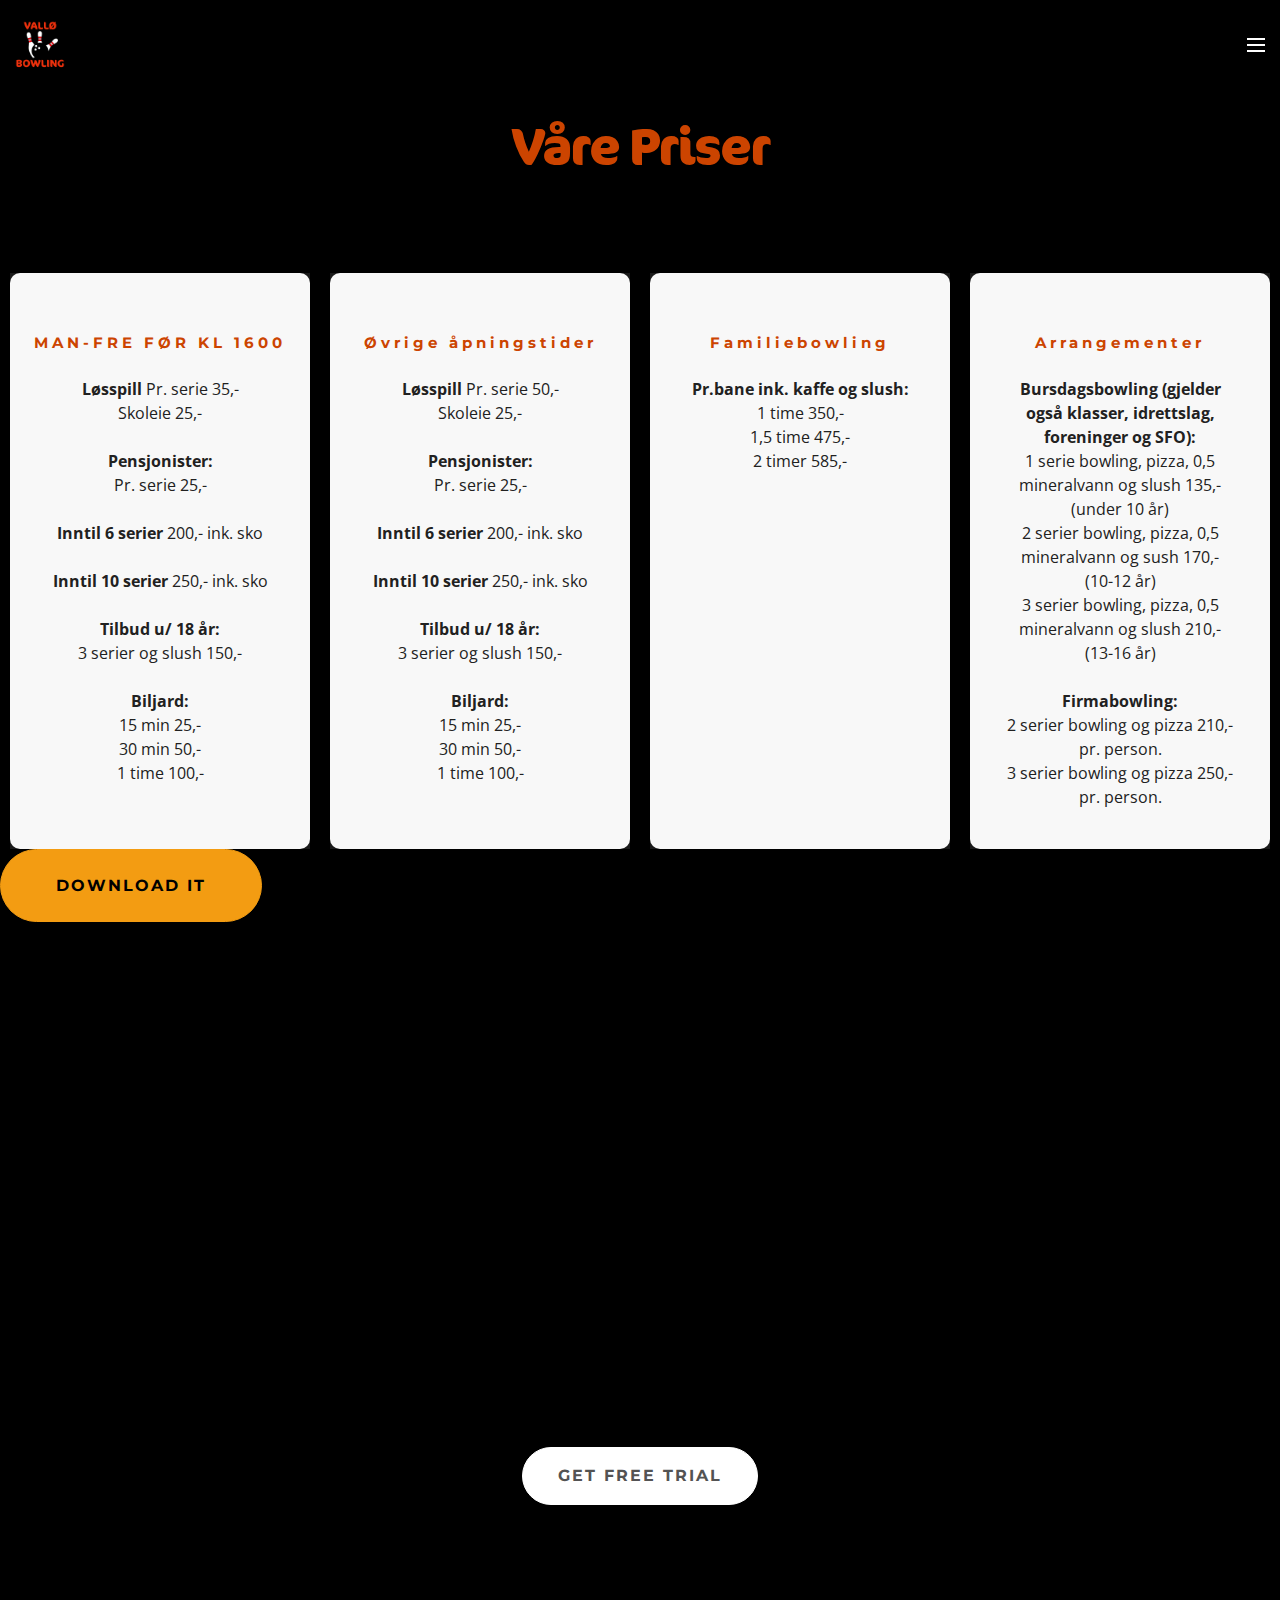
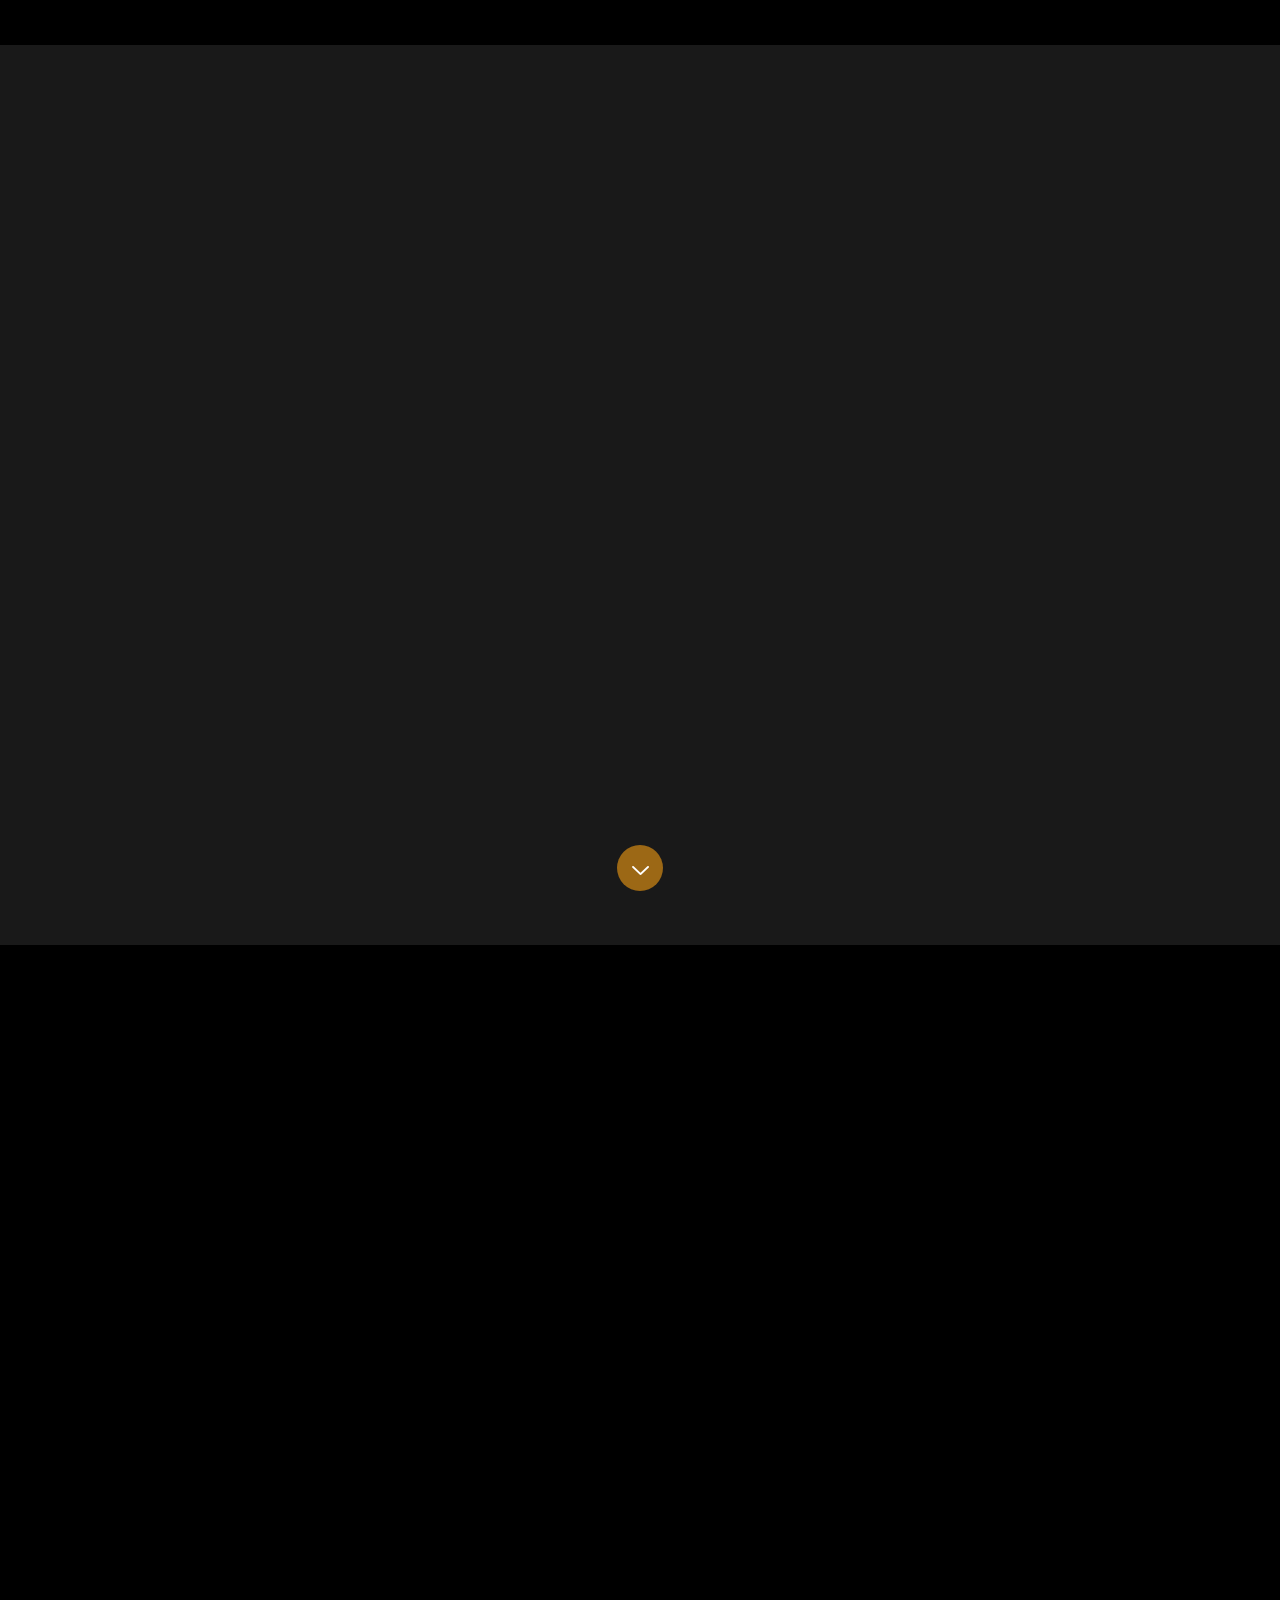
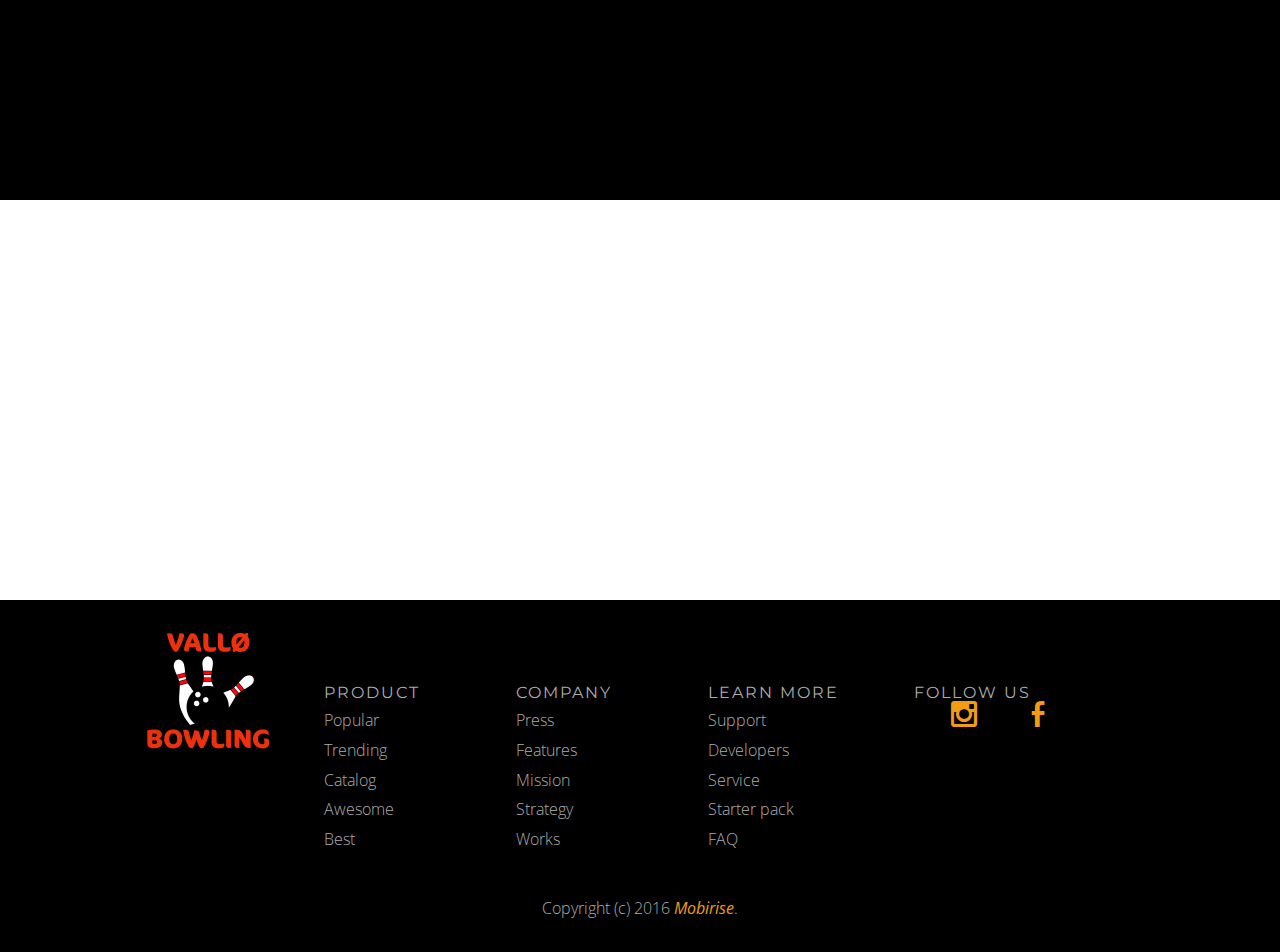
==== page1.html @ acf9dcbf "create github pages" ====
<!DOCTYPE html>
<html >
<head>
  <!-- Site made with Mobirise Website Builder v4.8.6, https://mobirise.com -->
  <meta charset="UTF-8">
  <meta http-equiv="X-UA-Compatible" content="IE=edge">
  <meta name="generator" content="Mobirise v4.8.6, mobirise.com">
  <meta name="viewport" content="width=device-width, initial-scale=1, minimum-scale=1">
  <link rel="shortcut icon" href="assets/images/favicon-128x114.png" type="image/x-icon">
  <meta name="description" content="">
  <title>Page 1</title>
  <link rel="stylesheet" href="assets/web/assets/mobirise-icons/mobirise-icons.css">
  <link rel="stylesheet" href="https://fonts.googleapis.com/css?family=Montserrat:400,700">
  <link rel="stylesheet" href="https://fonts.googleapis.com/css?family=Open+Sans:400,400i,700,700i">
  <link rel="stylesheet" href="assets/bootstrap-material-design-font/css/material.css">
  <link rel="stylesheet" href="https://fonts.googleapis.com/css?family=Arvo:400,400i,700,700i">
  <link rel="stylesheet" href="assets/et-line-font-plugin/style.css">
  <link rel="stylesheet" href="assets/tether/tether.min.css">
  <link rel="stylesheet" href="assets/bootstrap/css/bootstrap.min.css">
  <link rel="stylesheet" href="assets/soundcloud-plugin/style.css">
  <link rel="stylesheet" href="assets/colorm-icons/style.css">
  <link rel="stylesheet" href="assets/animate.css/animate.min.css">
  <link rel="stylesheet" href="assets/dropdown/css/style.css">
  <link rel="stylesheet" href="assets/socicon/css/socicon.min.css">
  <link rel="stylesheet" href="assets/theme/css/style.css">
  <link href="assets/fonts/style.css" rel="stylesheet">
  <link rel="stylesheet" href="assets/mobirise/css/mbr-additional.css" type="text/css">
  
  
  
</head>
<body>
  <section class="menu1" id="menu-0" data-rv-view="24">

    <nav class="navbar navbar-dropdown transparent navbar-fixed-top bg-color">
        <div class="container-fluid">

            <div class="mbr-table">
                <div class="mbr-table-cell">

                    <div class="navbar-brand">
                        <a href="index.html" class="navbar-logo"><img src="assets/images/vallo-logo3-square-128x128.png" alt="Mobirise"></a>
                        
                    </div>

                </div>
                <div class="mbr-table-cell">

                    <button class="navbar-toggler pull-xs-right" type="button" data-toggle="collapse" data-target="#exCollapsingNavbar">
                        <span class="hamburger-icon"></span>
                    </button>

                    <ul class="nav-dropdown collapse pull-xs-right nav navbar-nav navbar-toggleable-xl" id="exCollapsingNavbar"><li class="nav-item"><a class="nav-link link" href="index.html">FORSIDE</a></li><li class="nav-item"><a class="nav-link link" href="https://mobirise.com/">OM OSS</a></li><li class="nav-item dropdown open"><a class="nav-link link dropdown-toggle" data-toggle="dropdown-submenu" href="https://mobirise.com/" aria-expanded="true">PRISER/TILBUD</a><div class="dropdown-menu"><a class="dropdown-item" href="page1.html">Alle Priser</a><a class="dropdown-item" href="https://mobirise.com/">Burdagsbowling</a><a class="dropdown-item" href="https://mobirise.com/">Familieboling</a><a class="dropdown-item" href="https://mobirise.com/">Firmabowling</a><a class="dropdown-item" href="https://mobirise.com/">Pensjonistbowling</a><a class="dropdown-item" href="https://mobirise.com/">Biljard</a></div></li><li class="nav-item"><a class="nav-link link" href="https://mobirise.com/">JARLSBERG BOWLINGKLUBB</a></li><li class="nav-item"><a class="nav-link link" href="https://mobirise.com/"><span class="socicon socicon-instagram mbr-iconfont mbr-iconfont-btn"></span>INSTAGRAM</a></li><li class="nav-item"><a class="nav-link link" href="https://mobirise.com/"><span class="socicon socicon-facebook mbr-iconfont mbr-iconfont-btn"></span>FACEBOOK</a></li><li class="nav-item nav-btn"><a class="nav-link btn btn-white btn-white-outline" href="tel:91346911"><span class="mbri-mobile mbr-iconfont mbr-iconfont-btn"></span>913 46 911</a></li></ul>
                    <button hidden="" class="navbar-toggler navbar-close" type="button" data-toggle="collapse" data-target="#exCollapsingNavbar">
                        <span class="close-icon"></span>
                    </button>

                </div>
            </div>

        </div>
    </nav>

</section>

<div id="pricing-table1-b" custom-code="true" data-rv-view="26" class="mbr-after-navbar"><section class="mbr-section mbr-price-table" data-rv-view="56" style="background-color: rgb(0, 0, 0); padding-top: 120px; padding-bottom: 120px;">

    

      <div class="container">
          <div class="row">
              <div class="col-xs-12 text-xs-center">
                  <h1 class="mbr-section-title main-title mbr-editable-content" style="color: rgb(204, 68, 0); font-family: cocon-bold-webfont;">Våre Priser</h1>
                  <h5 class="mbr-section-subtitle mbr-editable-content"> &nbsp;</h5>
              </div>
          </div>
      </div>

    <div class="mbr-section mbr-section-nopadding">
      <div class="row">
            <div class="col-xs-12  col-md-6 col-xl-3">
                <div class="mbr-plan card text-xs-center">
                    <div class="mbr-plan-header card-block">
                      
                      <div class="card-title">
                        <h3 class="mbr-plan-title mbr-editable-content" style="color: rgb(204, 68, 0);">MAN-FRE FØR KL 1600</h3>
                      </div>
                      <div class="card-text">
                          
                      </div>
                    </div>
                    <div class="mbr-plan-body card-block">
                      <strong>Løsspill</strong> Pr. serie 35,-
<br>Skoleie 25,-
<br>
<br><strong>Pensjonister:</strong>
<br>Pr. serie 25,-
<br>
<br><strong>Inntil 6 serier</strong> 200,- ink. sko
<br>
<br><strong>Inntil 10 serier </strong>250,- ink. sko
<br>
<br><strong>Tilbud u/ 18 år:</strong>
<br>3 serier og slush 150,-
<br>
<br><strong>Biljard:</strong>
<br>15 min 25,-
<br>30 min 50,-
<br>1 time 100,-<br>&nbsp;
                      
                    </div>
                </div>
            </div>
            <div class="col-xs-12  col-md-6 col-xl-3">
                <div class="mbr-plan card text-xs-center">
                    <div class="mbr-plan-header card-block">
                      
                      <div class="card-title">
                        <h3 class="mbr-plan-title mbr-editable-content" style="color: rgb(204, 68, 0);">Øvrige åpningstider</h3>
                      </div>
                      <div class="card-text">
                          
                      </div>
                    </div>
                    <div class="mbr-plan-body card-block">
                      <strong>Løsspill</strong> Pr. serie 50,- 
<br>Skoleie 25,- 
<br>
<br><strong>Pensjonister:</strong> 
<br>Pr. serie 25,- 
<br>
<br><strong>Inntil 6 serier</strong> 200,- ink. sko 
<br>
<br><strong>Inntil 10 serier</strong> 250,- ink. sko 
<br>
<br><strong>Tilbud u/ 18 år: 
</strong><br>3 serier og slush 150,- 
<br>
<br><strong>Biljard:</strong> 
<br>15 min 25,- 
<br>30 min 50,- 
<br>1 time 100,-<br>&nbsp;
                      
                    </div>
                </div>
            </div>
            <div class="col-xs-12  col-md-6 col-xl-3">
                <div class="mbr-plan card text-xs-center">
                    <div class="mbr-plan-header card-block">
                      
                      <div class="card-title">
                        <h3 class="mbr-plan-title mbr-editable-content" style="color: rgb(204, 68, 0);">Familiebowling</h3>
                      </div>
                      <div class="card-text">
                          
                      </div>
                    </div>
                    <div class="mbr-plan-body card-block">
                      <strong>Pr.bane ink. kaffe og slush:</strong> 
<br>1 time 350,- 
<br>1,5 time 475,- 
<br>2 timer 585,-<br>&nbsp;<br>&nbsp;<br>&nbsp;<br>&nbsp;<br>&nbsp;<br>&nbsp;<br>&nbsp;<br>&nbsp;<br>&nbsp;<br>&nbsp;<br>&nbsp;<br>&nbsp;<br>&nbsp;<br>&nbsp;
                      
                    </div>
                </div>
            </div>
            <div class="col-xs-12  col-md-6 col-xl-3">
                <div class="mbr-plan card text-xs-center">
                    <div class="mbr-plan-header card-block">
                      
                      <div class="card-title">
                        <h3 class="mbr-plan-title mbr-editable-content" style="color: rgb(204, 68, 0);">Arrangementer</h3>
                      </div>
                      <div class="card-text">
                          
                      </div>
                    </div>
                    <div class="mbr-plan-body card-block">
                      <strong>Bursdagsbowling (gjelder også klasser, idrettslag, foreninger og SFO):</strong> 
<br>1 serie bowling, pizza, 0,5 mineralvann og slush 135,- 
<br>(under 10 år) 
<br>2 serier bowling, pizza, 0,5 mineralvann og sush 170,- 
<br>(10-12 år) 
<br>3 serier bowling, pizza, 0,5 mineralvann og slush 210,- 
<br>(13-16 år)
<br>
<br><strong>Firmabowling:</strong> 
<br>2 serier bowling og pizza 210,- pr. person. 
<br>3 serier bowling og pizza 250,- pr. person.
                      
                    </div>
                </div>
            </div>
                    </div>
                </div>
           <div class="mbr-section-btn" style="text-align: left;"><a class="btn btn-primary btn-lg mbr-editable-button" href="https://mobirise.com">download it</a></div>

</section></div>

<section class="mbr-section mbr-section-hero features4" id="features4-f" data-rv-view="27" style="background-color: rgb(0, 0, 0); padding-top: 0px; padding-bottom: 0px;">

    

    <div class="mbr-table-cell">

        <div class="container-fluid">
            <div class="row">
                <div class="col-xs-12 col-lg-8 col-lg-offset-2 text-xs-center">

                    

                </div>
            </div>

            <div class="mbr-cards-row row">
                <div class="mbr-cards-col col-xs-12 col-lg-4">
                    <div class="container">
                        <div class="card cart-block">
                            
                            
                            <div class="card-block text-xs-center">
                                
                                
                            </div>
                        </div>
                    </div>
                </div>
                <div class="mbr-cards-col col-xs-12 col-lg-4">
                    <div class="container">
                        <div class="card cart-block">
                            
                            
                            <div class="card-block text-xs-center">
                                
                                
                            </div>
                        </div>
                  </div>
                </div>
                <div class="mbr-cards-col col-xs-12 col-lg-4">
                    <div class="container">
                        <div class="card cart-block">
                            
                            
                            <div class="card-block text-xs-center">
                                
                                
                            </div>
                        </div>
                    </div>
                </div>
                
                
                
            </div>

            <div class="mbr-section-btn text-xs-center"><a href="https://mobirise.com" class="btn btn-lg btn-primary">learn more</a></div>

        </div>
    </div>

</section>

<section class="mbr-section animated-bg1 tab-content" id="animated-bg1-g" data-rv-view="30" style="background-color: rgb(0, 0, 0); padding-top: 150px; padding-bottom: 100px;">

    
    <div class="bgText">
        <div class="wrapper-absolute">
            <p class="bgTextP" style="color: rgb(185, 142, 177); font-size: 50px; font-family: Montserrat;"></p>   
        </div>     
    </div>
            <div class="container-fluid">
                <div class="row">
                    <div id="title">
                        <div class="span-title">
                            
                            
                        </div>
                        <div class="mbr-section-text lead text-center">
                            
                         </div>

                        <div class="mbr-section-btn text-center"><a class="btn btn-white" href="https://mobirise.com">GET FREE TRIAL</a></div>

                    </div>
                </div> 
            </div> 
</section>

<div id="header3-e" custom-code="true" data-rv-view="33"><section class="mbr-section mbr-section-hero mbr-section-full header3 mbr-section-with-arrow" data-bg-video="https://www.youtube.com/watch?v=HnPYeBJ9JCc" data-rv-view="91">

    <div class="mbr-overlay" style="opacity: 0.9; background-color: rgb(0, 0, 0);"></div>

    <div class="mbr-table-cell">

        <div class="container-fluid">
            <div class="row">
                <div class="col-xs-12 col-lg-10 col-lg-offset-1 text-xs-left">


                    

                    

                    <div class="mbr-section-btn" style="text-align: left;"><a class="btn btn-primary btn-lg mbr-editable-button" href="https://mobirise.com">download it</a></div>
                </div>
            </div>
        </div>
    </div>

    <div class="mbr-arrow mbr-arrow-floating" aria-hidden="true">
        <a href="#form1-c">
            <img alt="" src="assets/images/arrowdown.png">
        </a>
    </div>

</section></div>

<div id="form1-c" custom-code="true" data-rv-view="34"><section class="mbr-section form1" data-rv-view="79" style="background-color: rgb(0, 0, 0); padding-top: 120px; padding-bottom: 120px;">
    

    <div class="container-fluid">
        <div class="row">
            <div class="col-xs-12 col-lg-8 col-lg-offset-2 text-xs-center">

                <p class="mbr-section-subtitle lead mbr-editable-content">Shape your future web project with sharp design and refine coded functions.</p>

                <h1 class="mbr-section-title display-4 mbr-editable-content">CONTACT FORM</h1>
                <p class="mbr-section-text lead mbr-editable-content">Lorem ipsum dolor sit amet, consectetur adipisicing elit. Voluptatem nobis, ea amet non commodi voluptate. Aspernatur libero cumque in unde et culpa corrupti asperiores praesentium voluptatum iure dolores illo nihil saepe distinctio eaque explicabo quis ipsam sed consectetur, accusantium ex qui. Voluptas nam consectetur, dolorem sed quo qui iusto dolor!</p>
                
                <div class="col-xs-12" data-form-type="formoid">


                    <div data-form-alert="true">
                        <div hidden="" data-form-alert-success="true" class="alert alert-form alert-success text-xs-center">Thanks for filling out form!</div>
                    </div>


                    <form action="https://mobirise.com/" method="post" data-form-title="CONTACT FORM">

                        <input type="hidden" value="s3e5yiPhlfP13TBQokkuQunkJi/Xte/4a7IiPP7d/GKw6zhwLnA5kr6oLiymLfr9/+t8wmsUSaA9Fyy/uElrG8KMFhnrY68ZhsXccrd9JHAhE/IXONobGKBtw41kUytD" data-form-email="true">

                        <div class="row row-sm-offset">

                            <div class="col-xs-12 col-md-4">
                                <div class="form-group">
                                    <label class="form-control-label" for="form1-c-name">Name<span class="form-asterisk">*</span></label>
                                    <div class="form-icon"><img src="assets/images/icon-name.png"></div>
                                    <input type="text" class="form-control" name="name" required="" data-form-field="Name" placeholder="Name*" id="form1-c-name">
                                </div>
                            </div>

                            <div class="col-xs-12 col-md-4">
                                <div class="form-group">
                                    <label class="form-control-label" for="form1-c-email">Email<span class="form-asterisk">*</span></label>
                                    <div class="form-icon"><img src="assets/images/icon-email.png"></div>
                                    <input type="email" class="form-control" name="email" required="" data-form-field="Email" placeholder="Email*" id="form1-c-email">
                                </div>
                            </div>

                            <div class="col-xs-12 col-md-4">
                                <div class="form-group">
                                    <label class="form-control-label" for="form1-c-phone">Phone<span class="form-asterisk">*</span></label>
                                    <div class="form-icon"><img src="assets/images/icon-phone.png"></div>
                                    <input type="tel" class="form-control" name="phone" required="" data-form-field="Phone" placeholder="Phone" id="form1-c-phone">
                                </div>
                            </div>

                        </div>

                        <div class="form-group">
                            <label class="form-control-label" for="form1-c-message">Message</label>
                            <textarea class="form-control" name="message" rows="7" data-form-field="Message" placeholder="Message" id="form1-c-message"></textarea>
                        </div>

                        <div><button type="submit" class="btn btn-primary mbr-editable-button">CONTACT US</button></div>

                    </form>
                </div>

            </div>
        </div>
    </div>

</section></div>

<section class="mbr-section mbr-section-nopadding" id="map1-d" data-rv-view="35">
    <div class="mbr-map"><iframe frameborder="0" style="border:0" src="https://www.google.com/maps/embed/v1/place?key=AIzaSyA0Dx_boXQiwvdz8sJHoYeZNVTdoWONYkU&amp;q=place_id:ChIJyQbCKhS0RkYR_mjMyUk2--4" allowfullscreen=""></iframe></div>
</section>

<footer class="mbr-small-footer mbr-section mbr-section-nopadding footer1" id="footer1-a" data-rv-view="37" style="background-color: rgb(0, 0, 0); padding-top: 1.75rem; padding-bottom: 1.75rem;">
    
    <div class="container-fluid">
    	<div class="row">
    		<div class="col-xs-12 col-lg-10 col-lg-offset-1">
    			<div class="col-xs-12 col-lg-2 text-xs-center">
    				<div><a href="https://mobirise.com"><img src="assets/images/vallo-logo3-square-128x128.png" alt="Mobirise"></a></div>
    			</div>
    			<div class="footer-list col-xs-12 col-lg-7">
    				<div class="col-xs-12 col-md-4 text-xs-center text-md-left">
                        <p class="mbr-section-subtitle display-3">product</p>
                        <p class="mbr-section-text lead">Popular</p>
                        <p class="mbr-section-text lead">Trending</p>
                        <p class="mbr-section-text lead">Catalog</p>
                        <p class="mbr-section-text lead">Awesome</p>
                        <p class="mbr-section-text lead">Best</p>
                    </div>
                    <div class="col-xs-12 col-md-4 text-xs-center text-md-left">
                        <p class="mbr-section-subtitle display-3">company</p>
                        <p class="mbr-section-text lead">Press</p>
                        <p class="mbr-section-text lead">Features</p>
                        <p class="mbr-section-text lead">Mission</p>
                        <p class="mbr-section-text lead">Strategy</p>
                        <p class="mbr-section-text lead">Works</p>
                    </div>
                    <div class="col-xs-12 col-md-4 text-xs-center text-md-left">
                        <p class="mbr-section-subtitle display-3">Learn more</p>
                        <p class="mbr-section-text lead">Support</p>
                        <p class="mbr-section-text lead">Developers</p>
                        <p class="mbr-section-text lead">Service</p>
                        <p class="mbr-section-text lead">Starter pack</p>
                        <p class="mbr-section-text lead">FAQ</p>
                    </div>
    			</div>
    			<div class="col-xs-12 col-lg-3 text-xs-center text-lg-left">
    				<p class="mbr-section-subtitle display-3">follow us</p>
    				<div class="mbr-section-btn"><a class="btn btn-icon" href="https://mobirise.com"></a><a class="btn btn-icon" href="https://mobirise.com"></a><a class="btn btn-icon" href="https://mobirise.com"><span class="socicon socicon-instagram mbr-iconfont mbr-iconfont-btn"></span></a><a class="btn btn-icon" href="https://mobirise.com"></a><a class="btn btn-icon" href="https://mobirise.com"><span class="socicon socicon-facebook mbr-iconfont mbr-iconfont-btn"></span></a></div>
    			</div>
    		</div>
    	</div>
    </div>
    <div class="container margin-top-40">
        <p class="text-xs-center mbr-section-text lead">Copyright (c) 2016 <a href="https://mobirise.com">Mobirise</a>.</p>
    </div>
</footer>


  <script src="assets/web/assets/jquery/jquery.min.js"></script>
  <script src="assets/tether/tether.min.js"></script>
  <script src="assets/bootstrap/js/bootstrap.min.js"></script>
  <script src="assets/viewport-checker/jquery.viewportchecker.js"></script>
  <script src="assets/jquery-mb-ytplayer/jquery.mb.ytplayer.min.js"></script>
  <script src="assets/smooth-scroll/smooth-scroll.js"></script>
  <script src="assets/dropdown/js/script.min.js"></script>
  <script src="assets/touch-swipe/jquery.touch-swipe.min.js"></script>
  <script src="assets/theme/js/script.js"></script>
  
  
  <input name="animation" type="hidden">
  </body>
</html>
---- assets/web/assets/mobirise-icons/mobirise-icons.css ----
@font-face {
  font-family: 'MobiriseIcons';
  src:  url('mobirise-icons.eot?spat4u');
  src:  url('mobirise-icons.eot?spat4u#iefix') format('embedded-opentype'),
    url('mobirise-icons.ttf?spat4u') format('truetype'),
    url('mobirise-icons.woff?spat4u') format('woff'),
    url('mobirise-icons.svg?spat4u#MobiriseIcons') format('svg');
  font-weight: normal;
  font-style: normal;
}

[class^="mbri-"], [class*=" mbri-"] {
  /* use !important to prevent issues with browser extensions that change fonts */
  font-family: MobiriseIcons !important;
  speak: none;
  font-style: normal;
  font-weight: normal;
  font-variant: normal;
  text-transform: none;
  line-height: 1;

  /* Better Font Rendering =========== */
  -webkit-font-smoothing: antialiased;
  -moz-osx-font-smoothing: grayscale;
}

.mbri-add-submenu:before {
  content: "\e900";
}
.mbri-alert:before {
  content: "\e901";
}
.mbri-align-center:before {
  content: "\e902";
}
.mbri-align-justify:before {
  content: "\e903";
}
.mbri-align-left:before {
  content: "\e904";
}
.mbri-align-right:before {
  content: "\e905";
}
.mbri-android:before {
  content: "\e906";
}
.mbri-apple:before {
  content: "\e907";
}
.mbri-arrow-down:before {
  content: "\e908";
}
.mbri-arrow-next:before {
  content: "\e909";
}
.mbri-arrow-prev:before {
  content: "\e90a";
}
.mbri-arrow-up:before {
  content: "\e90b";
}
.mbri-bold:before {
  content: "\e90c";
}
.mbri-bookmark:before {
  content: "\e90d";
}
.mbri-bootstrap:before {
  content: "\e90e";
}
.mbri-briefcase:before {
  content: "\e90f";
}
.mbri-browse:before {
  content: "\e910";
}
.mbri-bulleted-list:before {
  content: "\e911";
}
.mbri-calendar:before {
  content: "\e912";
}
.mbri-camera:before {
  content: "\e913";
}
.mbri-cart-add:before {
  content: "\e914";
}
.mbri-cart-full:before {
  content: "\e915";
}
.mbri-cash:before {
  content: "\e916";
}
.mbri-change-style:before {
  content: "\e917";
}
.mbri-chat:before {
  content: "\e918";
}
.mbri-clock:before {
  content: "\e919";
}
.mbri-close:before {
  content: "\e91a";
}
.mbri-cloud:before {
  content: "\e91b";
}
.mbri-code:before {
  content: "\e91c";
}
.mbri-contact-form:before {
  content: "\e91d";
}
.mbri-credit-card:before {
  content: "\e91e";
}
.mbri-cursor-click:before {
  content: "\e91f";
}
.mbri-cust-feedback:before {
  content: "\e920";
}
.mbri-database:before {
  content: "\e921";
}
.mbri-delivery:before {
  content: "\e922";
}
.mbri-desktop:before {
  content: "\e923";
}
.mbri-devices:before {
  content: "\e924";
}
.mbri-down:before {
  content: "\e925";
}
.mbri-download:before {
  content: "\e989";
}
.mbri-drag-n-drop:before {
  content: "\e927";
}
.mbri-drag-n-drop2:before {
  content: "\e928";
}
.mbri-edit:before {
  content: "\e929";
}
.mbri-edit2:before {
  content: "\e92a";
}
.mbri-error:before {
  content: "\e92b";
}
.mbri-extension:before {
  content: "\e92c";
}
.mbri-features:before {
  content: "\e92d";
}
.mbri-file:before {
  content: "\e92e";
}
.mbri-flag:before {
  content: "\e92f";
}
.mbri-folder:before {
  content: "\e930";
}
.mbri-gift:before {
  content: "\e931";
}
.mbri-github:before {
  content: "\e932";
}
.mbri-globe:before {
  content: "\e933";
}
.mbri-globe-2:before {
  content: "\e934";
}
.mbri-growing-chart:before {
  content: "\e935";
}
.mbri-hearth:before {
  content: "\e936";
}
.mbri-help:before {
  content: "\e937";
}
.mbri-home:before {
  content: "\e938";
}
.mbri-hot-cup:before {
  content: "\e939";
}
.mbri-idea:before {
  content: "\e93a";
}
.mbri-image-gallery:before {
  content: "\e93b";
}
.mbri-image-slider:before {
  content: "\e93c";
}
.mbri-info:before {
  content: "\e93d";
}
.mbri-italic:before {
  content: "\e93e";
}
.mbri-key:before {
  content: "\e93f";
}
.mbri-laptop:before {
  content: "\e940";
}
.mbri-layers:before {
  content: "\e941";
}
.mbri-left-right:before {
  content: "\e942";
}
.mbri-left:before {
  content: "\e943";
}
.mbri-letter:before {
  content: "\e944";
}
.mbri-like:before {
  content: "\e945";
}
.mbri-link:before {
  content: "\e946";
}
.mbri-lock:before {
  content: "\e947";
}
.mbri-login:before {
  content: "\e948";
}
.mbri-logout:before {
  content: "\e949";
}
.mbri-magic-stick:before {
  content: "\e94a";
}
.mbri-map-pin:before {
  content: "\e94b";
}
.mbri-menu:before {
  content: "\e94c";
}
.mbri-mobile:before {
  content: "\e94d";
}
.mbri-mobile2:before {
  content: "\e94e";
}
.mbri-mobirise:before {
  content: "\e94f";
}
.mbri-more-horizontal:before {
  content: "\e950";
}
.mbri-more-vertical:before {
  content: "\e951";
}
.mbri-music:before {
  content: "\e952";
}
.mbri-new-file:before {
  content: "\e953";
}
.mbri-numbered-list:before {
  content: "\e954";
}
.mbri-opened-folder:before {
  content: "\e955";
}
.mbri-pages:before {
  content: "\e956";
}
.mbri-paper-plane:before {
  content: "\e957";
}
.mbri-paperclip:before {
  content: "\e958";
}
.mbri-photo:before {
  content: "\e959";
}
.mbri-photos:before {
  content: "\e95a";
}
.mbri-pin:before {
  content: "\e95b";
}
.mbri-play:before {
  content: "\e95c";
}
.mbri-plus:before {
  content: "\e95d";
}
.mbri-preview:before {
  content: "\e95e";
}
.mbri-print:before {
  content: "\e95f";
}
.mbri-protect:before {
  content: "\e960";
}
.mbri-question:before {
  content: "\e961";
}
.mbri-quote-left:before {
  content: "\e962";
}
.mbri-quote-right:before {
  content: "\e963";
}
.mbri-refresh:before {
  content: "\e964";
}
.mbri-responsive:before {
  content: "\e965";
}
.mbri-right:before {
  content: "\e966";
}
.mbri-rocket:before {
  content: "\e967";
}
.mbri-sad-face:before {
  content: "\e968";
}
.mbri-sale:before {
  content: "\e969";
}
.mbri-save:before {
  content: "\e96a";
}
.mbri-search:before {
  content: "\e96b";
}
.mbri-setting:before {
  content: "\e96c";
}
.mbri-setting2:before {
  content: "\e96d";
}
.mbri-setting3:before {
  content: "\e96e";
}
.mbri-share:before {
  content: "\e96f";
}
.mbri-shopping-bag:before {
  content: "\e970";
}
.mbri-shopping-basket:before {
  content: "\e971";
}
.mbri-shopping-cart:before {
  content: "\e972";
}
.mbri-sites:before {
  content: "\e973";
}
.mbri-smile-face:before {
  content: "\e974";
}
.mbri-speed:before {
  content: "\e975";
}
.mbri-star:before {
  content: "\e976";
}
.mbri-success:before {
  content: "\e977";
}
.mbri-sun:before {
  content: "\e978";
}
.mbri-sun2:before {
  content: "\e979";
}
.mbri-tablet:before {
  content: "\e97a";
}
.mbri-tablet-vertical:before {
  content: "\e97b";
}
.mbri-target:before {
  content: "\e97c";
}
.mbri-timer:before {
  content: "\e97d";
}
.mbri-to-ftp:before {
  content: "\e97e";
}
.mbri-to-local-drive:before {
  content: "\e97f";
}
.mbri-touch-swipe:before {
  content: "\e980";
}
.mbri-touch:before {
  content: "\e981";
}
.mbri-trash:before {
  content: "\e982";
}
.mbri-underline:before {
  content: "\e983";
}
.mbri-unlink:before {
  content: "\e984";
}
.mbri-unlock:before {
  content: "\e985";
}
.mbri-up-down:before {
  content: "\e986";
}
.mbri-up:before {
  content: "\e987";
}
.mbri-update:before {
  content: "\e988";
}
.mbri-upload:before {
 content: "\e926"; 
}
.mbri-user:before {
  content: "\e98a";
}
.mbri-user2:before {
  content: "\e98b";
}
.mbri-users:before {
  content: "\e98c";
}
.mbri-video:before {
  content: "\e98d";
}
.mbri-video-play:before {
  content: "\e98e";
}
.mbri-watch:before {
  content: "\e98f";
}
.mbri-website-theme:before {
  content: "\e990";
}
.mbri-wifi:before {
  content: "\e991";
}
.mbri-windows:before {
  content: "\e992";
}
.mbri-zoom-out:before {
  content: "\e993";
}
.mbri-redo:before {
  content: "\e994";
}
.mbri-undo:before {
  content: "\e995";
}
---- assets/bootstrap-material-design-font/css/material.css ----
@font-face {
  font-family: 'Material-Design-Icons';
  src: url('../fonts/Material-Design-Icons.eot?3ocs8m');
  src: url('../fonts/Material-Design-Icons.eot?#iefix3ocs8m') format('embedded-opentype'), url('../fonts/Material-Design-Icons.woff?3ocs8m') format('woff'), url('../fonts/Material-Design-Icons.ttf?3ocs8m') format('truetype'), url('../fonts/Material-Design-Icons.svg?3ocs8m#Material-Design-Icons') format('svg');
  font-weight: normal;
  font-style: normal;
}
[class^="mdi-"],
[class*="mdi-"] {
  speak: none;
  display: inline-block;
  font-style: normal;
  font-variant:normal;
  font-weight:normal;
  /*font-size:24px;*/
  line-height:1;
  font-family:'Material-Design-Icons' !important;
  text-rendering: auto;
  
  -webkit-font-smoothing: antialiased;
  -moz-osx-font-smoothing: grayscale;
  -webkit-transform: translate(0, 0);
      -ms-transform: translate(0, 0);
          transform: translate(0, 0);
}
[class^="mdi-"]:before,
[class*="mdi-"]:before {
  display: inline-block;
  speak: none;
  text-decoration: inherit;
}
[class^="mdi-"].pull-left,
[class*="mdi-"].pull-left {
  margin-right: .3em;
}
[class^="mdi-"].pull-right,
[class*="mdi-"].pull-right {
  margin-left: .3em;
}
[class^="mdi-"].mdi-lg:before,
[class*="mdi-"].mdi-lg:before,
[class^="mdi-"].mdi-lg:after,
[class*="mdi-"].mdi-lg:after {
  font-size: 1.33333333em;
  line-height: 0.75em;
  vertical-align: -15%;
}
[class^="mdi-"].mdi-2x:before,
[class*="mdi-"].mdi-2x:before,
[class^="mdi-"].mdi-2x:after,
[class*="mdi-"].mdi-2x:after {
  font-size: 2em;
}
[class^="mdi-"].mdi-3x:before,
[class*="mdi-"].mdi-3x:before,
[class^="mdi-"].mdi-3x:after,
[class*="mdi-"].mdi-3x:after {
  font-size: 3em;
}
[class^="mdi-"].mdi-4x:before,
[class*="mdi-"].mdi-4x:before,
[class^="mdi-"].mdi-4x:after,
[class*="mdi-"].mdi-4x:after {
  font-size: 4em;
}
[class^="mdi-"].mdi-5x:before,
[class*="mdi-"].mdi-5x:before,
[class^="mdi-"].mdi-5x:after,
[class*="mdi-"].mdi-5x:after {
  font-size: 5em;
}
[class^="mdi-device-signal-cellular-"]:after,
[class^="mdi-device-battery-"]:after,
[class^="mdi-device-battery-charging-"]:after,
[class^="mdi-device-signal-cellular-connected-no-internet-"]:after,
[class^="mdi-device-signal-wifi-"]:after,
[class^="mdi-device-signal-wifi-statusbar-not-connected"]:after,
.mdi-device-network-wifi:after {
  opacity: .3;
  position: absolute;
  left: 0;
  top: 0;
  z-index: 1;
  display: inline-block;
  speak: none;
  text-decoration: inherit;
}
[class^="mdi-device-signal-cellular-"]:after {
  content: "\e758";
}
[class^="mdi-device-battery-"]:after {
  content: "\e735";
}
[class^="mdi-device-battery-charging-"]:after {
  content: "\e733";
}
[class^="mdi-device-signal-cellular-connected-no-internet-"]:after {
  content: "\e75d";
}
[class^="mdi-device-signal-wifi-"]:after,
.mdi-device-network-wifi:after {
  content: "\e765";
}
[class^="mdi-device-signal-wifi-statusbasr-not-connected"]:after {
  content: "\e8f7";
}
.mdi-device-signal-cellular-off:after,
.mdi-device-signal-cellular-null:after,
.mdi-device-signal-cellular-no-sim:after,
.mdi-device-signal-wifi-off:after,
.mdi-device-signal-wifi-4-bar:after,
.mdi-device-signal-cellular-4-bar:after,
.mdi-device-battery-alert:after,
.mdi-device-signal-cellular-connected-no-internet-4-bar:after,
.mdi-device-battery-std:after,
.mdi-device-battery-full .mdi-device-battery-unknown:after {
  content: "";
}
.mdi-fw {
  width: 1.28571429em;
  text-align: center;
}
.mdi-ul {
  padding-left: 0;
  margin-left: 2.14285714em;
  list-style-type: none;
}
.mdi-ul > li {
  position: relative;
}
.mdi-li {
  position: absolute;
  left: -2.14285714em;
  width: 2.14285714em;
  top: 0.14285714em;
  text-align: center;
}
.mdi-li.mdi-lg {
  left: -1.85714286em;
}
.mdi-border {
  padding: .2em .25em .15em;
  border: solid 0.08em #eeeeee;
  border-radius: .1em;
}
.mdi-spin {
  -webkit-animation: mdi-spin 2s infinite linear;
  animation: mdi-spin 2s infinite linear;
  -webkit-transform-origin: 50% 50%;
  -ms-transform-origin: 50% 50%;
      transform-origin: 50% 50%;
}
.mdi-pulse {
  -webkit-animation: mdi-spin 1s steps(8) infinite;
  animation: mdi-spin 1s steps(8) infinite;
  -webkit-transform-origin: 50% 50%;
  -ms-transform-origin: 50% 50%;
      transform-origin: 50% 50%;
}
@-webkit-keyframes mdi-spin {
  0% {
    -webkit-transform: rotate(0deg);
    transform: rotate(0deg);
  }
  100% {
    -webkit-transform: rotate(359deg);
    transform: rotate(359deg);
  }
}
@keyframes mdi-spin {
  0% {
    -webkit-transform: rotate(0deg);
    transform: rotate(0deg);
  }
  100% {
    -webkit-transform: rotate(359deg);
    transform: rotate(359deg);
  }
}
.mdi-rotate-90 {
  filter: progid:DXImageTransform.Microsoft.BasicImage(rotation=1);
  -webkit-transform: rotate(90deg);
  -ms-transform: rotate(90deg);
  transform: rotate(90deg);
}
.mdi-rotate-180 {
  filter: progid:DXImageTransform.Microsoft.BasicImage(rotation=2);
  -webkit-transform: rotate(180deg);
  -ms-transform: rotate(180deg);
  transform: rotate(180deg);
}
.mdi-rotate-270 {
  filter: progid:DXImageTransform.Microsoft.BasicImage(rotation=3);
  -webkit-transform: rotate(270deg);
  -ms-transform: rotate(270deg);
  transform: rotate(270deg);
}
.mdi-flip-horizontal {
  filter: progid:DXImageTransform.Microsoft.BasicImage(rotation=0, mirror=1);
  -webkit-transform: scale(-1, 1);
  -ms-transform: scale(-1, 1);
  transform: scale(-1, 1);
}
.mdi-flip-vertical {
  filter: progid:DXImageTransform.Microsoft.BasicImage(rotation=2, mirror=1);
  -webkit-transform: scale(1, -1);
  -ms-transform: scale(1, -1);
  transform: scale(1, -1);
}
:root .mdi-rotate-90,
:root .mdi-rotate-180,
:root .mdi-rotate-270,
:root .mdi-flip-horizontal,
:root .mdi-flip-vertical {
  -webkit-filter: none;
          filter: none;
}
.mdi-stack {
  position: relative;
  display: inline-block;
  width: 2em;
  height: 2em;
  line-height: 2em;
  vertical-align: middle;
}
.mdi-stack-1x,
.mdi-stack-2x {
  position: absolute;
  left: 0;
  width: 100%;
  text-align: center;
}
.mdi-stack-1x {
  line-height: inherit;
}
.mdi-stack-2x {
  font-size: 2em;
}
.mdi-inverse {
  color: #ffffff;
}
/* Start Icons */
.mdi-action-3d-rotation:before {
  content: "\e600";
}
.mdi-action-accessibility:before {
  content: "\e601";
}
.mdi-action-account-balance-wallet:before {
  content: "\e602";
}
.mdi-action-account-balance:before {
  content: "\e603";
}
.mdi-action-account-box:before {
  content: "\e604";
}
.mdi-action-account-child:before {
  content: "\e605";
}
.mdi-action-account-circle:before {
  content: "\e606";
}
.mdi-action-add-shopping-cart:before {
  content: "\e607";
}
.mdi-action-alarm-add:before {
  content: "\e608";
}
.mdi-action-alarm-off:before {
  content: "\e609";
}
.mdi-action-alarm-on:before {
  content: "\e60a";
}
.mdi-action-alarm:before {
  content: "\e60b";
}
.mdi-action-android:before {
  content: "\e60c";
}
.mdi-action-announcement:before {
  content: "\e60d";
}
.mdi-action-aspect-ratio:before {
  content: "\e60e";
}
.mdi-action-assessment:before {
  content: "\e60f";
}
.mdi-action-assignment-ind:before {
  content: "\e610";
}
.mdi-action-assignment-late:before {
  content: "\e611";
}
.mdi-action-assignment-return:before {
  content: "\e612";
}
.mdi-action-assignment-returned:before {
  content: "\e613";
}
.mdi-action-assignment-turned-in:before {
  content: "\e614";
}
.mdi-action-assignment:before {
  content: "\e615";
}
.mdi-action-autorenew:before {
  content: "\e616";
}
.mdi-action-backup:before {
  content: "\e617";
}
.mdi-action-book:before {
  content: "\e618";
}
.mdi-action-bookmark-outline:before {
  content: "\e619";
}
.mdi-action-bookmark:before {
  content: "\e61a";
}
.mdi-action-bug-report:before {
  content: "\e61b";
}
.mdi-action-cached:before {
  content: "\e61c";
}
.mdi-action-check-circle:before {
  content: "\e61d";
}
.mdi-action-class:before {
  content: "\e61e";
}
.mdi-action-credit-card:before {
  content: "\e61f";
}
.mdi-action-dashboard:before {
  content: "\e620";
}
.mdi-action-delete:before {
  content: "\e621";
}
.mdi-action-description:before {
  content: "\e622";
}
.mdi-action-dns:before {
  content: "\e623";
}
.mdi-action-done-all:before {
  content: "\e624";
}
.mdi-action-done:before {
  content: "\e625";
}
.mdi-action-event:before {
  content: "\e626";
}
.mdi-action-exit-to-app:before {
  content: "\e627";
}
.mdi-action-explore:before {
  content: "\e628";
}
.mdi-action-extension:before {
  content: "\e629";
}
.mdi-action-face-unlock:before {
  content: "\e62a";
}
.mdi-action-favorite-outline:before {
  content: "\e62b";
}
.mdi-action-favorite:before {
  content: "\e62c";
}
.mdi-action-find-in-page:before {
  content: "\e62d";
}
.mdi-action-find-replace:before {
  content: "\e62e";
}
.mdi-action-flip-to-back:before {
  content: "\e62f";
}
.mdi-action-flip-to-front:before {
  content: "\e630";
}
.mdi-action-get-app:before {
  content: "\e631";
}
.mdi-action-grade:before {
  content: "\e632";
}
.mdi-action-group-work:before {
  content: "\e633";
}
.mdi-action-help:before {
  content: "\e634";
}
.mdi-action-highlight-remove:before {
  content: "\e635";
}
.mdi-action-history:before {
  content: "\e636";
}
.mdi-action-home:before {
  content: "\e637";
}
.mdi-action-https:before {
  content: "\e638";
}
.mdi-action-info-outline:before {
  content: "\e639";
}
.mdi-action-info:before {
  content: "\e63a";
}
.mdi-action-input:before {
  content: "\e63b";
}
.mdi-action-invert-colors:before {
  content: "\e63c";
}
.mdi-action-label-outline:before {
  content: "\e63d";
}
.mdi-action-label:before {
  content: "\e63e";
}
.mdi-action-language:before {
  content: "\e63f";
}
.mdi-action-launch:before {
  content: "\e640";
}
.mdi-action-list:before {
  content: "\e641";
}
.mdi-action-lock-open:before {
  content: "\e642";
}
.mdi-action-lock-outline:before {
  content: "\e643";
}
.mdi-action-lock:before {
  content: "\e644";
}
.mdi-action-loyalty:before {
  content: "\e645";
}
.mdi-action-markunread-mailbox:before {
  content: "\e646";
}
.mdi-action-note-add:before {
  content: "\e647";
}
.mdi-action-open-in-browser:before {
  content: "\e648";
}
.mdi-action-open-in-new:before {
  content: "\e649";
}
.mdi-action-open-with:before {
  content: "\e64a";
}
.mdi-action-pageview:before {
  content: "\e64b";
}
.mdi-action-payment:before {
  content: "\e64c";
}
.mdi-action-perm-camera-mic:before {
  content: "\e64d";
}
.mdi-action-perm-contact-cal:before {
  content: "\e64e";
}
.mdi-action-perm-data-setting:before {
  content: "\e64f";
}
.mdi-action-perm-device-info:before {
  content: "\e650";
}
.mdi-action-perm-identity:before {
  content: "\e651";
}
.mdi-action-perm-media:before {
  content: "\e652";
}
.mdi-action-perm-phone-msg:before {
  content: "\e653";
}
.mdi-action-perm-scan-wifi:before {
  content: "\e654";
}
.mdi-action-picture-in-picture:before {
  content: "\e655";
}
.mdi-action-polymer:before {
  content: "\e656";
}
.mdi-action-print:before {
  content: "\e657";
}
.mdi-action-query-builder:before {
  content: "\e658";
}
.mdi-action-question-answer:before {
  content: "\e659";
}
.mdi-action-receipt:before {
  content: "\e65a";
}
.mdi-action-redeem:before {
  content: "\e65b";
}
.mdi-action-reorder:before {
  content: "\e65c";
}
.mdi-action-report-problem:before {
  content: "\e65d";
}
.mdi-action-restore:before {
  content: "\e65e";
}
.mdi-action-room:before {
  content: "\e65f";
}
.mdi-action-schedule:before {
  content: "\e660";
}
.mdi-action-search:before {
  content: "\e661";
}
.mdi-action-settings-applications:before {
  content: "\e662";
}
.mdi-action-settings-backup-restore:before {
  content: "\e663";
}
.mdi-action-settings-bluetooth:before {
  content: "\e664";
}
.mdi-action-settings-cell:before {
  content: "\e665";
}
.mdi-action-settings-display:before {
  content: "\e666";
}
.mdi-action-settings-ethernet:before {
  content: "\e667";
}
.mdi-action-settings-input-antenna:before {
  content: "\e668";
}
.mdi-action-settings-input-component:before {
  content: "\e669";
}
.mdi-action-settings-input-composite:before {
  content: "\e66a";
}
.mdi-action-settings-input-hdmi:before {
  content: "\e66b";
}
.mdi-action-settings-input-svideo:before {
  content: "\e66c";
}
.mdi-action-settings-overscan:before {
  content: "\e66d";
}
.mdi-action-settings-phone:before {
  content: "\e66e";
}
.mdi-action-settings-power:before {
  content: "\e66f";
}
.mdi-action-settings-remote:before {
  content: "\e670";
}
.mdi-action-settings-voice:before {
  content: "\e671";
}
.mdi-action-settings:before {
  content: "\e672";
}
.mdi-action-shop-two:before {
  content: "\e673";
}
.mdi-action-shop:before {
  content: "\e674";
}
.mdi-action-shopping-basket:before {
  content: "\e675";
}
.mdi-action-shopping-cart:before {
  content: "\e676";
}
.mdi-action-speaker-notes:before {
  content: "\e677";
}
.mdi-action-spellcheck:before {
  content: "\e678";
}
.mdi-action-star-rate:before {
  content: "\e679";
}
.mdi-action-stars:before {
  content: "\e67a";
}
.mdi-action-store:before {
  content: "\e67b";
}
.mdi-action-subject:before {
  content: "\e67c";
}
.mdi-action-supervisor-account:before {
  content: "\e67d";
}
.mdi-action-swap-horiz:before {
  content: "\e67e";
}
.mdi-action-swap-vert-circle:before {
  content: "\e67f";
}
.mdi-action-swap-vert:before {
  content: "\e680";
}
.mdi-action-system-update-tv:before {
  content: "\e681";
}
.mdi-action-tab-unselected:before {
  content: "\e682";
}
.mdi-action-tab:before {
  content: "\e683";
}
.mdi-action-theaters:before {
  content: "\e684";
}
.mdi-action-thumb-down:before {
  content: "\e685";
}
.mdi-action-thumb-up:before {
  content: "\e686";
}
.mdi-action-thumbs-up-down:before {
  content: "\e687";
}
.mdi-action-toc:before {
  content: "\e688";
}
.mdi-action-today:before {
  content: "\e689";
}
.mdi-action-track-changes:before {
  content: "\e68a";
}
.mdi-action-translate:before {
  content: "\e68b";
}
.mdi-action-trending-down:before {
  content: "\e68c";
}
.mdi-action-trending-neutral:before {
  content: "\e68d";
}
.mdi-action-trending-up:before {
  content: "\e68e";
}
.mdi-action-turned-in-not:before {
  content: "\e68f";
}
.mdi-action-turned-in:before {
  content: "\e690";
}
.mdi-action-verified-user:before {
  content: "\e691";
}
.mdi-action-view-agenda:before {
  content: "\e692";
}
.mdi-action-view-array:before {
  content: "\e693";
}
.mdi-action-view-carousel:before {
  content: "\e694";
}
.mdi-action-view-column:before {
  content: "\e695";
}
.mdi-action-view-day:before {
  content: "\e696";
}
.mdi-action-view-headline:before {
  content: "\e697";
}
.mdi-action-view-list:before {
  content: "\e698";
}
.mdi-action-view-module:before {
  content: "\e699";
}
.mdi-action-view-quilt:before {
  content: "\e69a";
}
.mdi-action-view-stream:before {
  content: "\e69b";
}
.mdi-action-view-week:before {
  content: "\e69c";
}
.mdi-action-visibility-off:before {
  content: "\e69d";
}
.mdi-action-visibility:before {
  content: "\e69e";
}
.mdi-action-wallet-giftcard:before {
  content: "\e69f";
}
.mdi-action-wallet-membership:before {
  content: "\e6a0";
}
.mdi-action-wallet-travel:before {
  content: "\e6a1";
}
.mdi-action-work:before {
  content: "\e6a2";
}
.mdi-alert-error:before {
  content: "\e6a3";
}
.mdi-alert-warning:before {
  content: "\e6a4";
}
.mdi-av-album:before {
  content: "\e6a5";
}
.mdi-av-closed-caption:before {
  content: "\e6a6";
}
.mdi-av-equalizer:before {
  content: "\e6a7";
}
.mdi-av-explicit:before {
  content: "\e6a8";
}
.mdi-av-fast-forward:before {
  content: "\e6a9";
}
.mdi-av-fast-rewind:before {
  content: "\e6aa";
}
.mdi-av-games:before {
  content: "\e6ab";
}
.mdi-av-hearing:before {
  content: "\e6ac";
}
.mdi-av-high-quality:before {
  content: "\e6ad";
}
.mdi-av-loop:before {
  content: "\e6ae";
}
.mdi-av-mic-none:before {
  content: "\e6af";
}
.mdi-av-mic-off:before {
  content: "\e6b0";
}
.mdi-av-mic:before {
  content: "\e6b1";
}
.mdi-av-movie:before {
  content: "\e6b2";
}
.mdi-av-my-library-add:before {
  content: "\e6b3";
}
.mdi-av-my-library-books:before {
  content: "\e6b4";
}
.mdi-av-my-library-music:before {
  content: "\e6b5";
}
.mdi-av-new-releases:before {
  content: "\e6b6";
}
.mdi-av-not-interested:before {
  content: "\e6b7";
}
.mdi-av-pause-circle-fill:before {
  content: "\e6b8";
}
.mdi-av-pause-circle-outline:before {
  content: "\e6b9";
}
.mdi-av-pause:before {
  content: "\e6ba";
}
.mdi-av-play-arrow:before {
  content: "\e6bb";
}
.mdi-av-play-circle-fill:before {
  content: "\e6bc";
}
.mdi-av-play-circle-outline:before {
  content: "\e6bd";
}
.mdi-av-play-shopping-bag:before {
  content: "\e6be";
}
.mdi-av-playlist-add:before {
  content: "\e6bf";
}
.mdi-av-queue-music:before {
  content: "\e6c0";
}
.mdi-av-queue:before {
  content: "\e6c1";
}
.mdi-av-radio:before {
  content: "\e6c2";
}
.mdi-av-recent-actors:before {
  content: "\e6c3";
}
.mdi-av-repeat-one:before {
  content: "\e6c4";
}
.mdi-av-repeat:before {
  content: "\e6c5";
}
.mdi-av-replay:before {
  content: "\e6c6";
}
.mdi-av-shuffle:before {
  content: "\e6c7";
}
.mdi-av-skip-next:before {
  content: "\e6c8";
}
.mdi-av-skip-previous:before {
  content: "\e6c9";
}
.mdi-av-snooze:before {
  content: "\e6ca";
}
.mdi-av-stop:before {
  content: "\e6cb";
}
.mdi-av-subtitles:before {
  content: "\e6cc";
}
.mdi-av-surround-sound:before {
  content: "\e6cd";
}
.mdi-av-timer:before {
  content: "\e6ce";
}
.mdi-av-video-collection:before {
  content: "\e6cf";
}
.mdi-av-videocam-off:before {
  content: "\e6d0";
}
.mdi-av-videocam:before {
  content: "\e6d1";
}
.mdi-av-volume-down:before {
  content: "\e6d2";
}
.mdi-av-volume-mute:before {
  content: "\e6d3";
}
.mdi-av-volume-off:before {
  content: "\e6d4";
}
.mdi-av-volume-up:before {
  content: "\e6d5";
}
.mdi-av-web:before {
  content: "\e6d6";
}
.mdi-communication-business:before {
  content: "\e6d7";
}
.mdi-communication-call-end:before {
  content: "\e6d8";
}
.mdi-communication-call-made:before {
  content: "\e6d9";
}
.mdi-communication-call-merge:before {
  content: "\e6da";
}
.mdi-communication-call-missed:before {
  content: "\e6db";
}
.mdi-communication-call-received:before {
  content: "\e6dc";
}
.mdi-communication-call-split:before {
  content: "\e6dd";
}
.mdi-communication-call:before {
  content: "\e6de";
}
.mdi-communication-chat:before {
  content: "\e6df";
}
.mdi-communication-clear-all:before {
  content: "\e6e0";
}
.mdi-communication-comment:before {
  content: "\e6e1";
}
.mdi-communication-contacts:before {
  content: "\e6e2";
}
.mdi-communication-dialer-sip:before {
  content: "\e6e3";
}
.mdi-communication-dialpad:before {
  content: "\e6e4";
}
.mdi-communication-dnd-on:before {
  content: "\e6e5";
}
.mdi-communication-email:before {
  content: "\e6e6";
}
.mdi-communication-forum:before {
  content: "\e6e7";
}
.mdi-communication-import-export:before {
  content: "\e6e8";
}
.mdi-communication-invert-colors-off:before {
  content: "\e6e9";
}
.mdi-communication-invert-colors-on:before {
  content: "\e6ea";
}
.mdi-communication-live-help:before {
  content: "\e6eb";
}
.mdi-communication-location-off:before {
  content: "\e6ec";
}
.mdi-communication-location-on:before {
  content: "\e6ed";
}
.mdi-communication-message:before {
  content: "\e6ee";
}
.mdi-communication-messenger:before {
  content: "\e6ef";
}
.mdi-communication-no-sim:before {
  content: "\e6f0";
}
.mdi-communication-phone:before {
  content: "\e6f1";
}
.mdi-communication-portable-wifi-off:before {
  content: "\e6f2";
}
.mdi-communication-quick-contacts-dialer:before {
  content: "\e6f3";
}
.mdi-communication-quick-contacts-mail:before {
  content: "\e6f4";
}
.mdi-communication-ring-volume:before {
  content: "\e6f5";
}
.mdi-communication-stay-current-landscape:before {
  content: "\e6f6";
}
.mdi-communication-stay-current-portrait:before {
  content: "\e6f7";
}
.mdi-communication-stay-primary-landscape:before {
  content: "\e6f8";
}
.mdi-communication-stay-primary-portrait:before {
  content: "\e6f9";
}
.mdi-communication-swap-calls:before {
  content: "\e6fa";
}
.mdi-communication-textsms:before {
  content: "\e6fb";
}
.mdi-communication-voicemail:before {
  content: "\e6fc";
}
.mdi-communication-vpn-key:before {
  content: "\e6fd";
}
.mdi-content-add-box:before {
  content: "\e6fe";
}
.mdi-content-add-circle-outline:before {
  content: "\e6ff";
}
.mdi-content-add-circle:before {
  content: "\e700";
}
.mdi-content-add:before {
  content: "\e701";
}
.mdi-content-archive:before {
  content: "\e702";
}
.mdi-content-backspace:before {
  content: "\e703";
}
.mdi-content-block:before {
  content: "\e704";
}
.mdi-content-clear:before {
  content: "\e705";
}
.mdi-content-content-copy:before {
  content: "\e706";
}
.mdi-content-content-cut:before {
  content: "\e707";
}
.mdi-content-content-paste:before {
  content: "\e708";
}
.mdi-content-create:before {
  content: "\e709";
}
.mdi-content-drafts:before {
  content: "\e70a";
}
.mdi-content-filter-list:before {
  content: "\e70b";
}
.mdi-content-flag:before {
  content: "\e70c";
}
.mdi-content-forward:before {
  content: "\e70d";
}
.mdi-content-gesture:before {
  content: "\e70e";
}
.mdi-content-inbox:before {
  content: "\e70f";
}
.mdi-content-link:before {
  content: "\e710";
}
.mdi-content-mail:before {
  content: "\e711";
}
.mdi-content-markunread:before {
  content: "\e712";
}
.mdi-content-redo:before {
  content: "\e713";
}
.mdi-content-remove-circle-outline:before {
  content: "\e714";
}
.mdi-content-remove-circle:before {
  content: "\e715";
}
.mdi-content-remove:before {
  content: "\e716";
}
.mdi-content-reply-all:before {
  content: "\e717";
}
.mdi-content-reply:before {
  content: "\e718";
}
.mdi-content-report:before {
  content: "\e719";
}
.mdi-content-save:before {
  content: "\e71a";
}
.mdi-content-select-all:before {
  content: "\e71b";
}
.mdi-content-send:before {
  content: "\e71c";
}
.mdi-content-sort:before {
  content: "\e71d";
}
.mdi-content-text-format:before {
  content: "\e71e";
}
.mdi-content-undo:before {
  content: "\e71f";
}
.mdi-editor-attach-file:before {
  content: "\e776";
}
.mdi-editor-attach-money:before {
  content: "\e777";
}
.mdi-editor-border-all:before {
  content: "\e778";
}
.mdi-editor-border-bottom:before {
  content: "\e779";
}
.mdi-editor-border-clear:before {
  content: "\e77a";
}
.mdi-editor-border-color:before {
  content: "\e77b";
}
.mdi-editor-border-horizontal:before {
  content: "\e77c";
}
.mdi-editor-border-inner:before {
  content: "\e77d";
}
.mdi-editor-border-left:before {
  content: "\e77e";
}
.mdi-editor-border-outer:before {
  content: "\e77f";
}
.mdi-editor-border-right:before {
  content: "\e780";
}
.mdi-editor-border-style:before {
  content: "\e781";
}
.mdi-editor-border-top:before {
  content: "\e782";
}
.mdi-editor-border-vertical:before {
  content: "\e783";
}
.mdi-editor-format-align-center:before {
  content: "\e784";
}
.mdi-editor-format-align-justify:before {
  content: "\e785";
}
.mdi-editor-format-align-left:before {
  content: "\e786";
}
.mdi-editor-format-align-right:before {
  content: "\e787";
}
.mdi-editor-format-bold:before {
  content: "\e788";
}
.mdi-editor-format-clear:before {
  content: "\e789";
}
.mdi-editor-format-color-fill:before {
  content: "\e78a";
}
.mdi-editor-format-color-reset:before {
  content: "\e78b";
}
.mdi-editor-format-color-text:before {
  content: "\e78c";
}
.mdi-editor-format-indent-decrease:before {
  content: "\e78d";
}
.mdi-editor-format-indent-increase:before {
  content: "\e78e";
}
.mdi-editor-format-italic:before {
  content: "\e78f";
}
.mdi-editor-format-line-spacing:before {
  content: "\e790";
}
.mdi-editor-format-list-bulleted:before {
  content: "\e791";
}
.mdi-editor-format-list-numbered:before {
  content: "\e792";
}
.mdi-editor-format-paint:before {
  content: "\e793";
}
.mdi-editor-format-quote:before {
  content: "\e794";
}
.mdi-editor-format-size:before {
  content: "\e795";
}
.mdi-editor-format-strikethrough:before {
  content: "\e796";
}
.mdi-editor-format-textdirection-l-to-r:before {
  content: "\e797";
}
.mdi-editor-format-textdirection-r-to-l:before {
  content: "\e798";
}
.mdi-editor-format-underline:before {
  content: "\e799";
}
.mdi-editor-functions:before {
  content: "\e79a";
}
.mdi-editor-insert-chart:before {
  content: "\e79b";
}
.mdi-editor-insert-comment:before {
  content: "\e79c";
}
.mdi-editor-insert-drive-file:before {
  content: "\e79d";
}
.mdi-editor-insert-emoticon:before {
  content: "\e79e";
}
.mdi-editor-insert-invitation:before {
  content: "\e79f";
}
.mdi-editor-insert-link:before {
  content: "\e7a0";
}
.mdi-editor-insert-photo:before {
  content: "\e7a1";
}
.mdi-editor-merge-type:before {
  content: "\e7a2";
}
.mdi-editor-mode-comment:before {
  content: "\e7a3";
}
.mdi-editor-mode-edit:before {
  content: "\e7a4";
}
.mdi-editor-publish:before {
  content: "\e7a5";
}
.mdi-editor-vertical-align-bottom:before {
  content: "\e7a6";
}
.mdi-editor-vertical-align-center:before {
  content: "\e7a7";
}
.mdi-editor-vertical-align-top:before {
  content: "\e7a8";
}
.mdi-editor-wrap-text:before {
  content: "\e7a9";
}
.mdi-file-attachment:before {
  content: "\e7aa";
}
.mdi-file-cloud-circle:before {
  content: "\e7ab";
}
.mdi-file-cloud-done:before {
  content: "\e7ac";
}
.mdi-file-cloud-download:before {
  content: "\e7ad";
}
.mdi-file-cloud-off:before {
  content: "\e7ae";
}
.mdi-file-cloud-queue:before {
  content: "\e7af";
}
.mdi-file-cloud-upload:before {
  content: "\e7b0";
}
.mdi-file-cloud:before {
  content: "\e7b1";
}
.mdi-file-file-download:before {
  content: "\e7b2";
}
.mdi-file-file-upload:before {
  content: "\e7b3";
}
.mdi-file-folder-open:before {
  content: "\e7b4";
}
.mdi-file-folder-shared:before {
  content: "\e7b5";
}
.mdi-file-folder:before {
  content: "\e7b6";
}
.mdi-device-access-alarm:before {
  content: "\e720";
}
.mdi-device-access-alarms:before {
  content: "\e721";
}
.mdi-device-access-time:before {
  content: "\e722";
}
.mdi-device-add-alarm:before {
  content: "\e723";
}
.mdi-device-airplanemode-off:before {
  content: "\e724";
}
.mdi-device-airplanemode-on:before {
  content: "\e725";
}
.mdi-device-battery-20:before {
  content: "\e726";
}
.mdi-device-battery-30:before {
  content: "\e727";
}
.mdi-device-battery-50:before {
  content: "\e728";
}
.mdi-device-battery-60:before {
  content: "\e729";
}
.mdi-device-battery-80:before {
  content: "\e72a";
}
.mdi-device-battery-90:before {
  content: "\e72b";
}
.mdi-device-battery-alert:before {
  content: "\e72c";
}
.mdi-device-battery-charging-20:before {
  content: "\e72d";
}
.mdi-device-battery-charging-30:before {
  content: "\e72e";
}
.mdi-device-battery-charging-50:before {
  content: "\e72f";
}
.mdi-device-battery-charging-60:before {
  content: "\e730";
}
.mdi-device-battery-charging-80:before {
  content: "\e731";
}
.mdi-device-battery-charging-90:before {
  content: "\e732";
}
.mdi-device-battery-charging-full:before {
  content: "\e733";
}
.mdi-device-battery-full:before {
  content: "\e734";
}
.mdi-device-battery-std:before {
  content: "\e735";
}
.mdi-device-battery-unknown:before {
  content: "\e736";
}
.mdi-device-bluetooth-connected:before {
  content: "\e737";
}
.mdi-device-bluetooth-disabled:before {
  content: "\e738";
}
.mdi-device-bluetooth-searching:before {
  content: "\e739";
}
.mdi-device-bluetooth:before {
  content: "\e73a";
}
.mdi-device-brightness-auto:before {
  content: "\e73b";
}
.mdi-device-brightness-high:before {
  content: "\e73c";
}
.mdi-device-brightness-low:before {
  content: "\e73d";
}
.mdi-device-brightness-medium:before {
  content: "\e73e";
}
.mdi-device-data-usage:before {
  content: "\e73f";
}
.mdi-device-developer-mode:before {
  content: "\e740";
}
.mdi-device-devices:before {
  content: "\e741";
}
.mdi-device-dvr:before {
  content: "\e742";
}
.mdi-device-gps-fixed:before {
  content: "\e743";
}
.mdi-device-gps-not-fixed:before {
  content: "\e744";
}
.mdi-device-gps-off:before {
  content: "\e745";
}
.mdi-device-location-disabled:before {
  content: "\e746";
}
.mdi-device-location-searching:before {
  content: "\e747";
}
.mdi-device-multitrack-audio:before {
  content: "\e748";
}
.mdi-device-network-cell:before {
  content: "\e749";
}
.mdi-device-network-wifi:before {
  content: "\e74a";
}
.mdi-device-nfc:before {
  content: "\e74b";
}
.mdi-device-now-wallpaper:before {
  content: "\e74c";
}
.mdi-device-now-widgets:before {
  content: "\e74d";
}
.mdi-device-screen-lock-landscape:before {
  content: "\e74e";
}
.mdi-device-screen-lock-portrait:before {
  content: "\e74f";
}
.mdi-device-screen-lock-rotation:before {
  content: "\e750";
}
.mdi-device-screen-rotation:before {
  content: "\e751";
}
.mdi-device-sd-storage:before {
  content: "\e752";
}
.mdi-device-settings-system-daydream:before {
  content: "\e753";
}
.mdi-device-signal-cellular-0-bar:before {
  content: "\e754";
}
.mdi-device-signal-cellular-1-bar:before {
  content: "\e755";
}
.mdi-device-signal-cellular-2-bar:before {
  content: "\e756";
}
.mdi-device-signal-cellular-3-bar:before {
  content: "\e757";
}
.mdi-device-signal-cellular-4-bar:before {
  content: "\e758";
}
.mdi-signal-wifi-statusbar-connected-no-internet-after:before {
  content: "\e8f6";
}
.mdi-device-signal-cellular-connected-no-internet-0-bar:before {
  content: "\e759";
}
.mdi-device-signal-cellular-connected-no-internet-1-bar:before {
  content: "\e75a";
}
.mdi-device-signal-cellular-connected-no-internet-2-bar:before {
  content: "\e75b";
}
.mdi-device-signal-cellular-connected-no-internet-3-bar:before {
  content: "\e75c";
}
.mdi-device-signal-cellular-connected-no-internet-4-bar:before {
  content: "\e75d";
}
.mdi-device-signal-cellular-no-sim:before {
  content: "\e75e";
}
.mdi-device-signal-cellular-null:before {
  content: "\e75f";
}
.mdi-device-signal-cellular-off:before {
  content: "\e760";
}
.mdi-device-signal-wifi-0-bar:before {
  content: "\e761";
}
.mdi-device-signal-wifi-1-bar:before {
  content: "\e762";
}
.mdi-device-signal-wifi-2-bar:before {
  content: "\e763";
}
.mdi-device-signal-wifi-3-bar:before {
  content: "\e764";
}
.mdi-device-signal-wifi-4-bar:before {
  content: "\e765";
}
.mdi-device-signal-wifi-off:before {
  content: "\e766";
}
.mdi-device-signal-wifi-statusbar-1-bar:before {
  content: "\e767";
}
.mdi-device-signal-wifi-statusbar-2-bar:before {
  content: "\e768";
}
.mdi-device-signal-wifi-statusbar-3-bar:before {
  content: "\e769";
}
.mdi-device-signal-wifi-statusbar-4-bar:before {
  content: "\e76a";
}
.mdi-device-signal-wifi-statusbar-connected-no-internet-:before {
  content: "\e76b";
}
.mdi-device-signal-wifi-statusbar-connected-no-internet:before {
  content: "\e76f";
}
.mdi-device-signal-wifi-statusbar-connected-no-internet-2:before {
  content: "\e76c";
}
.mdi-device-signal-wifi-statusbar-connected-no-internet-3:before {
  content: "\e76d";
}
.mdi-device-signal-wifi-statusbar-connected-no-internet-4:before {
  content: "\e76e";
}
.mdi-signal-wifi-statusbar-not-connected-after:before {
  content: "\e8f7";
}
.mdi-device-signal-wifi-statusbar-not-connected:before {
  content: "\e770";
}
.mdi-device-signal-wifi-statusbar-null:before {
  content: "\e771";
}
.mdi-device-storage:before {
  content: "\e772";
}
.mdi-device-usb:before {
  content: "\e773";
}
.mdi-device-wifi-lock:before {
  content: "\e774";
}
.mdi-device-wifi-tethering:before {
  content: "\e775";
}
.mdi-hardware-cast-connected:before {
  content: "\e7b7";
}
.mdi-hardware-cast:before {
  content: "\e7b8";
}
.mdi-hardware-computer:before {
  content: "\e7b9";
}
.mdi-hardware-desktop-mac:before {
  content: "\e7ba";
}
.mdi-hardware-desktop-windows:before {
  content: "\e7bb";
}
.mdi-hardware-dock:before {
  content: "\e7bc";
}
.mdi-hardware-gamepad:before {
  content: "\e7bd";
}
.mdi-hardware-headset-mic:before {
  content: "\e7be";
}
.mdi-hardware-headset:before {
  content: "\e7bf";
}
.mdi-hardware-keyboard-alt:before {
  content: "\e7c0";
}
.mdi-hardware-keyboard-arrow-down:before {
  content: "\e7c1";
}
.mdi-hardware-keyboard-arrow-left:before {
  content: "\e7c2";
}
.mdi-hardware-keyboard-arrow-right:before {
  content: "\e7c3";
}
.mdi-hardware-keyboard-arrow-up:before {
  content: "\e7c4";
}
.mdi-hardware-keyboard-backspace:before {
  content: "\e7c5";
}
.mdi-hardware-keyboard-capslock:before {
  content: "\e7c6";
}
.mdi-hardware-keyboard-control:before {
  content: "\e7c7";
}
.mdi-hardware-keyboard-hide:before {
  content: "\e7c8";
}
.mdi-hardware-keyboard-return:before {
  content: "\e7c9";
}
.mdi-hardware-keyboard-tab:before {
  content: "\e7ca";
}
.mdi-hardware-keyboard-voice:before {
  content: "\e7cb";
}
.mdi-hardware-keyboard:before {
  content: "\e7cc";
}
.mdi-hardware-laptop-chromebook:before {
  content: "\e7cd";
}
.mdi-hardware-laptop-mac:before {
  content: "\e7ce";
}
.mdi-hardware-laptop-windows:before {
  content: "\e7cf";
}
.mdi-hardware-laptop:before {
  content: "\e7d0";
}
.mdi-hardware-memory:before {
  content: "\e7d1";
}
.mdi-hardware-mouse:before {
  content: "\e7d2";
}
.mdi-hardware-phone-android:before {
  content: "\e7d3";
}
.mdi-hardware-phone-iphone:before {
  content: "\e7d4";
}
.mdi-hardware-phonelink-off:before {
  content: "\e7d5";
}
.mdi-hardware-phonelink:before {
  content: "\e7d6";
}
.mdi-hardware-security:before {
  content: "\e7d7";
}
.mdi-hardware-sim-card:before {
  content: "\e7d8";
}
.mdi-hardware-smartphone:before {
  content: "\e7d9";
}
.mdi-hardware-speaker:before {
  content: "\e7da";
}
.mdi-hardware-tablet-android:before {
  content: "\e7db";
}
.mdi-hardware-tablet-mac:before {
  content: "\e7dc";
}
.mdi-hardware-tablet:before {
  content: "\e7dd";
}
.mdi-hardware-tv:before {
  content: "\e7de";
}
.mdi-hardware-watch:before {
  content: "\e7df";
}
.mdi-image-add-to-photos:before {
  content: "\e7e0";
}
.mdi-image-adjust:before {
  content: "\e7e1";
}
.mdi-image-assistant-photo:before {
  content: "\e7e2";
}
.mdi-image-audiotrack:before {
  content: "\e7e3";
}
.mdi-image-blur-circular:before {
  content: "\e7e4";
}
.mdi-image-blur-linear:before {
  content: "\e7e5";
}
.mdi-image-blur-off:before {
  content: "\e7e6";
}
.mdi-image-blur-on:before {
  content: "\e7e7";
}
.mdi-image-brightness-1:before {
  content: "\e7e8";
}
.mdi-image-brightness-2:before {
  content: "\e7e9";
}
.mdi-image-brightness-3:before {
  content: "\e7ea";
}
.mdi-image-brightness-4:before {
  content: "\e7eb";
}
.mdi-image-brightness-5:before {
  content: "\e7ec";
}
.mdi-image-brightness-6:before {
  content: "\e7ed";
}
.mdi-image-brightness-7:before {
  content: "\e7ee";
}
.mdi-image-brush:before {
  content: "\e7ef";
}
.mdi-image-camera-alt:before {
  content: "\e7f0";
}
.mdi-image-camera-front:before {
  content: "\e7f1";
}
.mdi-image-camera-rear:before {
  content: "\e7f2";
}
.mdi-image-camera-roll:before {
  content: "\e7f3";
}
.mdi-image-camera:before {
  content: "\e7f4";
}
.mdi-image-center-focus-strong:before {
  content: "\e7f5";
}
.mdi-image-center-focus-weak:before {
  content: "\e7f6";
}
.mdi-image-collections:before {
  content: "\e7f7";
}
.mdi-image-color-lens:before {
  content: "\e7f8";
}
.mdi-image-colorize:before {
  content: "\e7f9";
}
.mdi-image-compare:before {
  content: "\e7fa";
}
.mdi-image-control-point-duplicate:before {
  content: "\e7fb";
}
.mdi-image-control-point:before {
  content: "\e7fc";
}
.mdi-image-crop-3-2:before {
  content: "\e7fd";
}
.mdi-image-crop-5-4:before {
  content: "\e7fe";
}
.mdi-image-crop-7-5:before {
  content: "\e7ff";
}
.mdi-image-crop-16-9:before {
  content: "\e800";
}
.mdi-image-crop-din:before {
  content: "\e801";
}
.mdi-image-crop-free:before {
  content: "\e802";
}
.mdi-image-crop-landscape:before {
  content: "\e803";
}
.mdi-image-crop-original:before {
  content: "\e804";
}
.mdi-image-crop-portrait:before {
  content: "\e805";
}
.mdi-image-crop-square:before {
  content: "\e806";
}
.mdi-image-crop:before {
  content: "\e807";
}
.mdi-image-dehaze:before {
  content: "\e808";
}
.mdi-image-details:before {
  content: "\e809";
}
.mdi-image-edit:before {
  content: "\e80a";
}
.mdi-image-exposure-minus-1:before {
  content: "\e80b";
}
.mdi-image-exposure-minus-2:before {
  content: "\e80c";
}
.mdi-image-exposure-plus-1:before {
  content: "\e80d";
}
.mdi-image-exposure-plus-2:before {
  content: "\e80e";
}
.mdi-image-exposure-zero:before {
  content: "\e80f";
}
.mdi-image-exposure:before {
  content: "\e810";
}
.mdi-image-filter-1:before {
  content: "\e811";
}
.mdi-image-filter-2:before {
  content: "\e812";
}
.mdi-image-filter-3:before {
  content: "\e813";
}
.mdi-image-filter-4:before {
  content: "\e814";
}
.mdi-image-filter-5:before {
  content: "\e815";
}
.mdi-image-filter-6:before {
  content: "\e816";
}
.mdi-image-filter-7:before {
  content: "\e817";
}
.mdi-image-filter-8:before {
  content: "\e818";
}
.mdi-image-filter-9-plus:before {
  content: "\e819";
}
.mdi-image-filter-9:before {
  content: "\e81a";
}
.mdi-image-filter-b-and-w:before {
  content: "\e81b";
}
.mdi-image-filter-center-focus:before {
  content: "\e81c";
}
.mdi-image-filter-drama:before {
  content: "\e81d";
}
.mdi-image-filter-frames:before {
  content: "\e81e";
}
.mdi-image-filter-hdr:before {
  content: "\e81f";
}
.mdi-image-filter-none:before {
  content: "\e820";
}
.mdi-image-filter-tilt-shift:before {
  content: "\e821";
}
.mdi-image-filter-vintage:before {
  content: "\e822";
}
.mdi-image-filter:before {
  content: "\e823";
}
.mdi-image-flare:before {
  content: "\e824";
}
.mdi-image-flash-auto:before {
  content: "\e825";
}
.mdi-image-flash-off:before {
  content: "\e826";
}
.mdi-image-flash-on:before {
  content: "\e827";
}
.mdi-image-flip:before {
  content: "\e828";
}
.mdi-image-gradient:before {
  content: "\e829";
}
.mdi-image-grain:before {
  content: "\e82a";
}
.mdi-image-grid-off:before {
  content: "\e82b";
}
.mdi-image-grid-on:before {
  content: "\e82c";
}
.mdi-image-hdr-off:before {
  content: "\e82d";
}
.mdi-image-hdr-on:before {
  content: "\e82e";
}
.mdi-image-hdr-strong:before {
  content: "\e82f";
}
.mdi-image-hdr-weak:before {
  content: "\e830";
}
.mdi-image-healing:before {
  content: "\e831";
}
.mdi-image-image-aspect-ratio:before {
  content: "\e832";
}
.mdi-image-image:before {
  content: "\e833";
}
.mdi-image-iso:before {
  content: "\e834";
}
.mdi-image-landscape:before {
  content: "\e835";
}
.mdi-image-leak-add:before {
  content: "\e836";
}
.mdi-image-leak-remove:before {
  content: "\e837";
}
.mdi-image-lens:before {
  content: "\e838";
}
.mdi-image-looks-3:before {
  content: "\e839";
}
.mdi-image-looks-4:before {
  content: "\e83a";
}
.mdi-image-looks-5:before {
  content: "\e83b";
}
.mdi-image-looks-6:before {
  content: "\e83c";
}
.mdi-image-looks-one:before {
  content: "\e83d";
}
.mdi-image-looks-two:before {
  content: "\e83e";
}
.mdi-image-looks:before {
  content: "\e83f";
}
.mdi-image-loupe:before {
  content: "\e840";
}
.mdi-image-movie-creation:before {
  content: "\e841";
}
.mdi-image-nature-people:before {
  content: "\e842";
}
.mdi-image-nature:before {
  content: "\e843";
}
.mdi-image-navigate-before:before {
  content: "\e844";
}
.mdi-image-navigate-next:before {
  content: "\e845";
}
.mdi-image-palette:before {
  content: "\e846";
}
.mdi-image-panorama-fisheye:before {
  content: "\e847";
}
.mdi-image-panorama-horizontal:before {
  content: "\e848";
}
.mdi-image-panorama-vertical:before {
  content: "\e849";
}
.mdi-image-panorama-wide-angle:before {
  content: "\e84a";
}
.mdi-image-panorama:before {
  content: "\e84b";
}
.mdi-image-photo-album:before {
  content: "\e84c";
}
.mdi-image-photo-camera:before {
  content: "\e84d";
}
.mdi-image-photo-library:before {
  content: "\e84e";
}
.mdi-image-photo:before {
  content: "\e84f";
}
.mdi-image-portrait:before {
  content: "\e850";
}
.mdi-image-remove-red-eye:before {
  content: "\e851";
}
.mdi-image-rotate-left:before {
  content: "\e852";
}
.mdi-image-rotate-right:before {
  content: "\e853";
}
.mdi-image-slideshow:before {
  content: "\e854";
}
.mdi-image-straighten:before {
  content: "\e855";
}
.mdi-image-style:before {
  content: "\e856";
}
.mdi-image-switch-camera:before {
  content: "\e857";
}
.mdi-image-switch-video:before {
  content: "\e858";
}
.mdi-image-tag-faces:before {
  content: "\e859";
}
.mdi-image-texture:before {
  content: "\e85a";
}
.mdi-image-timelapse:before {
  content: "\e85b";
}
.mdi-image-timer-3:before {
  content: "\e85c";
}
.mdi-image-timer-10:before {
  content: "\e85d";
}
.mdi-image-timer-auto:before {
  content: "\e85e";
}
.mdi-image-timer-off:before {
  content: "\e85f";
}
.mdi-image-timer:before {
  content: "\e860";
}
.mdi-image-tonality:before {
  content: "\e861";
}
.mdi-image-transform:before {
  content: "\e862";
}
.mdi-image-tune:before {
  content: "\e863";
}
.mdi-image-wb-auto:before {
  content: "\e864";
}
.mdi-image-wb-cloudy:before {
  content: "\e865";
}
.mdi-image-wb-incandescent:before {
  content: "\e866";
}
.mdi-image-wb-irradescent:before {
  content: "\e867";
}
.mdi-image-wb-sunny:before {
  content: "\e868";
}
.mdi-maps-beenhere:before {
  content: "\e869";
}
.mdi-maps-directions-bike:before {
  content: "\e86a";
}
.mdi-maps-directions-bus:before {
  content: "\e86b";
}
.mdi-maps-directions-car:before {
  content: "\e86c";
}
.mdi-maps-directions-ferry:before {
  content: "\e86d";
}
.mdi-maps-directions-subway:before {
  content: "\e86e";
}
.mdi-maps-directions-train:before {
  content: "\e86f";
}
.mdi-maps-directions-transit:before {
  content: "\e870";
}
.mdi-maps-directions-walk:before {
  content: "\e871";
}
.mdi-maps-directions:before {
  content: "\e872";
}
.mdi-maps-flight:before {
  content: "\e873";
}
.mdi-maps-hotel:before {
  content: "\e874";
}
.mdi-maps-layers-clear:before {
  content: "\e875";
}
.mdi-maps-layers:before {
  content: "\e876";
}
.mdi-maps-local-airport:before {
  content: "\e877";
}
.mdi-maps-local-atm:before {
  content: "\e878";
}
.mdi-maps-local-attraction:before {
  content: "\e879";
}
.mdi-maps-local-bar:before {
  content: "\e87a";
}
.mdi-maps-local-cafe:before {
  content: "\e87b";
}
.mdi-maps-local-car-wash:before {
  content: "\e87c";
}
.mdi-maps-local-convenience-store:before {
  content: "\e87d";
}
.mdi-maps-local-drink:before {
  content: "\e87e";
}
.mdi-maps-local-florist:before {
  content: "\e87f";
}
.mdi-maps-local-gas-station:before {
  content: "\e880";
}
.mdi-maps-local-grocery-store:before {
  content: "\e881";
}
.mdi-maps-local-hospital:before {
  content: "\e882";
}
.mdi-maps-local-hotel:before {
  content: "\e883";
}
.mdi-maps-local-laundry-service:before {
  content: "\e884";
}
.mdi-maps-local-library:before {
  content: "\e885";
}
.mdi-maps-local-mall:before {
  content: "\e886";
}
.mdi-maps-local-movies:before {
  content: "\e887";
}
.mdi-maps-local-offer:before {
  content: "\e888";
}
.mdi-maps-local-parking:before {
  content: "\e889";
}
.mdi-maps-local-pharmacy:before {
  content: "\e88a";
}
.mdi-maps-local-phone:before {
  content: "\e88b";
}
.mdi-maps-local-pizza:before {
  content: "\e88c";
}
.mdi-maps-local-play:before {
  content: "\e88d";
}
.mdi-maps-local-post-office:before {
  content: "\e88e";
}
.mdi-maps-local-print-shop:before {
  content: "\e88f";
}
.mdi-maps-local-restaurant:before {
  content: "\e890";
}
.mdi-maps-local-see:before {
  content: "\e891";
}
.mdi-maps-local-shipping:before {
  content: "\e892";
}
.mdi-maps-local-taxi:before {
  content: "\e893";
}
.mdi-maps-location-history:before {
  content: "\e894";
}
.mdi-maps-map:before {
  content: "\e895";
}
.mdi-maps-my-location:before {
  content: "\e896";
}
.mdi-maps-navigation:before {
  content: "\e897";
}
.mdi-maps-pin-drop:before {
  content: "\e898";
}
.mdi-maps-place:before {
  content: "\e899";
}
.mdi-maps-rate-review:before {
  content: "\e89a";
}
.mdi-maps-restaurant-menu:before {
  content: "\e89b";
}
.mdi-maps-satellite:before {
  content: "\e89c";
}
.mdi-maps-store-mall-directory:before {
  content: "\e89d";
}
.mdi-maps-terrain:before {
  content: "\e89e";
}
.mdi-maps-traffic:before {
  content: "\e89f";
}
.mdi-navigation-apps:before {
  content: "\e8a0";
}
.mdi-navigation-arrow-back:before {
  content: "\e8a1";
}
.mdi-navigation-arrow-drop-down-circle:before {
  content: "\e8a2";
}
.mdi-navigation-arrow-drop-down:before {
  content: "\e8a3";
}
.mdi-navigation-arrow-drop-up:before {
  content: "\e8a4";
}
.mdi-navigation-arrow-forward:before {
  content: "\e8a5";
}
.mdi-navigation-cancel:before {
  content: "\e8a6";
}
.mdi-navigation-check:before {
  content: "\e8a7";
}
.mdi-navigation-chevron-left:before {
  content: "\e8a8";
}
.mdi-navigation-chevron-right:before {
  content: "\e8a9";
}
.mdi-navigation-close:before {
  content: "\e8aa";
}
.mdi-navigation-expand-less:before {
  content: "\e8ab";
}
.mdi-navigation-expand-more:before {
  content: "\e8ac";
}
.mdi-navigation-fullscreen-exit:before {
  content: "\e8ad";
}
.mdi-navigation-fullscreen:before {
  content: "\e8ae";
}
.mdi-navigation-menu:before {
  content: "\e8af";
}
.mdi-navigation-more-horiz:before {
  content: "\e8b0";
}
.mdi-navigation-more-vert:before {
  content: "\e8b1";
}
.mdi-navigation-refresh:before {
  content: "\e8b2";
}
.mdi-navigation-unfold-less:before {
  content: "\e8b3";
}
.mdi-navigation-unfold-more:before {
  content: "\e8b4";
}
.mdi-notification-adb:before {
  content: "\e8b5";
}
.mdi-notification-bluetooth-audio:before {
  content: "\e8b6";
}
.mdi-notification-disc-full:before {
  content: "\e8b7";
}
.mdi-notification-dnd-forwardslash:before {
  content: "\e8b8";
}
.mdi-notification-do-not-disturb:before {
  content: "\e8b9";
}
.mdi-notification-drive-eta:before {
  content: "\e8ba";
}
.mdi-notification-event-available:before {
  content: "\e8bb";
}
.mdi-notification-event-busy:before {
  content: "\e8bc";
}
.mdi-notification-event-note:before {
  content: "\e8bd";
}
.mdi-notification-folder-special:before {
  content: "\e8be";
}
.mdi-notification-mms:before {
  content: "\e8bf";
}
.mdi-notification-more:before {
  content: "\e8c0";
}
.mdi-notification-network-locked:before {
  content: "\e8c1";
}
.mdi-notification-phone-bluetooth-speaker:before {
  content: "\e8c2";
}
.mdi-notification-phone-forwarded:before {
  content: "\e8c3";
}
.mdi-notification-phone-in-talk:before {
  content: "\e8c4";
}
.mdi-notification-phone-locked:before {
  content: "\e8c5";
}
.mdi-notification-phone-missed:before {
  content: "\e8c6";
}
.mdi-notification-phone-paused:before {
  content: "\e8c7";
}
.mdi-notification-play-download:before {
  content: "\e8c8";
}
.mdi-notification-play-install:before {
  content: "\e8c9";
}
.mdi-notification-sd-card:before {
  content: "\e8ca";
}
.mdi-notification-sim-card-alert:before {
  content: "\e8cb";
}
.mdi-notification-sms-failed:before {
  content: "\e8cc";
}
.mdi-notification-sms:before {
  content: "\e8cd";
}
.mdi-notification-sync-disabled:before {
  content: "\e8ce";
}
.mdi-notification-sync-problem:before {
  content: "\e8cf";
}
.mdi-notification-sync:before {
  content: "\e8d0";
}
.mdi-notification-system-update:before {
  content: "\e8d1";
}
.mdi-notification-tap-and-play:before {
  content: "\e8d2";
}
.mdi-notification-time-to-leave:before {
  content: "\e8d3";
}
.mdi-notification-vibration:before {
  content: "\e8d4";
}
.mdi-notification-voice-chat:before {
  content: "\e8d5";
}
.mdi-notification-vpn-lock:before {
  content: "\e8d6";
}
.mdi-social-cake:before {
  content: "\e8d7";
}
.mdi-social-domain:before {
  content: "\e8d8";
}
.mdi-social-group-add:before {
  content: "\e8d9";
}
.mdi-social-group:before {
  content: "\e8da";
}
.mdi-social-location-city:before {
  content: "\e8db";
}
.mdi-social-mood:before {
  content: "\e8dc";
}
.mdi-social-notifications-none:before {
  content: "\e8dd";
}
.mdi-social-notifications-off:before {
  content: "\e8de";
}
.mdi-social-notifications-on:before {
  content: "\e8df";
}
.mdi-social-notifications-paused:before {
  content: "\e8e0";
}
.mdi-social-notifications:before {
  content: "\e8e1";
}
.mdi-social-pages:before {
  content: "\e8e2";
}
.mdi-social-party-mode:before {
  content: "\e8e3";
}
.mdi-social-people-outline:before {
  content: "\e8e4";
}
.mdi-social-people:before {
  content: "\e8e5";
}
.mdi-social-person-add:before {
  content: "\e8e6";
}
.mdi-social-person-outline:before {
  content: "\e8e7";
}
.mdi-social-person:before {
  content: "\e8e8";
}
.mdi-social-plus-one:before {
  content: "\e8e9";
}
.mdi-social-poll:before {
  content: "\e8ea";
}
.mdi-social-public:before {
  content: "\e8eb";
}
.mdi-social-school:before {
  content: "\e8ec";
}
.mdi-social-share:before {
  content: "\e8ed";
}
.mdi-social-whatshot:before {
  content: "\e8ee";
}
.mdi-toggle-check-box-outline-blank:before {
  content: "\e8ef";
}
.mdi-toggle-check-box:before {
  content: "\e8f0";
}
.mdi-toggle-radio-button-off:before {
  content: "\e8f1";
}
.mdi-toggle-radio-button-on:before {
  content: "\e8f2";
}
.mdi-toggle-star-half:before {
  content: "\e8f3";
}
.mdi-toggle-star-outline:before {
  content: "\e8f4";
}
.mdi-toggle-star:before {
  content: "\e8f5";
}
---- assets/et-line-font-plugin/style.css ----
@font-face {
	font-family: 'et-line';
	src:url('fonts/et-line.eot');
	src:url('fonts/et-line.eot?#iefix') format('embedded-opentype'),
		url('fonts/et-line.woff') format('woff'),
		url('fonts/et-line.ttf') format('truetype'),
		url('fonts/et-line.svg#et-line') format('svg');
	font-weight: normal;
	font-style: normal;
}

/* Use the following CSS code if you want to use data attributes for inserting your icons */
.etl-icon, [data-icon]:before {
	font-family: 'et-line';
	content: attr(data-icon);
	speak: none;
	font-weight: normal;
	font-variant: normal;
	text-transform: none;
	line-height: 1;
	-webkit-font-smoothing: antialiased;
	-moz-osx-font-smoothing: grayscale;
	display:inline-block;
}

/* Use the following CSS code if you want to have a class per icon */
/*
Instead of a list of all class selectors,
you can use the generic selector below, but it's slower:
[class*="icon-"] {
*/
.icon-mobile, .icon-laptop, .icon-desktop, .icon-tablet, .icon-phone, .icon-document, .icon-documents, .icon-search, .icon-clipboard, .icon-newspaper, .icon-notebook, .icon-book-open, .icon-browser, .icon-calendar, .icon-presentation, .icon-picture, .icon-pictures, .icon-video, .icon-camera, .icon-printer, .icon-toolbox, .icon-briefcase, .icon-wallet, .icon-gift, .icon-bargraph, .icon-grid, .icon-expand, .icon-focus, .icon-edit, .icon-adjustments, .icon-ribbon, .icon-hourglass, .icon-lock, .icon-megaphone, .icon-shield, .icon-trophy, .icon-flag, .icon-map, .icon-puzzle, .icon-basket, .icon-envelope, .icon-streetsign, .icon-telescope, .icon-gears, .icon-key, .icon-paperclip, .icon-attachment, .icon-pricetags, .icon-lightbulb, .icon-layers, .icon-pencil, .icon-tools, .icon-tools-2, .icon-scissors, .icon-paintbrush, .icon-magnifying-glass, .icon-circle-compass, .icon-linegraph, .icon-mic, .icon-strategy, .icon-beaker, .icon-caution, .icon-recycle, .icon-anchor, .icon-profile-male, .icon-profile-female, .icon-bike, .icon-wine, .icon-hotairballoon, .icon-globe, .icon-genius, .icon-map-pin, .icon-dial, .icon-chat, .icon-heart, .icon-cloud, .icon-upload, .icon-download, .icon-target, .icon-hazardous, .icon-piechart, .icon-speedometer, .icon-global, .icon-compass, .icon-lifesaver, .icon-clock, .icon-aperture, .icon-quote, .icon-scope, .icon-alarmclock, .icon-refresh, .icon-happy, .icon-sad, .icon-facebook, .icon-twitter, .icon-googleplus, .icon-rss, .icon-tumblr, .icon-linkedin, .icon-dribbble {
	font-family: 'et-line';
	speak: none;
	font-style: normal;
	font-weight: normal;
	font-variant: normal;
	text-transform: none;
	line-height: 1;
	-webkit-font-smoothing: antialiased;
	-moz-osx-font-smoothing: grayscale;
	display:inline-block;
}
.icon-mobile:before {
	content: "\e000";
}
.icon-laptop:before {
	content: "\e001";
}
.icon-desktop:before {
	content: "\e002";
}
.icon-tablet:before {
	content: "\e003";
}
.icon-phone:before {
	content: "\e004";
}
.icon-document:before {
	content: "\e005";
}
.icon-documents:before {
	content: "\e006";
}
.icon-search:before {
	content: "\e007";
}
.icon-clipboard:before {
	content: "\e008";
}
.icon-newspaper:before {
	content: "\e009";
}
.icon-notebook:before {
	content: "\e00a";
}
.icon-book-open:before {
	content: "\e00b";
}
.icon-browser:before {
	content: "\e00c";
}
.icon-calendar:before {
	content: "\e00d";
}
.icon-presentation:before {
	content: "\e00e";
}
.icon-picture:before {
	content: "\e00f";
}
.icon-pictures:before {
	content: "\e010";
}
.icon-video:before {
	content: "\e011";
}
.icon-camera:before {
	content: "\e012";
}
.icon-printer:before {
	content: "\e013";
}
.icon-toolbox:before {
	content: "\e014";
}
.icon-briefcase:before {
	content: "\e015";
}
.icon-wallet:before {
	content: "\e016";
}
.icon-gift:before {
	content: "\e017";
}
.icon-bargraph:before {
	content: "\e018";
}
.icon-grid:before {
	content: "\e019";
}
.icon-expand:before {
	content: "\e01a";
}
.icon-focus:before {
	content: "\e01b";
}
.icon-edit:before {
	content: "\e01c";
}
.icon-adjustments:before {
	content: "\e01d";
}
.icon-ribbon:before {
	content: "\e01e";
}
.icon-hourglass:before {
	content: "\e01f";
}
.icon-lock:before {
	content: "\e020";
}
.icon-megaphone:before {
	content: "\e021";
}
.icon-shield:before {
	content: "\e022";
}
.icon-trophy:before {
	content: "\e023";
}
.icon-flag:before {
	content: "\e024";
}
.icon-map:before {
	content: "\e025";
}
.icon-puzzle:before {
	content: "\e026";
}
.icon-basket:before {
	content: "\e027";
}
.icon-envelope:before {
	content: "\e028";
}
.icon-streetsign:before {
	content: "\e029";
}
.icon-telescope:before {
	content: "\e02a";
}
.icon-gears:before {
	content: "\e02b";
}
.icon-key:before {
	content: "\e02c";
}
.icon-paperclip:before {
	content: "\e02d";
}
.icon-attachment:before {
	content: "\e02e";
}
.icon-pricetags:before {
	content: "\e02f";
}
.icon-lightbulb:before {
	content: "\e030";
}
.icon-layers:before {
	content: "\e031";
}
.icon-pencil:before {
	content: "\e032";
}
.icon-tools:before {
	content: "\e033";
}
.icon-tools-2:before {
	content: "\e034";
}
.icon-scissors:before {
	content: "\e035";
}
.icon-paintbrush:before {
	content: "\e036";
}
.icon-magnifying-glass:before {
	content: "\e037";
}
.icon-circle-compass:before {
	content: "\e038";
}
.icon-linegraph:before {
	content: "\e039";
}
.icon-mic:before {
	content: "\e03a";
}
.icon-strategy:before {
	content: "\e03b";
}
.icon-beaker:before {
	content: "\e03c";
}
.icon-caution:before {
	content: "\e03d";
}
.icon-recycle:before {
	content: "\e03e";
}
.icon-anchor:before {
	content: "\e03f";
}
.icon-profile-male:before {
	content: "\e040";
}
.icon-profile-female:before {
	content: "\e041";
}
.icon-bike:before {
	content: "\e042";
}
.icon-wine:before {
	content: "\e043";
}
.icon-hotairballoon:before {
	content: "\e044";
}
.icon-globe:before {
	content: "\e045";
}
.icon-genius:before {
	content: "\e046";
}
.icon-map-pin:before {
	content: "\e047";
}
.icon-dial:before {
	content: "\e048";
}
.icon-chat:before {
	content: "\e049";
}
.icon-heart:before {
	content: "\e04a";
}
.icon-cloud:before {
	content: "\e04b";
}
.icon-upload:before {
	content: "\e04c";
}
.icon-download:before {
	content: "\e04d";
}
.icon-target:before {
	content: "\e04e";
}
.icon-hazardous:before {
	content: "\e04f";
}
.icon-piechart:before {
	content: "\e050";
}
.icon-speedometer:before {
	content: "\e051";
}
.icon-global:before {
	content: "\e052";
}
.icon-compass:before {
	content: "\e053";
}
.icon-lifesaver:before {
	content: "\e054";
}
.icon-clock:before {
	content: "\e055";
}
.icon-aperture:before {
	content: "\e056";
}
.icon-quote:before {
	content: "\e057";
}
.icon-scope:before {
	content: "\e058";
}
.icon-alarmclock:before {
	content: "\e059";
}
.icon-refresh:before {
	content: "\e05a";
}
.icon-happy:before {
	content: "\e05b";
}
.icon-sad:before {
	content: "\e05c";
}
.icon-facebook:before {
	content: "\e05d";
}
.icon-twitter:before {
	content: "\e05e";
}
.icon-googleplus:before {
	content: "\e05f";
}
.icon-rss:before {
	content: "\e060";
}
.icon-tumblr:before {
	content: "\e061";
}
.icon-linkedin:before {
	content: "\e062";
}
.icon-dribbble:before {
	content: "\e063";
}
---- assets/soundcloud-plugin/style.css ----
.addons-container {
  position: relative;
  margin-left: auto;
  margin-right: auto;
  padding-right: 15px;
  padding-left: 15px; }
  @media (min-width: 576px) {
    .addons-container {
      padding-right: 15px;
      padding-left: 15px; } }
  @media (min-width: 768px) {
    .addons-container {
      padding-right: 15px;
      padding-left: 15px; } }
  @media (min-width: 992px) {
    .addons-container {
      padding-right: 15px;
      padding-left: 15px; } }
  @media (min-width: 1200px) {
    .addons-container {
      padding-right: 15px;
      padding-left: 15px; } }
  @media (min-width: 576px) {
    .addons-container {
      width: 540px;
      max-width: 100%; } }
  @media (min-width: 768px) {
    .addons-container {
      width: 720px;
      max-width: 100%; } }
  @media (min-width: 992px) {
    .addons-container {
      width: 960px;
      max-width: 100%; } }
  @media (min-width: 1200px) {
    .addons-container {
      width: 1140px;
      max-width: 100%; } }

.addons-container-inner{
    position: relative;
    width: 100%;
    min-height: 1px;
    padding-right: 15px;
    padding-left: 15px;
}
@media (min-width: 567px) {
    .addons-container-inner{
        -ms-flex: 0 0 66.666667%;
        flex: 0 0 66.666667%;
        max-width: 66.666667%;
    }
}
.addons-row{
    display: flex;
    justify-content:center;
}
---- assets/colorm-icons/style.css ----
@font-face {
  font-family: 'cm-icon';
  src:  url('fonts/cm-icon.eot?kcv6p8');
  src:  url('fonts/cm-icon.eot?kcv6p8#iefix') format('embedded-opentype'),
    url('fonts/cm-icon.ttf?kcv6p8') format('truetype'),
    url('fonts/cm-icon.woff?kcv6p8') format('woff'),
    url('fonts/cm-icon.svg?kcv6p8#cm-icon') format('svg');
  font-weight: normal;
  font-style: normal;
}

[class^="cm-icon-"], [class*=" cm-icon-"] {
  /* use !important to prevent issues with browser extensions that change fonts */
  font-family: 'cm-icon' !important;
  speak: none;
  font-style: normal;
  font-weight: normal;
  font-variant: normal;
  text-transform: none;
  line-height: 1;

  /* Better Font Rendering =========== */
  -webkit-font-smoothing: antialiased;
  -moz-osx-font-smoothing: grayscale;
}

.cm-icon-smallarrow-up:before {
  content: "\e908";
}
.cm-icon-smallarrow-left:before {
  content: "\e909";
}
.cm-icon-smallarrow-right:before {
  content: "\e90a";
}
.cm-icon-smallarrow-down:before {
  content: "\e90b";
}
.cm-icon-clock:before {
  content: "\e90d";
}
.cm-icon-paperplane:before {
  content: "\e90c";
}
.cm-icon-axe:before {
  content: "\e904";
}
.cm-icon-cloud:before {
  content: "\e905";
}
.cm-icon-note:before {
  content: "\e906";
}
.cm-icon-rocket:before {
  content: "\e907";
}
.cm-icon-arrowdown:before {
  content: "\e900";
}
.cm-icon-arrowright:before {
  content: "\e901";
}
.cm-icon-arrowup:before {
  content: "\e902";
}
.cm-icon-arrowleft:before {
  content: "\e903";
}
---- assets/dropdown/css/style.css ----
.navbar-dropdown {
  left: 0;
  padding: 0;
  position: absolute;
  right: 0;
  top: 0;
  transition: all 0.45s ease;
  z-index: 1030; }
  .navbar-dropdown .navbar-brand {
    float: none;
    font-size: 0;
    padding: 1.25rem 0;
    position: relative;
    transition: padding 0.25s ease;
    white-space: nowrap; }
    .navbar-dropdown .navbar-brand::before {
      content: "";
      display: inline-block;
      height: 100%;
      vertical-align: middle; }
  .navbar-dropdown .navbar-logo,
  .navbar-dropdown .navbar-caption {
    display: inline-block;
    vertical-align: middle; }
  .navbar-dropdown .navbar-logo {
    margin-right: 0.8rem;
    transition: margin 0.3s ease-in-out; }
    .navbar-dropdown .navbar-logo img {
      height: 3.125rem;
      transition: all 0.3s ease-in-out; }
  .navbar-dropdown .mbr-table-cell {
    height: 5.625rem; }
  .navbar-dropdown .navbar-caption {
    font-family: "Montserrat";
    font-size: 1rem;
    font-weight: 700;
    white-space: normal; }
    .navbar-dropdown .navbar-caption, .navbar-dropdown .navbar-caption:hover {
      color: inherit;
      text-decoration: none; }
  .navbar-dropdown.navbar-fixed-top {
    position: fixed; }
  .navbar-dropdown.bg-color.transparent {
    background: none !important; }
  .navbar-dropdown.navbar-short .navbar-brand {
    padding: 0.625rem 0; }
  .navbar-dropdown.navbar-short .navbar-logo {
    margin-right: 0.5rem; }
    .navbar-dropdown.navbar-short .navbar-logo img {
      height: 2.375rem; }
  .navbar-dropdown.navbar-short .mbr-table-cell {
    height: 3.625rem; }
  .navbar-dropdown .navbar-close {
    right: 0.825rem;
    position: fixed;
    top: 1.55rem;
    z-index: 1000; }
  .navbar-dropdown.opened {
    background: none !important; }
    .navbar-dropdown.opened .navbar-brand,
    .navbar-dropdown.opened .navbar-toggler {
      display: none; }
  .navbar-dropdown .hamburger-icon {
    content: "";
    width: 16px;
    -webkit-box-shadow: 0 -6px 0 1px,0 0 0 1px,0 6px 0 1px;
    -moz-box-shadow: 0 -6px 0 1px,0 0 0 1px,0 6px 0 1px;
    box-shadow: 0 -6px 0 1px,0 0 0 1px,0 6px 0 1px; }
  .navbar-dropdown .close-icon {
    position: relative;
    width: 21px;
    height: 21px;
    overflow: hidden; }
    .navbar-dropdown .close-icon::before, .navbar-dropdown .close-icon::after {
      content: '';
      position: absolute;
      height: 2px;
      width: 100%;
      top: 50%;
      left: 0;
      margin-top: -1px; }
    .navbar-dropdown .close-icon::before {
      transform: rotate(45deg);
      -ms-transform: rotate(45deg);
      -webkit-transform: rotate(45deg); }
    .navbar-dropdown .close-icon::after {
      transform: rotate(-45deg);
      -ms-transform: rotate(-45deg);
      -webkit-transform: rotate(-45deg); }

.dropdown-menu .dropdown-toggle[data-toggle="dropdown-submenu"]::after {
  border-bottom: 0.35em solid transparent;
  border-left: 0;
  border-right: 0.35em solid;
  border-top: 0.35em solid transparent;
  margin-left: 0.3rem; }

.dropdown-menu .dropdown-item:focus {
  outline: 0; }

.nav-dropdown {
  display: table !important;
  font-family: "Montserrat";
  font-size: 0.75rem;
  font-weight: 400;
  letter-spacing: 2px;
  height: auto !important; }
  .nav-dropdown .nav-item {
    display: table-cell;
    float: none;
    vertical-align: middle;
    position: relative; }
  .nav-dropdown .nav-btn {
    padding-left: 1rem; }
  .nav-dropdown .link {
    margin: 1.667em 2em;
    padding: 0;
    transition: color .2s ease-in-out; }
    .nav-dropdown .link.dropdown-toggle {
      margin-right: 2.583em; }
      .nav-dropdown .link.dropdown-toggle::after {
        margin-left: .25rem;
        border-top: 0.35em solid;
        border-right: 0.35em solid transparent;
        border-left: 0.35em solid transparent;
        border-bottom: 0; }
      .nav-dropdown .link.dropdown-toggle::after {
        display: block;
        margin-top: -0.1667em;
        position: absolute;
        right: 1.3333em;
        top: 50%; }
      .nav-dropdown .link.dropdown-toggle[aria-expanded="true"] {
        margin: 0;
        padding: 1.667em 2.583em 1.667em 1.667em; }
  .nav-dropdown .link::after,
  .nav-dropdown .dropdown-item::after {
    color: inherit; }
  .nav-dropdown .btn {
    font-size: 0.85rem;
    font-weight: 700;
    letter-spacing: 2px;
    margin-bottom: 0;
    padding-left: 1.625rem;
    padding-right: 1.625rem; }
  .nav-dropdown .dropdown-menu {
    border-radius: 0;
    border: 0;
    right: 0;
    left: auto;
    margin: 0;
    padding-bottom: 1.25rem;
    padding-top: 1.25rem; }
  .nav-dropdown .dropdown-submenu {
    left: auto;
    right: 100%;
    margin-left: 0.125rem;
    margin-top: -1.25rem;
    top: 0; }
  .nav-dropdown .dropdown-item {
    font-size: 0.8125rem;
    font-weight: 500;
    line-height: 2;
    text-align: right;
    padding: 0.3846em 1.5385em 0.3846em 2.615em;
    position: relative;
    transition: color .2s ease-in-out, background-color .2s ease-in-out; }
    .nav-dropdown .dropdown-item::before {
      content: '';
      position: absolute;
      bottom: 4px;
      right: 20px;
      height: 2px;
      width: 0;
      transition: all .2s ease-in-out; }
    .nav-dropdown .dropdown-item::after {
      margin-top: -0.3077em;
      position: absolute;
      left: 1.1538em;
      top: 50%; }
    .nav-dropdown .dropdown-item:focus, .nav-dropdown .dropdown-item:hover {
      background: none; }
      .nav-dropdown .dropdown-item:focus::before, .nav-dropdown .dropdown-item:hover::before {
        width: calc(100% - 40px); }

@media (max-width: 767px) {
  .nav-dropdown.navbar-toggleable-sm {
    bottom: 0;
    display: none;
    right: 0;
    overflow-x: hidden;
    position: fixed;
    top: 0;
    transform: translateX(100%);
    -ms-transform: translateX(100%);
    -webkit-transform: translateX(100%);
    width: 18.75rem;
    z-index: 999; } }
.nav-dropdown.navbar-toggleable-xl {
  bottom: 0;
  display: none;
  right: 0;
  overflow-x: hidden;
  position: fixed;
  top: 0;
  transform: translateX(100%);
  -ms-transform: translateX(100%);
  -webkit-transform: translateX(100%);
  width: 18.75rem;
  z-index: 999; }

.nav-dropdown-sm {
  display: block !important;
  overflow-x: hidden;
  overflow: auto;
  padding-top: 3.875rem; }
  .nav-dropdown-sm::after {
    content: "";
    display: block;
    height: 3rem;
    width: 100%; }
  .nav-dropdown-sm.collapse.in ~ .navbar-close {
    display: block !important; }
  .nav-dropdown-sm.collapsing, .nav-dropdown-sm.collapse.in {
    transform: translateX(0);
    -ms-transform: translateX(0);
    -webkit-transform: translateX(0);
    transition: all 0.25s ease-out;
    -webkit-transition: all 0.25s ease-out; }
  .nav-dropdown-sm.collapsing[aria-expanded="false"] {
    transform: translateX(100%);
    -ms-transform: translateX(100%);
    -webkit-transform: translateX(100%); }
  .nav-dropdown-sm .nav-item {
    display: block;
    margin-left: 0 !important;
    padding-left: 0; }
  .nav-dropdown-sm .link,
  .nav-dropdown-sm .dropdown-item {
    border-top: 1px dotted rgba(255, 255, 255, 0.1);
    font-size: 0.8125rem;
    line-height: 1.6;
    text-align: left;
    margin: 0 !important;
    padding: 0.875rem 2.4rem 0.875rem 1.5625rem !important;
    position: relative;
    white-space: normal; }
    .nav-dropdown-sm .link::before,
    .nav-dropdown-sm .dropdown-item::before {
      right: auto;
      left: 0;
      bottom: 0; }
    .nav-dropdown-sm .link::after,
    .nav-dropdown-sm .dropdown-item::after {
      left: auto;
      right: 1.1538em; }
    .nav-dropdown-sm .link:focus, .nav-dropdown-sm .link:hover,
    .nav-dropdown-sm .dropdown-item:focus,
    .nav-dropdown-sm .dropdown-item:hover {
      background: rgba(0, 0, 0, 0.2) !important; }
      .nav-dropdown-sm .link:focus::before, .nav-dropdown-sm .link:hover::before,
      .nav-dropdown-sm .dropdown-item:focus::before,
      .nav-dropdown-sm .dropdown-item:hover::before {
        width: 100%; }
  .nav-dropdown-sm .nav-btn {
    position: relative;
    padding: 1.5625rem 1.5625rem 0 1.5625rem; }
    .nav-dropdown-sm .nav-btn::before {
      border-top: 1px dotted rgba(255, 255, 255, 0.1);
      content: "";
      left: 0;
      position: absolute;
      top: 0;
      width: 100%; }
    .nav-dropdown-sm .nav-btn + .nav-btn {
      padding-top: 0.625rem; }
      .nav-dropdown-sm .nav-btn + .nav-btn::before {
        display: none; }
  .nav-dropdown-sm .btn {
    padding: 0.625rem 0; }
  .nav-dropdown-sm .dropdown-toggle::after {
    position: absolute;
    right: 1.25rem;
    top: 50%;
    margin-top: -0.154em; }
  .nav-dropdown-sm .dropdown-toggle[data-toggle="dropdown-submenu"]::after {
    margin-left: .25rem;
    border-top: 0.35em solid;
    border-right: 0.35em solid transparent;
    border-left: 0.35em solid transparent;
    border-bottom: 0; }
  .nav-dropdown-sm .dropdown-toggle[data-toggle="dropdown-submenu"][aria-expanded="true"]::after {
    border-top: 0;
    border-right: 0.35em solid transparent;
    border-left: 0.35em solid transparent;
    border-bottom: 0.35em solid; }
  .nav-dropdown-sm .dropdown-menu {
    margin: 0;
    padding: 0;
    position: relative;
    top: 0;
    left: 0;
    width: 100%;
    border: 0;
    float: none;
    border-radius: 0;
    background: none; }

.is-builder .nav-dropdown.collapsing {
  transition: none !important; }

/*# sourceMappingURL=style.css.map */
---- assets/socicon/css/socicon.min.css ----
@font-face{font-family:'socicon';src:url('../fonts/socicon.eot');src:url('../fonts/socicon.eot?#iefix') format('embedded-opentype'),url('../fonts/socicon.woff') format('woff'),url('../fonts/socicon.woff2') format('woff2'),url('../fonts/socicon.ttf') format('truetype'),url('../fonts/socicon.svg#sociconregular') format('svg');font-weight:normal;font-style:normal}.socicon{position:relative;top:1px;display:inline-block;font-family:'socicon';font-style:normal;font-weight:normal;line-height:1;text-transform:none !important;-webkit-font-smoothing:antialiased;-moz-osx-font-smoothing:grayscale}.socicon-twitter:before{content:"a"}.socicon-facebook:before{content:"b"}.socicon-google:before{content:"c"}.socicon-pinterest:before{content:"d"}.socicon-foursquare:before{content:"e"}.socicon-yahoo:before{content:"f"}.socicon-skype:before{content:"g"}.socicon-yelp:before{content:"h"}.socicon-feedburner:before{content:"i"}.socicon-linkedin:before{content:"j"}.socicon-viadeo:before{content:"k"}.socicon-xing:before{content:"l"}.socicon-myspace:before{content:"m"}.socicon-soundcloud:before{content:"n"}.socicon-spotify:before{content:"o"}.socicon-grooveshark:before{content:"p"}.socicon-lastfm:before{content:"q"}.socicon-youtube:before{content:"r"}.socicon-vimeo:before{content:"s"}.socicon-dailymotion:before{content:"t"}.socicon-vine:before{content:"u"}.socicon-flickr:before{content:"v"}.socicon-500px:before{content:"w"}.socicon-instagram:before{content:"x"}.socicon-wordpress:before{content:"y"}.socicon-tumblr:before{content:"z"}.socicon-blogger:before{content:"A"}.socicon-technorati:before{content:"B"}.socicon-reddit:before{content:"C"}.socicon-dribbble:before{content:"D"}.socicon-stumbleupon:before{content:"E"}.socicon-digg:before{content:"F"}.socicon-envato:before{content:"G"}.socicon-behance:before{content:"H"}.socicon-delicious:before{content:"I"}.socicon-deviantart:before{content:"J"}.socicon-forrst:before{content:"K"}.socicon-play:before{content:"L"}.socicon-zerply:before{content:"M"}.socicon-wikipedia:before{content:"N"}.socicon-apple:before{content:"O"}.socicon-flattr:before{content:"P"}.socicon-github:before{content:"Q"}.socicon-chimein:before{content:"R"}.socicon-friendfeed:before{content:"S"}.socicon-newsvine:before{content:"T"}.socicon-identica:before{content:"U"}.socicon-bebo:before{content:"V"}.socicon-zynga:before{content:"W"}.socicon-steam:before{content:"X"}.socicon-xbox:before{content:"Y"}.socicon-windows:before{content:"Z"}.socicon-outlook:before{content:"1"}.socicon-coderwall:before{content:"2"}.socicon-tripadvisor:before{content:"3"}.socicon-appnet:before{content:"4"}.socicon-goodreads:before{content:"5"}.socicon-tripit:before{content:"6"}.socicon-lanyrd:before{content:"7"}.socicon-slideshare:before{content:"8"}.socicon-buffer:before{content:"9"}.socicon-rss:before{content:","}.socicon-vkontakte:before{content:";"}.socicon-disqus:before{content:":"}.socicon-houzz:before{content:"+"}.socicon-mail:before{content:"@"}.socicon-patreon:before{content:"="}.socicon-paypal:before{content:"-"}.socicon-playstation:before{content:"^"}.socicon-smugmug:before{content:"¨"}.socicon-swarm:before{content:"$"}.socicon-triplej:before{content:"*"}.socicon-yammer:before{content:"&"}.socicon-stackoverflow:before{content:"("}.socicon-drupal:before{content:"#"}.socicon-odnoklassniki:before{content:"."}.socicon-android:before{content:"_"}.socicon-meetup:before{content:"]"}.socicon-persona:before{content:")"}.socicon-amazon:before{content:"£"}.socicon-ello:before{content:"'"}.socicon-mixcloud:before{content:"\""}.socicon-8tracks:before{content:"}"}.socicon-twitch:before{content:"{"}.socicon-bg-twitter{background:#4da7de}.socicon-bg-twitter:hover{background:#4da7de !important}.socicon-bg-facebook{background:#3e5b98}.socicon-bg-facebook:hover{background:#3e5b98 !important}.socicon-bg-google{background:#d93e2d}.socicon-bg-google:hover{background:#d93e2d !important}.socicon-bg-pinterest{background:#c92619}.socicon-bg-pinterest:hover{background:#c92619 !important}.socicon-bg-foursquare{background:#f94877}.socicon-bg-foursquare:hover{background:#f94877 !important}.socicon-bg-yahoo{background:#6e2a85}.socicon-bg-yahoo:hover{background:#6e2a85 !important}.socicon-bg-skype{background:#28abe3}.socicon-bg-skype:hover{background:#28abe3 !important}.socicon-bg-yelp{background:#c83218}.socicon-bg-yelp:hover{background:#c83218 !important}.socicon-bg-feedburner{background:#fc0}.socicon-bg-feedburner:hover{background:#fc0 !important}.socicon-bg-linkedin{background:#3371b7}.socicon-bg-linkedin:hover{background:#3371b7 !important}.socicon-bg-viadeo{background:#e4a000}.socicon-bg-viadeo:hover{background:#e4a000 !important}.socicon-bg-xing{background:#005a60}.socicon-bg-xing:hover{background:#005a60 !important}.socicon-bg-myspace{background:#323232}.socicon-bg-myspace:hover{background:#323232 !important}.socicon-bg-soundcloud{background:#fe3801}.socicon-bg-soundcloud:hover{background:#fe3801 !important}.socicon-bg-spotify{background:#7bb342}.socicon-bg-spotify:hover{background:#7bb342 !important}.socicon-bg-grooveshark{background:#000}.socicon-bg-grooveshark:hover{background:#000 !important}.socicon-bg-lastfm{background:#d41316}.socicon-bg-lastfm:hover{background:#d41316 !important}.socicon-bg-youtube{background:#e02a20}.socicon-bg-youtube:hover{background:#e02a20 !important}.socicon-bg-vimeo{background:#51b5e7}.socicon-bg-vimeo:hover{background:#51b5e7 !important}.socicon-bg-dailymotion{background:#004e72}.socicon-bg-dailymotion:hover{background:#004e72 !important}.socicon-bg-vine{background:#00b389}.socicon-bg-vine:hover{background:#00b389 !important}.socicon-bg-flickr{background:#1e1e1b}.socicon-bg-flickr:hover{background:#1e1e1b !important}.socicon-bg-500px{background:#58a9de}.socicon-bg-500px:hover{background:#58a9de !important}.socicon-bg-instagram{background:#9c7c6e}.socicon-bg-instagram:hover{background:#9c7c6e !important}.socicon-bg-wordpress{background:#464646}.socicon-bg-wordpress:hover{background:#464646 !important}.socicon-bg-tumblr{background:#45556c}.socicon-bg-tumblr:hover{background:#45556c !important}.socicon-bg-blogger{background:#ec661c}.socicon-bg-blogger:hover{background:#ec661c !important}.socicon-bg-technorati{background:#5cb030}.socicon-bg-technorati:hover{background:#5cb030 !important}.socicon-bg-reddit{background:#e74a1e}.socicon-bg-reddit:hover{background:#e74a1e !important}.socicon-bg-dribbble{background:#e84d88}.socicon-bg-dribbble:hover{background:#e84d88 !important}.socicon-bg-stumbleupon{background:#e64011}.socicon-bg-stumbleupon:hover{background:#e64011 !important}.socicon-bg-digg{background:#1d1d1b}.socicon-bg-digg:hover{background:#1d1d1b !important}.socicon-bg-envato{background:#597c3a}.socicon-bg-envato:hover{background:#597c3a !important}.socicon-bg-behance{background:#000}.socicon-bg-behance:hover{background:#000 !important}.socicon-bg-delicious{background:#020202}.socicon-bg-delicious:hover{background:#020202 !important}.socicon-bg-deviantart{background:#c5d200}.socicon-bg-deviantart:hover{background:#c5d200 !important}.socicon-bg-forrst{background:#5b9a68}.socicon-bg-forrst:hover{background:#5b9a68 !important}.socicon-bg-play{background:#000}.socicon-bg-play:hover{background:#000 !important}.socicon-bg-zerply{background:#9dbc7a}.socicon-bg-zerply:hover{background:#9dbc7a !important}.socicon-bg-wikipedia{background:#000}.socicon-bg-wikipedia:hover{background:#000 !important}.socicon-bg-apple{background:#b9bfc1}.socicon-bg-apple:hover{background:#b9bfc1 !important}.socicon-bg-flattr{background:#f67c1a}.socicon-bg-flattr:hover{background:#f67c1a !important}.socicon-bg-github{background:#221e1b}.socicon-bg-github:hover{background:#221e1b !important}.socicon-bg-chimein{background:#888688}.socicon-bg-chimein:hover{background:#888688 !important}.socicon-bg-friendfeed{background:#2f72c4}.socicon-bg-friendfeed:hover{background:#2f72c4 !important}.socicon-bg-newsvine{background:#075b2f}.socicon-bg-newsvine:hover{background:#075b2f !important}.socicon-bg-identica{background:#000}.socicon-bg-identica:hover{background:#000 !important}.socicon-bg-bebo{background:#ef1011}.socicon-bg-bebo:hover{background:#ef1011 !important}.socicon-bg-zynga{background:#dc0606}.socicon-bg-zynga:hover{background:#dc0606 !important}.socicon-bg-steam{background:#8f8d8a}.socicon-bg-steam:hover{background:#8f8d8a !important}.socicon-bg-xbox{background:#92c83e}.socicon-bg-xbox:hover{background:#92c83e !important}.socicon-bg-windows{background:#00bdf6}.socicon-bg-windows:hover{background:#00bdf6 !important}.socicon-bg-outlook{background:#0072c6}.socicon-bg-outlook:hover{background:#0072c6 !important}.socicon-bg-coderwall{background:#3e8dcc}.socicon-bg-coderwall:hover{background:#3e8dcc !important}.socicon-bg-tripadvisor{background:#000}.socicon-bg-tripadvisor:hover{background:#000 !important}.socicon-bg-appnet{background:#494949}.socicon-bg-appnet:hover{background:#494949 !important}.socicon-bg-goodreads{background:#463020}.socicon-bg-goodreads:hover{background:#463020 !important}.socicon-bg-tripit{background:#1982c3}.socicon-bg-tripit:hover{background:#1982c3 !important}.socicon-bg-lanyrd{background:#3c80c9}.socicon-bg-lanyrd:hover{background:#3c80c9 !important}.socicon-bg-slideshare{background:#4ba3a6}.socicon-bg-slideshare:hover{background:#4ba3a6 !important}.socicon-bg-buffer{background:#000}.socicon-bg-buffer:hover{background:#000 !important}.socicon-bg-rss{background:#f26109}.socicon-bg-rss:hover{background:#f26109 !important}.socicon-bg-vkontakte{background:#5a7fa6}.socicon-bg-vkontakte:hover{background:#5a7fa6 !important}.socicon-bg-disqus{background:#2e9fff}.socicon-bg-disqus:hover{background:#2e9fff !important}.socicon-bg-houzz{background:#7cc04b}.socicon-bg-houzz:hover{background:#7cc04b !important}.socicon-bg-mail{background:#000}.socicon-bg-mail:hover{background:#000 !important}.socicon-bg-patreon{background:#e44727}.socicon-bg-patreon:hover{background:#e44727 !important}.socicon-bg-paypal{background:#009cde}.socicon-bg-paypal:hover{background:#009cde !important}.socicon-bg-playstation{background:#000}.socicon-bg-playstation:hover{background:#000 !important}.socicon-bg-smugmug{background:#acfd32}.socicon-bg-smugmug:hover{background:#acfd32 !important}.socicon-bg-swarm{background:#fc9d3c}.socicon-bg-swarm:hover{background:#fc9d3c !important}.socicon-bg-triplej{background:#e53531}.socicon-bg-triplej:hover{background:#e53531 !important}.socicon-bg-yammer{background:#1175c4}.socicon-bg-yammer:hover{background:#1175c4 !important}.socicon-bg-stackoverflow{background:#fd9827}.socicon-bg-stackoverflow:hover{background:#fd9827 !important}.socicon-bg-drupal{background:#00598e}.socicon-bg-drupal:hover{background:#00598e !important}.socicon-bg-odnoklassniki{background:#f48420}.socicon-bg-odnoklassniki:hover{background:#f48420 !important}.socicon-bg-android{background:#8ec047}.socicon-bg-android:hover{background:#8ec047 !important}.socicon-bg-meetup{background:#e2373c}.socicon-bg-meetup:hover{background:#e2373c !important}.socicon-bg-persona{background:#e6753d}.socicon-bg-persona:hover{background:#e6753d !important}.socicon-bg-amazon{background:#f90}.socicon-bg-amazon:hover{background:#f90 !important}.socicon-bg-ello{background:#000}.socicon-bg-ello:hover{background:#000 !important}.socicon-bg-mixcloud{background:#314359}.socicon-bg-mixcloud:hover{background:#314359 !important}.socicon-bg-8tracks{background:#122c4b}.socicon-bg-8tracks:hover{background:#122c4b !important}.socicon-bg-twitch{background:#6441a5}.socicon-bg-twitch:hover{background:#6441a5 !important}
---- assets/theme/css/style.css ----
.engine {
	position: absolute;
	text-indent: -2400px;
	text-align: center;
	padding: 0;
	top: 0;
	left: -2400px;
}/*!
 * ColorM theme (https://mobirise.com/)
 * Copyright 2016 Mobirise
 */
@import url(https://fonts.googleapis.com/css?family=Lato:400,700);
@import url(https://fonts.googleapis.com/css?family=Ubuntu:400,300,700);
@import url(https://fonts.googleapis.com/css?family=Oswald:400,700);
@import url(https://fonts.googleapis.com/css?family=Roboto+Condensed:400,300,700);
.container, .container-fluid {
  position: relative; }

.btn {
  margin-bottom: 0.5rem; }
  .btn + .btn {
    margin-left: 1rem; }
  @media (max-width: 767px) {
    .btn {
      white-space: normal; }
      .btn + .btn {
        margin-left: 0; } }

.bg-primary {
  background-color: #c0a375 !important; }

.bg-success {
  background-color: #90a878 !important; }

.bg-info {
  background-color: #7e9b9f !important; }

.bg-warning {
  background-color: #f3c649 !important; }

.bg-danger {
  background-color: #f28281 !important; }

.bg-none {
  background: none !important; }

.btn {
  font-family: 'Montserrat', sans-serif;
  text-transform: uppercase;
  font-weight: 700;
  letter-spacing: 2px;
  padding: 1rem 2.1875rem;
  font-size: 0.875rem;
  line-height: 1.5;
  border-radius: 3px;
  -webkit-transition: all .3s ease-in-out;
  -moz-transition: all .3s ease-in-out;
  transition: all .3s ease-in-out; }

.btn-sm {
  padding: 0.625rem 1.874rem;
  font-size: 0.99rem;
  line-height: 1.5;
  border-radius: 3px;
  font-family: "Lora";
  font-style: italic;
  font-weight: 400;
  letter-spacing: 0px; }

.btn-lg {
  padding: 1.56rem 3.44rem;
  font-size: 0.875rem;
  line-height: 1.33333;
  border-radius: 3px; }

.btn-xlg {
  padding: 1rem 2.1874rem;
  font-size: 1rem;
  line-height: 1.33333;
  border-radius: 3px; }

.btn-icon {
  padding: 0 0;
  font-size: 1rem;
  line-height: 1rem;
  border-radius: 0; }

.btn-primary {
  background-color: #c0a375;
  border-color: #c0a375;
  box-shadow: none;
  color: #fff; }
  .btn-primary:hover {
    color: #fff;
    background-color: #a07e49;
    border-color: #a07e49;
    box-shadow: none; }
  .btn-primary:focus, .btn-primary.focus {
    color: #fff;
    background-color: #a07e49;
    border-color: #a07e49; }
  .btn-primary:active, .btn-primary.active {
    color: #fff;
    background-color: #a07e49;
    border-color: #a07e49;
    background-image: none;
    box-shadow: none; }
  .btn-primary.disabled, .btn-primary:disabled {
    color: #fff !important;
    background-color: #a07e49 !important;
    border-color: #a07e49 !important;
    opacity: 0.85; }

.btn-secondary {
  background-color: #bfcecb;
  border-color: #bfcecb;
  box-shadow: none;
  color: #fff; }
  .btn-secondary:hover {
    color: #fff;
    background-color: #94ada8;
    border-color: #94ada8;
    box-shadow: none; }
  .btn-secondary:focus, .btn-secondary.focus {
    color: #fff;
    background-color: #94ada8;
    border-color: #94ada8; }
  .btn-secondary:active, .btn-secondary.active {
    color: #fff;
    background-color: #94ada8;
    border-color: #94ada8;
    background-image: none;
    box-shadow: none; }
  .btn-secondary.disabled, .btn-secondary:disabled {
    color: #fff !important;
    background-color: #94ada8 !important;
    border-color: #94ada8 !important;
    opacity: 0.85; }

.btn-info {
  background-color: #7e9b9f;
  border-color: #7e9b9f;
  box-shadow: none;
  color: #fff; }
  .btn-info:hover {
    color: #fff;
    background-color: #597478;
    border-color: #597478;
    box-shadow: none; }
  .btn-info:focus, .btn-info.focus {
    color: #fff;
    background-color: #597478;
    border-color: #597478; }
  .btn-info:active, .btn-info.active {
    color: #fff;
    background-color: #597478;
    border-color: #597478;
    background-image: none;
    box-shadow: none; }
  .btn-info.disabled, .btn-info:disabled {
    color: #fff !important;
    background-color: #597478 !important;
    border-color: #597478 !important;
    opacity: 0.85; }

.btn-success {
  background-color: #90a878;
  border-color: #90a878;
  box-shadow: none;
  color: #fff; }
  .btn-success:hover {
    color: #fff;
    background-color: #6a8153;
    border-color: #6a8153;
    box-shadow: none; }
  .btn-success:focus, .btn-success.focus {
    color: #fff;
    background-color: #6a8153;
    border-color: #6a8153; }
  .btn-success:active, .btn-success.active {
    color: #fff;
    background-color: #6a8153;
    border-color: #6a8153;
    background-image: none;
    box-shadow: none; }
  .btn-success.disabled, .btn-success:disabled {
    color: #fff !important;
    background-color: #6a8153 !important;
    border-color: #6a8153 !important;
    opacity: 0.85; }

.btn-warning {
  background-color: #f3c649;
  border-color: #f3c649;
  box-shadow: none;
  color: #fff; }
  .btn-warning:hover {
    color: #fff;
    background-color: #e1a90f;
    border-color: #e1a90f;
    box-shadow: none; }
  .btn-warning:focus, .btn-warning.focus {
    color: #fff;
    background-color: #e1a90f;
    border-color: #e1a90f; }
  .btn-warning:active, .btn-warning.active {
    color: #fff;
    background-color: #e1a90f;
    border-color: #e1a90f;
    background-image: none;
    box-shadow: none; }
  .btn-warning.disabled, .btn-warning:disabled {
    color: #fff !important;
    background-color: #e1a90f !important;
    border-color: #e1a90f !important;
    opacity: 0.85; }

.btn-danger {
  background-color: #f28281;
  border-color: #f28281;
  box-shadow: none;
  color: #fff; }
  .btn-danger:hover {
    color: #fff;
    background-color: #eb3d3c;
    border-color: #eb3d3c;
    box-shadow: none; }
  .btn-danger:focus, .btn-danger.focus {
    color: #fff;
    background-color: #eb3d3c;
    border-color: #eb3d3c; }
  .btn-danger:active, .btn-danger.active {
    color: #fff;
    background-color: #eb3d3c;
    border-color: #eb3d3c;
    background-image: none;
    box-shadow: none; }
  .btn-danger.disabled, .btn-danger:disabled {
    color: #fff !important;
    background-color: #eb3d3c !important;
    border-color: #eb3d3c !important;
    opacity: 0.85; }

.btn-white {
  background-color: #fff;
  border-color: #fff;
  box-shadow: none;
  color: #535353; }
  .btn-white:hover {
    color: #fff;
    background-color: #d4d4d4;
    border-color: #d4d4d4;
    box-shadow: none; }
  .btn-white:focus, .btn-white.focus {
    color: #fff;
    background-color: #d4d4d4;
    border-color: #d4d4d4; }
  .btn-white:active, .btn-white.active {
    color: #fff;
    background-color: #d4d4d4;
    border-color: #d4d4d4;
    background-image: none;
    box-shadow: none; }
  .btn-white.disabled, .btn-white:disabled {
    color: #fff !important;
    background-color: #d4d4d4 !important;
    border-color: #d4d4d4 !important;
    opacity: 0.85; }

.btn-black {
  background-color: #535353;
  border-color: #535353;
  box-shadow: none;
  color: #fff; }
  .btn-black:hover {
    color: #fff;
    background-color: #2d2d2d;
    border-color: #2d2d2d;
    box-shadow: none; }
  .btn-black:focus, .btn-black.focus {
    color: #fff;
    background-color: #2d2d2d;
    border-color: #2d2d2d; }
  .btn-black:active, .btn-black.active {
    color: #fff;
    background-color: #2d2d2d;
    border-color: #2d2d2d;
    background-image: none;
    box-shadow: none; }
  .btn-black.disabled, .btn-black:disabled {
    color: #fff !important;
    background-color: #2d2d2d !important;
    border-color: #2d2d2d !important;
    opacity: 0.85; }

.btn-primary-outline {
  background: none;
  border-width: 3px;
  border-color: #8e7041;
  color: #8e7041; }
  .btn-primary-outline:focus, .btn-primary-outline.focus, .btn-primary-outline:active, .btn-primary-outline.active {
    color: #fff;
    background-color: #c0a375;
    border-color: #c0a375; }
  .btn-primary-outline:hover {
    color: #fff;
    background-color: #c0a375;
    border-color: #c0a375; }
  .btn-primary-outline.disabled, .btn-primary-outline:disabled {
    color: #fff !important;
    background-color: #c0a375 !important;
    border-color: #c0a375 !important;
    opacity: 0.85; }

.btn-secondary-outline {
  background: none;
  border-width: 3px;
  border-color: #85a29c;
  color: #85a29c; }
  .btn-secondary-outline:focus, .btn-secondary-outline.focus, .btn-secondary-outline:active, .btn-secondary-outline.active {
    color: #fff;
    background-color: #bfcecb;
    border-color: #bfcecb; }
  .btn-secondary-outline:hover {
    color: #fff;
    background-color: #bfcecb;
    border-color: #bfcecb; }
  .btn-secondary-outline.disabled, .btn-secondary-outline:disabled {
    color: #fff !important;
    background-color: #bfcecb !important;
    border-color: #bfcecb !important;
    opacity: 0.85; }

.btn-info-outline {
  background: none;
  border-width: 3px;
  border-color: #4e6669;
  color: #4e6669; }
  .btn-info-outline:focus, .btn-info-outline.focus, .btn-info-outline:active, .btn-info-outline.active {
    color: #fff;
    background-color: #7e9b9f;
    border-color: #7e9b9f; }
  .btn-info-outline:hover {
    color: #fff;
    background-color: #7e9b9f;
    border-color: #7e9b9f; }
  .btn-info-outline.disabled, .btn-info-outline:disabled {
    color: #fff !important;
    background-color: #7e9b9f !important;
    border-color: #7e9b9f !important;
    opacity: 0.85; }

.btn-success-outline {
  background: none;
  border-width: 3px;
  border-color: #5d7149;
  color: #5d7149; }
  .btn-success-outline:focus, .btn-success-outline.focus, .btn-success-outline:active, .btn-success-outline.active {
    color: #fff;
    background-color: #90a878;
    border-color: #90a878; }
  .btn-success-outline:hover {
    color: #fff;
    background-color: #90a878;
    border-color: #90a878; }
  .btn-success-outline.disabled, .btn-success-outline:disabled {
    color: #fff !important;
    background-color: #90a878 !important;
    border-color: #90a878 !important;
    opacity: 0.85; }

.btn-warning-outline {
  background: none;
  border-width: 3px;
  border-color: #c9970d;
  color: #c9970d; }
  .btn-warning-outline:focus, .btn-warning-outline.focus, .btn-warning-outline:active, .btn-warning-outline.active {
    color: #fff;
    background-color: #f3c649;
    border-color: #f3c649; }
  .btn-warning-outline:hover {
    color: #fff;
    background-color: #f3c649;
    border-color: #f3c649; }
  .btn-warning-outline.disabled, .btn-warning-outline:disabled {
    color: #fff !important;
    background-color: #f3c649 !important;
    border-color: #f3c649 !important;
    opacity: 0.85; }

.btn-danger-outline {
  background: none;
  border-width: 3px;
  border-color: #e82625;
  color: #e82625; }
  .btn-danger-outline:focus, .btn-danger-outline.focus, .btn-danger-outline:active, .btn-danger-outline.active {
    color: #fff;
    background-color: #f28281;
    border-color: #f28281; }
  .btn-danger-outline:hover {
    color: #fff;
    background-color: #f28281;
    border-color: #f28281; }
  .btn-danger-outline.disabled, .btn-danger-outline:disabled {
    color: #fff !important;
    background-color: #f28281 !important;
    border-color: #f28281 !important;
    opacity: 0.85; }

.btn-white-outline {
  background: none;
  border-width: 3px;
  border-color: #fff;
  color: #fff; }
  .btn-white-outline:focus, .btn-white-outline.focus, .btn-white-outline:active, .btn-white-outline.active {
    color: #535353;
    background-color: #fff;
    border-color: #fff; }
  .btn-white-outline:hover {
    color: #535353;
    background-color: #fff;
    border-color: #fff; }
  .btn-white-outline.disabled, .btn-white-outline:disabled {
    color: #535353 !important;
    background-color: #fff !important;
    border-color: #fff !important;
    opacity: 0.85; }

.btn-black-outline {
  background: none;
  border-width: 3px;
  border-color: #202020;
  color: #202020; }
  .btn-black-outline:focus, .btn-black-outline.focus, .btn-black-outline:active, .btn-black-outline.active {
    color: #fff;
    background-color: #535353;
    border-color: #535353; }
  .btn-black-outline:hover {
    color: #fff;
    background-color: #535353;
    border-color: #535353; }
  .btn-black-outline.disabled, .btn-black-outline:disabled {
    color: #fff !important;
    background-color: #535353 !important;
    border-color: #535353 !important;
    opacity: 0.85; }

.btn-text {
  background: none;
  border: none;
  font-family: 'Montserrat', sans-serif;
  text-transform: uppercase;
  letter-spacing: 2px;
  padding: 0;
  color: #bd9e6e; }
  .btn-text:after {
    content: ' >';
    padding-left: 10px; }
  .btn-text:focus, .btn-text.focus, .btn-text:active, .btn-text.active {
    color: #c8af87;
    background-color: transparent;
    border-color: transparent; }
  .btn-text:hover {
    color: #c8af87;
    background-color: transparent;
    border-color: transparent; }
  .btn-text.disabled, .btn-text:disabled {
    color: #c8af87 !important;
    background-color: transparent !important;
    border-color: transparent !important;
    opacity: 0.85; }

.btn-transparent {
  background-color: rgba(0, 0, 0, 0.2);
  border-color: transparent;
  box-shadow: none;
  color: #fff; }
  .btn-transparent:hover {
    color: #fff;
    background-color: rgba(0, 0, 0, 0.2);
    border-color: rgba(0, 0, 0, 0.2);
    box-shadow: none; }
  .btn-transparent:focus, .btn-transparent.focus {
    color: #fff;
    background-color: rgba(0, 0, 0, 0.2);
    border-color: rgba(0, 0, 0, 0.2); }
  .btn-transparent:active, .btn-transparent.active {
    color: #fff;
    background-color: rgba(0, 0, 0, 0.2);
    border-color: rgba(0, 0, 0, 0.2);
    background-image: none;
    box-shadow: none; }
  .btn-transparent.disabled, .btn-transparent:disabled {
    color: #fff !important;
    background-color: rgba(0, 0, 0, 0.2) !important;
    border-color: rgba(0, 0, 0, 0.2) !important;
    opacity: 0.85; }

a.mbr-iconfont:hover {
  text-decoration: none; }

.btn-social {
  font-size: 20px;
  border-radius: 50%;
  padding: 0;
  width: 44px;
  height: 44px;
  line-height: 44px;
  text-align: center;
  position: relative;
  border: 2px solid #c0a375;
  color: #232323; }
  .btn-social i {
    top: 0;
    line-height: 44px;
    width: 44px; }
  .btn-social:hover {
    color: #fff;
    background: #c0a375; }
  .btn-social + .btn {
    margin-left: 0.1rem; }

p.lead,
.lead p {
  font-weight: 300;
  margin-bottom: 2.3125rem; }

.article .lead p, .article .lead ul, .article .lead ol, .article .lead pre, .article .lead blockquote {
  margin-bottom: 0; }

.lead {
  font-weight: 300;
  line-height: 1.85em; }
  .lead a {
    font-style: italic;
    font-weight: 400; }
    .lead a, .lead a:hover {
      text-decoration: none; }
  .lead h1 {
    font-size: 5.5rem;
    font-weight: 700;
    letter-spacing: -1px;
    margin-bottom: 1.875rem; }
  .lead h2 {
    font-size: 4.5rem;
    font-weight: 400;
    letter-spacing: -1px;
    margin-bottom: 1.875rem; }
  .lead h3 {
    font-size: 3.5rem;
    font-weight: 400;
    margin-bottom: 1.875rem; }
  .lead h4 {
    font-size: 1.5rem;
    font-weight: 400;
    margin-bottom: 1.875rem; }
  .lead blockquote {
    padding: 10px 0 10px 20px;
    position: relative; }
  .lead ul, .lead ol, .lead pre, .lead blockquote {
    margin-bottom: 2.3125rem; }
  .lead pre {
    background: #f4f4f4;
    padding: 10px 0 10px 24px; }

.display-1 {
  font-weight: 400;
  line-height: 1.12em;
  letter-spacing: -2px;
  margin-bottom: 0.2843em;
  margin-top: 3.9rem; }

.display-2 {
  font-weight: 700;
  line-height: 1.17em;
  letter-spacing: -1px;
  text-transform: uppercase;
  margin-bottom: 1.5625rem;
  margin-top: 3.5rem; }

.display-3 {
  font-weight: 400;
  line-height: 1.7em;
  text-transform: uppercase;
  letter-spacing: 2px;
  margin-top: 3.2rem;
  margin-bottom: 2rem; }

.display-4 {
  font-weight: 400;
  line-height: 1.17em;
  margin-top: 2.3rem;
  margin-bottom: 1.8rem; }

.display-5 {
  font-weight: 400;
  line-height: 1.1em;
  margin-top: 2.3rem;
  margin-bottom: 1.8rem; }

.display-6 {
  font-weight: 400;
  line-height: 1.1em;
  margin-top: 2.3rem;
  margin-bottom: 1.8rem; }

.modal-backdrop {
  background: -webkit-linear-gradient(left, #564740, #3a414a);
  background: -moz-linear-gradient(left, #564740, #3a414a);
  background: -o-linear-gradient(left, #564740, #3a414a);
  background: -ms-linear-gradient(left, #564740, #3a414a);
  background: linear-gradient(left, #564740, #3a414a);
  opacity: 0.94; }

.form-control {
  background-color: #f5f5f5;
  border-radius: 3px;
  box-shadow: none;
  color: #565656;
  font-size: 0.875rem;
  line-height: 1.43;
  min-height: 3.5em;
  padding: 0.5em 1.07em 0.5em; }
  .form-control, .form-control:focus {
    border: 1px solid #e8e8e8; }
  .form-active .form-control:invalid {
    border-color: #f28281; }

.form-control-label {
  cursor: pointer;
  font-size: 0.875rem;
  margin-bottom: 0.357em;
  padding: 0; }

.alert {
  border-radius: 0;
  border: 0;
  font-family: 'Montserrat', sans-serif;
  font-size: 0.875rem;
  line-height: 1.5;
  margin-bottom: 1.875rem;
  padding: 1.25rem;
  position: relative; }
  .alert.alert-form:after {
    background-color: inherit;
    bottom: -7px;
    content: "";
    display: block;
    height: 14px;
    left: 50%;
    margin-left: -7px;
    position: absolute;
    transform: rotate(45deg);
    width: 14px; }

.alert-success {
  background-color: #90a878;
  color: #fff; }

.alert-info {
  background-color: #7e9b9f;
  color: #fff; }

.alert-warning {
  background-color: #f3c649;
  color: #fff; }

.alert-danger {
  background-color: #f28281;
  color: #fff; }

embed {
  vertical-align: middle; }

.position-relative {
  position: relative; }

.overflow-hidden {
  overflow: hidden; }

.float-left {
  float: left; }

.padding-10 {
  padding: 10px; }

.padding-top-0 {
  padding-top: 0; }

.padding-top-20 {
  padding-top: 20px; }

.padding-top-40 {
  padding-top: 40px; }

.padding-left-0 {
  padding-left: 0; }

.padding-right-0 {
  padding-right: 0; }

.padding-bottom-0 {
  padding-bottom: 0; }

.padding-bottom-20 {
  padding-bottom: 20px; }

.padding-bottom-40 {
  padding-bottom: 40px; }

.padding-bottom-100 {
  padding-bottom: 100px; }

.padding-left-lg-30 {
  padding-left: auto; }

.margin-auto {
  margin: auto; }

.margin-top-0 {
  margin-top: 0; }

.margin-top-20 {
  margin-top: 20px; }

.margin-top-40 {
  margin-top: 40px; }

.margin-bottom-0 {
  margin-bottom: 0; }

.margin-top-xs-20 {
  margin-top: 20px; }

.width-50 {
  width: 50px; }

.max-width-80 {
  max-width: 80%; }

.col-bottom {
  display: inline-block;
  vertical-align: bottom;
  float: none; }

.table-cell-lg, .table-cell-xl {
  display: table-cell;
  float: left; }

.table-cell-top, .mbr-table-cell.table-cell-top {
  vertical-align: top; }

.table-cell-middle {
  vertical-align: middle; }

.table-cell-bottom, .mbr-table-cell.table-cell-bottom {
  vertical-align: bottom; }

@media (min-width: 1200px) {
  .table-cell-xl {
    display: table-cell;
    float: none; }

  .margin-top-xl-0 {
    margin-top: 0px; } }
@media (min-width: 992px) {
  .table-cell-lg {
    display: table-cell;
    float: none; }

  .padding-left-lg-30 {
    padding-left: 30px; }

  .margin-top-lg-0 {
    margin-top: 0px; } }
/**
 * TYPOGRAPHY
 */
body {
  font-family: 'Raleway', sans-serif;
  color: #232323; }

h1, h2, h3, h4, h5, h6,
.h1, .h2, .h3, .h4, .h5, .h6,
.display-1, .display-2, .display-3, .display-4 {
  word-break: break-word;
  word-wrap: break-word; }

input, textarea {
  font-family: "Raleway"; }

input:-webkit-autofill, input:-webkit-autofill:hover, input:-webkit-autofill:focus, input:-webkit-autofill:active {
  transition-delay: 9999s;
  transition-property: background-color, color; }

.text-primary {
  color: #c0a375 !important; }

.text-success {
  color: #90a878 !important; }

.text-info {
  color: #7e9b9f !important; }

.text-warning {
  color: #f3c649 !important; }

.text-danger {
  color: #f28281 !important; }

.text-white {
  color: #fff !important; }

.text-black {
  color: #535353 !important; }

.mbr-section {
  position: relative;
  padding-top: 120px;
  padding-bottom: 120px;
  background-position: 50% 50%;
  background-repeat: no-repeat;
  background-size: cover; }

.mbr-section-full {
  display: table;
  height: 100vh;
  padding-bottom: 0;
  padding-top: 0;
  table-layout: fixed;
  width: 100%; }
  .mbr-section-full > .mbr-table-cell {
    width: 100%; }

.mbr-section-small {
  padding-top: 60px;
  padding-bottom: 60px; }

.mbr-section-title {
  margin-top: 0; }

.mbr-section__container--first {
  padding-top: 120px;
  padding-bottom: 40px; }

.mbr-section__container--middle {
  padding-top: 0;
  padding-bottom: 40px; }

.mbr-section__container--last {
  padding-top: 0;
  padding-bottom: 120px; }

.mbr-section-sm-padding {
  padding-top: 40px;
  padding-bottom: 40px; }

.mbr-section-md-padding {
  padding-top: 90px;
  padding-bottom: 90px; }

.mbr-section-nopadding {
  padding-top: 0;
  padding-bottom: 0; }

.mbr-section-subtitle {
  display: block;
  font-style: italic;
  font-weight: 400;
  margin-bottom: 30px; }

.mbr-section-title + .mbr-section-subtitle {
  margin-top: -21px; }

.mbr-section-hero::before {
  display: none !important; }
.mbr-section-hero .mbr-section-title {
  color: #fff;
  margin-bottom: 1.6875rem; }
.mbr-section-hero .mbr-section-text {
  color: #fff; }

/* fonts */
.display-1 {
  font-size: 6.25rem; }

.display-2 {
  font-size: 5.625rem; }

.display-3 {
  font-size: 1rem; }

.display-4 {
  font-size: 3.25rem; }

.display-5 {
  font-size: 1.875rem; }

.display-6 {
  font-size: 1.5rem; }

.lead {
  font-size: 1rem; }

.btn {
  font-size: 1rem; }

@media (max-width: 1199px) {
  .display-1 {
    font-size: 5.75rem; }

  .display-2 {
    font-size: 4.75rem; }

  .display-3 {
    font-size: 1rem; }

  .display-4 {
    font-size: 2.25rem; }

  .display-5 {
    font-size: 1.75rem; }

  .display-6 {
    font-size: 1.25rem; }

  .lead {
    font-size: 0.875rem; }

  .btn {
    font-size: 0.875rem; } }
@media (max-width: 991px) {
  .display-1 {
    font-size: 3.75rem; }

  .display-2 {
    font-size: 3.125rem; }

  .display-3 {
    font-size: 1rem; }

  .display-4 {
    font-size: 2rem; }

  .display-5 {
    font-size: 1.5rem; }

  .display-6 {
    font-size: 1.25rem; }

  .lead {
    font-size: 0.875rem; }

  .btn {
    font-size: 0.875rem; } }
@media (max-width: 767px) {
  .display-1 {
    font-size: 3rem; }

  .display-2 {
    font-size: 1.625rem; }

  .display-3 {
    font-size: 0.875rem; }

  .display-4 {
    font-size: 1.875rem; }

  .display-5 {
    font-size: 1.275rem; }

  .display-6 {
    font-size: 1.25rem; }

  .lead {
    font-size: 0.99rem; }

  .btn {
    font-size: 0.99rem; } }
@media (max-width: 543px) {
  .display-1 {
    font-size: 2.6rem; }

  .display-2 {
    font-size: 1.625rem; }

  .display-3 {
    font-size: 0.875rem; }

  .display-4 {
    font-size: 1.8rem; }

  .display-5 {
    font-size: 1.2rem; }

  .display-6 {
    font-size: 1.2rem; }

  .lead {
    font-size: 0.99rem; }

  .btn {
    font-size: 0.99rem; } }
/* end-fonts */
@media (max-width: 767px) {
  .mbr-section {
    padding-top: 60px;
    padding-bottom: 60px; }

  .mbr-section-full {
    padding-bottom: 0;
    padding-top: 0; }

  .mbr-section__container--first {
    padding-top: 60px;
    padding-bottom: 40px; }

  .mbr-section__container--middle {
    padding-top: 0;
    padding-bottom: 40px; }

  .mbr-section__container--last {
    padding-top: 0;
    padding-bottom: 60px; }

  .mbr-section-sm-padding {
    padding-top: 40px;
    padding-bottom: 40px; }

  .mbr-section-md-padding {
    padding-top: 60px;
    padding-bottom: 60px; }

  .mbr-section-nopadding {
    padding-top: 0;
    padding-bottom: 0; }

  .mbr-section-subtitle {
    margin-bottom: 0; }

  .mbr-section-hero.mbr-after-navbar .mbr-section {
    padding-top: 120px; }
  .mbr-section-hero.mbr-section-with-arrow .mbr-section {
    padding-bottom: 120px; } }
.mbr-section-full .mbr-overlay {
  min-height: 100vh; }

.mbr-overlay {
  background-color: #000;
  bottom: 0;
  left: 0;
  opacity: 0.5;
  position: absolute;
  right: 0;
  top: 0;
  z-index: 1; }
  .mbr-overlay ~ * {
    z-index: 2; }

.mbr-section-full .mbr-background-video,
.mbr-section-full .mbr-background-video-preview {
  min-height: 100vh; }

.mbr-background-video,
.mbr-background-video-preview {
  bottom: 0;
  left: 0;
  position: absolute;
  right: 0;
  top: 0; }

.mbr-background-video-preview {
  z-index: 0 !important; }

.mbr-table {
  display: table;
  width: 100%; }

.mbr-table-full {
  height: 100%;
  position: relative;
  width: 100%; }

.mbr-table-cell {
  display: table-cell;
  float: none;
  padding-bottom: 0;
  padding-top: 0;
  position: relative;
  vertical-align: middle; }

.mbr-table-cell-vertical-top {
  vertical-align: top; }

.mbr-table-cell-vertical-middle {
  vertical-align: middle; }

.mbr-table-cell-vertical-bottom {
  vertical-align: bottom; }

.mbr-table-md-up {
  width: 100%; }
  .mbr-table-md-up .mbr-table-cell {
    display: block; }
  .mbr-table-md-up .mbr-table-cell + .mbr-table-cell {
    padding-top: 40px; }
  @media (min-width: 768px) {
    .mbr-table-md-up {
      display: table; }
      .mbr-table-md-up .mbr-table-cell {
        display: table-cell; }
      .mbr-table-md-up .mbr-table-cell + .mbr-table-cell {
        padding-top: 0; } }

.mbr-figure {
  display: block;
  margin: 0;
  overflow: hidden;
  position: relative;
  width: 100%; }
  .mbr-figure img, .mbr-figure iframe {
    display: block;
    width: 100%; }
  .mbr-figure .mbr-figure-caption {
    background: #2e2e2e;
    color: #fff;
    font-family: Montserrat;
    padding: 1.5rem 0;
    text-align: center;
    width: 100%; }
  .mbr-figure .mbr-figure-caption-over {
    background: -moz-linear-gradient(left, rgba(67, 76, 99, 0.85), rgba(188, 155, 114, 0.85)) !important;
    background: -ms-linear-gradient(left, rgba(67, 76, 99, 0.85), rgba(188, 155, 114, 0.85)) !important;
    background: -o-linear-gradient(left, rgba(67, 76, 99, 0.85), rgba(188, 155, 114, 0.85)) !important;
    background: -webkit-linear-gradient(left, rgba(67, 76, 99, 0.85), rgba(188, 155, 114, 0.85)) !important;
    background: linear-gradient(left, rgba(67, 76, 99, 0.85), rgba(188, 155, 114, 0.85)) !important;
    bottom: 0;
    position: absolute; }

.mbr-map {
  height: 25rem;
  position: relative; }
  .mbr-map iframe {
    height: 100%;
    width: 100%; }
  .mbr-map [data-state-details] {
    color: #6b6763;
    font-family: Montserrat;
    height: 1.5em;
    margin-top: -0.75em;
    padding-left: 1.25rem;
    padding-right: 1.25rem;
    position: absolute;
    text-align: center;
    top: 50%;
    width: 100%; }
  .mbr-map[data-state] {
    background: #e9e5dc; }
  .mbr-map[data-state="loading"] [data-state-details] {
    display: none; }
  .mbr-map[data-state="loading"]::after {
    content: "";
    -webkit-animation: btnCircleLoading .6s infinite linear;
    animation: btnCircleLoading .6s infinite linear;
    border-radius: 50%;
    border: 6px rgba(255, 255, 255, 0.35) solid;
    border-top-color: #fff;
    height: 40px;
    left: 50%;
    margin-left: -20px;
    margin-top: -20px;
    position: absolute;
    top: 50%;
    width: 40px; }

/*-------

   Gallery

-------*/
.mbr-gallery .mbr-gallery-item {
  position: relative;
  display: inline-block;
  width: 25%; }
  @media (max-width: 768px) {
    .mbr-gallery .mbr-gallery-item {
      width: 50%; } }
  @media (max-width: 400px) {
    .mbr-gallery .mbr-gallery-item {
      width: 100%; } }

.mbr-gallery .mbr-gallery-item img {
  width: 100%;
  opacity: 1;
  -webkit-transition: .2s opacity ease-in-out;
  transition: .2s opacity ease-in-out; }

.mbr-gallery .mbr-gallery-item > a:hover img {
  opacity: 1; }

.mbr-gallery .mbr-gallery-item > a {
  background: #fff;
  display: block;
  outline: none;
  position: relative; }
  .mbr-gallery .mbr-gallery-item > a::before {
    content: "";
    position: absolute;
    left: 0;
    top: 0;
    width: 100%;
    height: 100%;
    background: -webkit-linear-gradient(left, #554346, #45505b) !important;
    background: -moz-linear-gradient(left, #554346, #45505b) !important;
    background: -o-linear-gradient(left, #554346, #45505b) !important;
    background: -ms-linear-gradient(left, #554346, #45505b) !important;
    background: linear-gradient(left, #554346, #45505b) !important;
    opacity: 0;
    -webkit-transition: .2s opacity ease-in-out;
    transition: .2s opacity ease-in-out; }

.mbr-gallery .mbr-gallery-item .icon {
  -webkit-transform: translateX(-50%) translateY(-50%);
  -webkit-transition: .2s opacity ease-in-out;
  color: #000;
  font-size: 30px;
  height: 69px;
  left: 50%;
  opacity: 0;
  position: absolute;
  top: 50%;
  transform: translateX(-50%) translateY(-50%);
  transition: .2s opacity ease-in-out;
  width: 69px; }
  .mbr-gallery .mbr-gallery-item .icon::before, .mbr-gallery .mbr-gallery-item .icon::after {
    content: "";
    display: block;
    position: absolute;
    height: 69px;
    width: 1px;
    margin-left: 34.5px;
    background-color: #fff; }
  .mbr-gallery .mbr-gallery-item .icon::after {
    width: 69px;
    height: 1px;
    margin-left: 0;
    margin-top: 34.5px; }

.mbr-gallery .mbr-gallery-item > a:hover .icon {
  opacity: 1; }

.mbr-gallery .mbr-gallery-item > a:hover::before {
  opacity: 0.9; }

.mbr-gallery-title {
  display: block;
  width: 100%;
  margin: 0;
  padding: 1rem 0 1rem 1rem;
  color: #222;
  text-align: left; }

.mbr-gallery .mbr-gallery-item > a:hover .mbr-gallery-title {
  background: transparent !important; }

/* remove spacing */
.mbr-gallery .mbr-gallery-row.no-gutter {
  margin: 0; }

.mbr-gallery .mbr-gallery-row.no-gutter .mbr-gallery-item {
  padding: 0; }

/* container */
.mbr-gallery .container.mbr-gallery-layout-default {
  padding: 93px 0; }

/* fix horizontal scrollbar */
.mbr-gallery .mbr-gallery-layout-default,
.mbr-gallery .mbr-gallery-layout-article {
  overflow: hidden; }

/* lightbox */
.mbr-gallery .modal {
  position: fixed;
  overflow: hidden;
  padding-right: 0 !important; }

.mbr-gallery .modal-content {
  border-radius: 0; }

.mbr-gallery .modal-body {
  padding: 0; }

.mbr-gallery .modal-body img {
  width: auto; }

.mbr-gallery .modal .close {
  position: fixed;
  background: transparent;
  opacity: 1;
  font-size: 55px;
  font-weight: 300;
  width: 70px;
  height: 70px;
  border-radius: 50%;
  color: #fff;
  top: 2.5rem;
  right: 2.5rem;
  line-height: 61px;
  border: 3px solid transparent;
  text-align: center;
  text-shadow: none;
  z-index: 5;
  -webkit-transition: all .3s ease;
  -moz-transition: all .3s ease;
  -o-transition: all .3s ease;
  transition: all .3s ease; }

.mbr-gallery .modal .close:hover {
  opacity: 1;
  background: #000;
  color: #fff; }

.mbr-gallery .modal.in .modal-dialog {
  margin: 0 auto; }

/* modal back color opacity */
.modal-backdrop.in {
  opacity: 0.8;
  filter: alpha(opacity=80); }

@media (max-width: 768px) {
  .mbr-gallery .carousel-indicators,
  .mbr-gallery .carousel-control,
  .mbr-gallery .modal .close {
    position: fixed; } }
/* fix fade in effect */
.mbr-gallery .modal.fade .modal-dialog {
  -webkit-transition: margin-top 0.3s ease-out;
  -moz-transition: margin-top 0.3s ease-out;
  -o-transition: margin-top 0.3s ease-out;
  transition: margin-top 0.3s ease-out; }

.mbr-gallery .modal.in .modal-dialog,
.mbr-gallery .modal.fade .modal-dialog {
  -webkit-transform: none;
  -ms-transform: none;
  -o-transform: none;
  transform: none; }

/*add*/
.mbr-gallery .icon {
  z-index: 100 !important; }

.mbr-gallery .mbr-gallery-item > div:hover .icon-magnifying-glass {
  opacity: 1; }

.mbr-gallery .icon-magnifying-glass {
  color: white;
  opacity: 0;
  position: absolute;
  top: calc(50% - 24px);
  left: calc(50% - 27px);
  font-size: 3rem;
  transition: .2s opacity ease-in-out;
  z-index: 5; }

.mbr-gallery .icon-magnifying-glass:after {
  content: '';
  position: absolute;
  top: -20px;
  left: -20px;
  border-radius: 50%;
  border: 3px solid #fff;
  width: 90px;
  height: 90px; }

.mbr-gallery .icon-magnifying-glass::before {
  color: white;
  position: absolute; }

.mbr-gallery .mbr-gallery-item {
  cursor: pointer; }

.mbr-gallery .item-overlay {
  position: absolute;
  width: 60px;
  font-size: 60px;
  z-index: 10;
  height: 60px;
  top: calc(50% - 30px);
  left: calc(50% - 30px);
  cursor: pointer;
  z-index: 5; }

.mbr-gallery .mbr-gallery-item > div::before {
  content: "";
  position: absolute;
  left: 0;
  top: 0;
  width: 100%;
  height: 100%;
  opacity: 0;
  -webkit-transition: .2s opacity ease-in-out;
  transition: .2s opacity ease-in-out; }

.mbr-gallery .mbr-gallery-item:hover {
  border-radius: 5px; }

.mbr-gallery .mbr-gallery-item:hover > div::before {
  opacity: 0.5; }

.mbr-gallery-row {
  padding-left: 0px;
  padding-right: 0px; }

.mbr-gallery-item__hided {
  position: absolute !important;
  width: 0px !important;
  height: 0px;
  left: 0 !important;
  padding: 0 !important; }

.mbr-gallery-item__hided img {
  display: none; }

.mbr-gallery-item__hided span {
  display: none; }

.mbr-gallery-filter {
  padding-top: 30px;
  padding-bottom: 30px;
  text-align: center; }

.mbr-gallery-filter.gallery-filter__bg li {
  color: white; }

.mbr-gallery-filter.gallery-filter__bg .active {
  color: black;
  background-color: white; }

.mbr-gallery-filter ul {
  padding-left: 0px;
  display: inline-block;
  list-style: none;
  margin-bottom: 0px; }

.mbr-gallery-filter li {
  font-size: 12px;
  font-family: 'Montserrat';
  text-transform: uppercase;
  cursor: pointer;
  color: #9c9c9c;
  display: inline-block;
  padding: 5px 12px;
  border: 3px solid transparent;
  border-radius: 15px;
  margin: 0 5px;
  transition: all 0.3s ease-out;
  letter-spacing: 2px; }

.mbr-gallery-item > div {
  position: relative; }

.mbr-gallery-item--p1 {
  padding: 1rem; }
  .mbr-gallery-item--p1 .mbr-gallery-title {
    padding-bottom: 0; }

.mbr-gallery-item--p2 {
  padding: 2rem; }
  .mbr-gallery-item--p2 .mbr-gallery-title {
    padding-bottom: 0; }

.mbr-gallery-item--p3 {
  padding: 3rem; }
  .mbr-gallery-item--p3 .mbr-gallery-title {
    padding-bottom: 0; }

.mbr-gallery-item--p4 {
  padding: 4rem; }
  .mbr-gallery-item--p4 .mbr-gallery-title {
    padding-bottom: 0; }

.mbr-gallery-item--p5 {
  padding: 5rem; }
  .mbr-gallery-item--p5 .mbr-gallery-title {
    padding-bottom: 0; }

.mbr-gallery-item--p6 {
  padding: 6rem; }
  .mbr-gallery-item--p6 .mbr-gallery-title {
    padding-bottom: 0; }

.mbr-gallery .mbr-gallery-item--p6, .mbr-gallery .mbr-gallery-item--p5, .mbr-gallery .mbr-gallery-item--p4 {
  width: 50%; }

@media (max-width: 992px) {
  .mbr-gallery-item--p1 {
    padding: 1rem; }

  .mbr-gallery-item--p2 {
    padding: 2rem; }

  .mbr-gallery-item--p3 {
    padding: 3rem; }

  .mbr-gallery-item--p4 {
    padding: 3rem; }

  .mbr-gallery-item--p5 {
    padding: 3rem; }

  .mbr-gallery-item--p6 {
    padding: 3rem; } }
@media (max-width: 992px) and (min-width: 400px) {
  .mbr-gallery .mbr-gallery-item--p6, .mbr-gallery .mbr-gallery-item--p5, .mbr-gallery .mbr-gallery-item--p4, .mbr-gallery .mbr-gallery-item--p3, .mbr-gallery .mbr-gallery-item--p2 {
    width: 50%; } }
@media (max-width: 400px) {
  .mbr-gallery .mbr-gallery-item--p6, .mbr-gallery .mbr-gallery-item--p5, .mbr-gallery .mbr-gallery-item--p4, .mbr-gallery-item--p3 {
    width: 100%; } }
/*-------

   Slider

-------*/
.mbr-slider .carousel-inner > .active,
.mbr-slider .carousel-inner > .next,
.mbr-slider .carousel-inner > .prev {
  display: table; }

.mbr-slider .carousel-control {
  position: absolute;
  width: 51px;
  height: 51px;
  top: 50%;
  margin-top: -25px;
  line-height: 45px;
  border-radius: 50%;
  color: inherit;
  background: rgba(0, 0, 0, 0.2);
  opacity: 1;
  text-shadow: none;
  z-index: 5;
  color: #fff;
  -webkit-transition: all 0.2s ease-in-out 0s;
  -o-transition: all 0.2s ease-in-out 0s;
  transition: all 0.2s ease-in-out 0s; }

.mbr-gallery .mbr-slider .carousel-control {
  position: fixed; }
  @media (max-width: 991px) {
    .mbr-gallery .mbr-slider .carousel-control {
      bottom: 2.5rem;
      margin-top: 0;
      top: auto;
      z-index: 17; } }

.mbr-gallery .mbr-slider .carousel-inner > .active {
  display: block; }

.mbr-slider .carousel-control.left {
  left: 0;
  margin-left: 2.5rem; }

.mbr-slider .carousel-control.right {
  right: 0;
  margin-right: 2.5rem; }

.mbr-slider .carousel-control .icon-next,
.mbr-slider .carousel-control .icon-prev {
  margin-top: -18px;
  font-size: 40px;
  line-height: 27px; }

.mbr-slider .carousel-control:hover {
  background: #1b1b1b;
  color: #fff;
  opacity: 1; }

.mbr-slider .carousel-indicators {
  position: absolute;
  bottom: 0;
  margin-bottom: 1.5rem !important; }
  @media (max-width: 543px) {
    .mbr-slider .carousel-indicators {
      display: none; } }

.mbr-gallery .mbr-slider .carousel-indicators {
  position: fixed;
  margin-bottom: 2.5rem !important; }
  @media (max-width: 991px) {
    .mbr-gallery .mbr-slider .carousel-indicators {
      margin-bottom: 3.625rem !important;
      padding-left: 2.5rem;
      padding-right: 2.5rem; } }

.mbr-slider .carousel-indicators li,
.mbr-slider .carousel-indicators .active {
  width: 15px;
  height: 15px;
  margin: 3px;
  background: #1b1b1b;
  border: 0;
  opacity: 1;
  box-shadow: 0 0 10px rgba(33, 33, 33, 0.3); }

.mbr-slider .carousel-indicators .active {
  background: #fff; }

@media (max-width: 767px) {
  .mbr-slider .carousel-control {
    top: auto;
    bottom: 20px; }

  .mbr-slider > .container .carousel-control {
    margin-bottom: 0px; } }
/* boxed slider */
.mbr-slider > .boxed-slider {
  position: relative;
  padding: 93px 0; }

.mbr-slider > .boxed-slider > div {
  position: relative; }

.mbr-slider > .container img {
  width: 100%; }

.mbr-slider > .container .carousel-control img {
  width: auto; }

.mbr-slider > .container img + .row {
  position: absolute;
  top: 50%;
  left: 0;
  right: 0;
  -webkit-transform: translateY(-50%);
  -moz-transform: translateY(-50%);
  transform: translateY(-50%);
  z-index: 2; }

.mbr-slider .mbr-section {
  padding: 0;
  background-attachment: scroll; }

.mbr-slider .mbr-table-cell {
  padding: 0; }

.mbr-slider > .container .carousel-indicators {
  margin-bottom: 3px; }

/* article slider */
.mbr-slider > .article-slider .mbr-section,
.mbr-slider > .article-slider .mbr-section .mbr-table-cell {
  padding-top: 0;
  padding-bottom: 0; }

.mbr-slider p {
  color: #ffffff; }
.mbr-slider .carousel-indicators li {
  background-color: #e3e3e3; }

/*-------

   Cards

-------*/
.card-image {
  text-align: center !important; }

.mbr-cards-row {
  position: relative;
  margin-left: 0 !important;
  margin-right: 0 !important; }
.mbr-cards-col {
  padding-left: 0;
  padding-right: 0;
  padding-top: 120px;
  padding-bottom: 120px; }
  @media (max-width: 767px) {
    .mbr-cards-col {
      padding-top: 60px;
      padding-bottom: 60px; } }
.mbr-cards .striped .card {
  padding-left: 10%;
  padding-right: 10%; }
.mbr-cards .striped .mbr-cards-col:nth-child(2n+1) {
  background: #2e2e2e;
  color: #fff; }
  .mbr-cards .striped .mbr-cards-col:nth-child(2n+1) .card-subtitle {
    color: #979797; }
.mbr-cards .card {
  text-align: center;
  border: 0;
  background: none;
  padding-left: 0;
  padding-right: 0;
  margin-bottom: 0; }
  @media (max-width: 991px) {
    .mbr-cards .card {
      padding-left: 0;
      padding-right: 0; } }
@media (min-width: 992px) {
  .mbr-cards-row {
    display: table;
    table-layout: fixed;
    width: 100%; }
    .mbr-cards-row::after {
      display: none; }
  .mbr-cards-col {
    display: table-cell;
    float: none; }
  .mbr-cards > .container {
    margin: 0;
    max-width: none;
    padding: 0;
    width: 100%; } }
.mbr-cards .card-block {
  background: none;
  padding: 0; }
.mbr-cards .card-img-top {
  border-radius: 0;
  width: auto;
  max-width: 100%; }
.mbr-cards .card-img + .card-block {
  padding-top: 2.3125rem; }
.mbr-cards .card-text {
  margin: 0;
  font-size: 1rem;
  line-height: 1.5em; }
  .mbr-cards .card-text + .card-btn {
    padding-top: 1.375rem; }
.mbr-cards .card-title {
  margin-bottom: 0;
  font-size: 1.875rem;
  font-weight: 400;
  letter-spacing: -1px;
  line-height: 1.2825; }
  .mbr-cards .card-title + * {
    padding-top: 1rem; }
  .mbr-cards .card-title + .card-btn {
    padding-top: 1.4375rem; }
.mbr-cards .card-subtitle {
  margin-bottom: 0;
  font-weight: 400;
  font-size: 0.75rem;
  text-transform: uppercase;
  color: #5b5b5b;
  margin-top: -1rem;
  line-height: 1.7857;
  padding-bottom: 1rem; }
  .mbr-cards .card-subtitle + .card-btn {
    padding-top: 0.3125rem; }
.mbr-cards .iconbox {
  border-style: solid;
  border-color: #f2f2f2;
  border-width: 1px;
  width: 100px;
  height: 100px;
  line-height: 100px;
  border-radius: 500px;
  display: inline-block; }
  .mbr-cards .iconbox > .mbr-iconfont {
    line-height: inherit; }

.features1 h5 {
  margin-top: 0px !important; }

.features4 h5 {
  margin-bottom: 20px;
  margin-top: 20px; }
.features4 .features-img {
  width: 100%; }
.features4 .mbr-cards-col {
  padding-top: 50px;
  padding-bottom: 0px; }
.features4 .card {
  background: transparent;
  border-color: transparent; }
.features4 .card-img {
  position: relative; }
.features4 .mbr-figure-background {
  position: absolute;
  z-index: 0;
  width: 110px;
  height: 110px;
  border-radius: 50%;
  background: rgba(0, 0, 0, 0.1);
  top: -30px;
  left: 50%;
  margin-left: -55px; }

@media (max-width: 991px) {
  .features5 .cart-block {
    padding-top: 60px; }
  .features5 .card .card-number {
    position: absolute;
    top: 65px !important;
    left: -32px !important; }

  .features5 .image-size, .features6 .image-size, .features7 .image-size, .features8 .image-size, .features14 .image-size {
    width: 100% !important;
    text-align: center; }
  .features5 .content-size, .features6 .content-size, .features7 .content-size, .features8 .content-size, .features14 .content-size {
    width: 100% !important;
    padding-left: 40px;
    padding-top: 20px;
    padding-bottom: 20px; } }
.features7 .card-img:after, .features7 .card-img:before {
  box-sizing: border-box; }
.features7 .mbr-embedded-video {
  width: 100%; }
.features7 .btn {
  margin-bottom: 1.5rem; }
.features7 .mbr-iconfont.mbr-iconfont-btn {
  font-size: 18px;
  padding-right: 0; }
.features7 .card .card-number {
  position: absolute;
  top: 6px;
  left: -32px;
  width: 16px;
  height: 16px;
  border-radius: 50%;
  line-height: 16px;
  font-size: 12px;
  font-family: 'Montserrat', sans-serif;
  font-weight: 700;
  text-align: center;
  color: #fff; }

.features8 .mbr-embedded-video {
  width: 100%; }
.features8 .btn {
  padding: 0;
  width: 40px;
  height: 40px;
  line-height: 30px;
  margin-bottom: 1.5rem; }
.features8 .mbr-iconfont.mbr-iconfont-btn {
  font-size: 18px;
  padding-right: 0; }
.features8 .card .card-number {
  position: absolute;
  top: 6px;
  left: -32px;
  width: 16px;
  height: 16px;
  border-radius: 50%;
  line-height: 16px;
  font-size: 12px;
  font-family: 'Montserrat', sans-serif;
  font-weight: 700;
  text-align: center;
  color: #fff; }

@media (max-width: 991px) {
  .features8 .content-size {
    width: 100% !important; } }
.features10 {
  overflow: hidden; }
  .features10 .mbr-embedded-video {
    width: 100%; }
  .features10 .mbr-iconfont.mbr-iconfont-btn {
    font-size: 18px;
    padding-right: 0;
    line-height: 1; }
  .features10 .container {
    max-width: 1140px !important;
    margin: auto !important;
    padding-left: 30px;
    padding-right: 30px; }
  .features10 .content {
    vertical-align: top; }
  .features10 .card-block {
    padding-right: 80px;
    padding-left: 80px; }
    .features10 .card-block p {
      text-align: justify;
      color: #ffffff; }
  .features10 .wraper {
    position: relative;
    width: 100%; }
  .features10 .card-btn:hover .card-btn span {
    color: #000000; }
  .features10 .card-img {
    text-align: center; }
  .features10 .bg-text {
    position: absolute;
    top: -2%;
    right: 45%;
    -webkit-transform-origin: right top;
    transform-origin: right top;
    -webkit-transform: rotate(-90deg);
    -moz-transform: rotate(-90deg);
    -ms-transform: rotate(-90deg);
    -o-transform: rotate(-90deg);
    transform: rotate(-90deg); }
    .features10 .bg-text h4 {
      font-family: "Arvo";
      font-size: 120px;
      font-weight: 700;
      color: rgba(0, 0, 0, 0.2);
      white-space: nowrap; }
  .features10 .imgTitle {
    position: absolute;
    line-height: 1;
    font-family: "Arvo";
    font-size: 100px;
    left: 10%;
    bottom: 10%;
    font-weight: 700;
    color: #ffffff;
    white-space: nowrap; }
  .features10 .card .card-number {
    position: absolute;
    top: 6px;
    left: -32px;
    width: 16px;
    height: 16px;
    border-radius: 50%;
    line-height: 16px;
    font-size: 12px;
    font-family: 'Montserrat', sans-serif;
    font-weight: 700;
    text-align: center;
    color: #fff; }

@media (max-width: 992px) {
  .features10 .container {
    max-width: 940px !important; }
  .features10 .card-img {
    padding-right: 80px;
    padding-left: 80px; }
  .features10 .card-btn {
    margin-bottom: 35px; }
  .features10 .imgTitle {
    left: 0; }
  .features10 .bg-text {
    right: 52%; }
  .features10 .content-size {
    width: 100% !important; } }
@media (max-width: 768px) {
  .features10 .container {
    max-width: 720px !important; } }
@media (max-width: 600px) {
  .features10 .card-block {
    padding-left: 0;
    padding-right: 0; }
  .features10 .imgTitle {
    font-size: 50px; }
  .features10 .card-img {
    padding-right: 10px;
    padding-left: 10px; } }
@media (max-width: 544px) {
  .features10 .container {
    max-width: 576px !important; } }
@media (min-width: 991px) {
  .features10 .imgTitle {
    font-size: 80px; } }
@media (min-width: 1310px) {
  .features10 .imgTitle {
    font-size: 100px; } }
.features13 {
  overflow: hidden; }
  .features13 .card-block {
    position: relative; }
  .features13 .table-cell-lg:nth-child(2) {
    z-index: 1; }
  .features13 .card-img:after, .features13 .card-img:before {
    box-sizing: border-box; }
  .features13 .card-img {
    max-width: 320px;
    margin: auto;
    border-radius: 5px;
    overflow: hidden;
    margin-bottom: 20px; }
    .features13 .card-img img {
      max-width: initial;
      height: 100%;
      float: right; }
  .features13 .mbr-embedded-video {
    width: 100%; }
  .features13 .btn {
    margin-bottom: 1.5rem; }
  .features13 .mbr-iconfont.mbr-iconfont-btn {
    font-size: 18px;
    padding-right: 0; }
  .features13 .mbr-section-subtitle {
    text-transform: uppercase; }
  .features13 .mbr-section-subtitle,
  .features13 .mbr-section-text {
    color: #999; }
  .features13 .card .card-number {
    position: absolute;
    z-index: 0;
    top: -80px;
    right: -100px;
    line-height: 1;
    font-size: 420px;
    font-family: 'Montserrat', sans-serif;
    font-weight: 700;
    text-align: left;
    color: rgba(0, 0, 0, 0.051); }

.features14 {
  overflow: hidden; }
  .features14 .card-block {
    position: relative; }
  .features14 .table-cell-lg:nth-child(2) {
    z-index: 1; }
  .features14 .card-img:after, .features14 .card-img:before {
    box-sizing: border-box; }
  .features14 .card-img {
    max-width: 320px;
    margin: auto;
    border-radius: 5px;
    overflow: hidden;
    margin-bottom: 20px; }
    .features14 .card-img img {
      max-width: initial;
      height: 100%; }
  .features14 .mbr-embedded-video {
    width: 100%; }
  .features14 .btn {
    margin-bottom: 1.5rem; }
  .features14 .mbr-iconfont.mbr-iconfont-btn {
    font-size: 18px;
    padding-right: 0; }
  .features14 .mbr-section-subtitle {
    text-transform: uppercase; }
  .features14 .mbr-section-subtitle,
  .features14 .mbr-section-text {
    color: #999; }
  .features14 .card .card-number {
    position: absolute;
    z-index: 0;
    top: -80px;
    left: -200px;
    line-height: 1;
    font-size: 420px;
    font-family: 'Montserrat', sans-serif;
    font-weight: 700;
    text-align: right;
    color: rgba(0, 0, 0, 0.051); }

.features15 .bg-circle {
  position: absolute;
  top: -45%;
  right: -5%;
  width: 120vh;
  height: 120vh;
  border-radius: 50%;
  background: rgba(255, 255, 255, 0.1);
  z-index: 0; }
.features15 .card {
  background: transparent;
  border-color: transparent;
  border: none; }
.features15 .card-block {
  padding: 0;
  position: relative; }
  .features15 .card-block:before {
    content: '';
    position: absolute;
    top: -4px;
    left: -50px;
    width: 40px;
    height: 40px;
    box-sizing: border-box;
    border-radius: 50%;
    border: 3px transparent solid;
    font-family: "Montserrat", sans-serif;
    font-size: 16px;
    line-height: 34px;
    text-align: center;
    color: #fff; }
  @media (max-width: 991px) {
    .features15 .card-block:before {
      display: none; } }
.features15 .mbr-cards-col {
  padding-top: 20px;
  padding-bottom: 0px;
  padding-right: 50px; }
.features15 .mbr-cards-col:nth-child(1) .card-block:before {
  content: '1'; }
.features15 .mbr-cards-col:nth-child(2) .card-block:before {
  content: '2'; }
.features15 .mbr-cards-col:nth-child(3) .card-block:before {
  content: '3'; }
.features15 .mbr-cards-col:nth-child(4) .card-block:before {
  content: '4'; }

.features16 .card {
  background: transparent;
  border-color: transparent; }
.features16 .mbr-cards-row {
  position: inherit; }
.features16 .mbr-cards-col {
  display: block;
  float: left;
  padding-top: 0;
  padding-bottom: 0; }
  .features16 .mbr-cards-col:nth-child(1) .mbr-section-subtitle:before {
    content: '1'; }
  .features16 .mbr-cards-col:nth-child(2) .mbr-section-subtitle:before {
    content: '2'; }
  .features16 .mbr-cards-col:nth-child(4) .mbr-section-subtitle:before {
    content: '3'; }
  .features16 .mbr-cards-col:nth-child(5) .mbr-section-subtitle:before {
    content: '4'; }
.features16 .mbr-section-subtitle {
  position: relative; }
  .features16 .mbr-section-subtitle:before {
    content: '';
    position: absolute;
    top: 6px;
    left: -32px;
    width: 16px;
    height: 16px;
    border-radius: 50%;
    line-height: 16px;
    font-size: 12px;
    font-family: 'Montserrat', sans-serif;
    font-weight: 700;
    text-align: center;
    color: #222; }

.features17 .btn {
  padding: 13px 11px;
  font-size: 1rem; }
  .features17 .btn .mbr-iconfont.mbr-iconfont-btn {
    padding-right: 0; }

.features9 .card-img + .card-block {
  padding-top: 0;
  padding-left: 10px; }
.features9 .card-block {
  text-align: left;
  padding-bottom: 20px; }
.features9 .iconbox {
  width: 50px;
  height: 50px;
  line-height: 50px; }

@media (max-width: 991px) {
  .features9 .card-img {
    float: none;
    text-align: center; }
  .features9 .card-img + .card-block {
    padding-left: 0; } }
/*-------

   Price Table

-------*/
.mbr-price-table .row {
  margin-left: 0;
  margin-right: 0; }
  .mbr-price-table .row > div {
    padding-left: 0.625rem;
    padding-right: 0.625rem; }
    @media (max-width: 1199px) {
      .mbr-price-table .row > div {
        padding-bottom: 40px; } }
.mbr-price-table .mbr-section-subtitle {
  margin-top: 0;
  color: #6c6c6c;
  font-size: 100%;
  margin-bottom: 50px;
  line-height: 1.85rem; }
.mbr-price-table .mbr-section-title {
  font-size: 3.25rem;
  color: #212121;
  font-weight: 400;
  line-height: 1.12em;
  letter-spacing: -2px;
  margin-bottom: 0.2843em; }
.mbr-price-table .mbr-plan {
  padding: 0;
  border: none;
  color: #212121;
  background-color: #f8f8f8;
  border-radius: 10px;
  transition: margin 0.3s, padding 0.3s, background 0.5s;
  background-color: #f8f8f8; }
  .mbr-price-table .mbr-plan .list-group-item {
    line-height: 2.5rem; }
.mbr-price-table .mbr-plan-btn {
  margin-top: 0;
  padding-bottom: 1.375rem;
  padding-top: 1.375rem; }
.mbr-price-table .mbr-plan-list {
  padding-bottom: 1.56rem; }
.mbr-price-table .mbr-plan-label {
  background: #ffc80a;
  color: #fff;
  display: block;
  font-size: 0.6875rem;
  font-weight: 400;
  height: 2.125rem;
  line-height: 2.125rem;
  min-width: 3.125rem;
  padding: 0 0.75rem;
  position: absolute;
  right: 0;
  top: 15px;
  right: 15px;
  border-radius: 6px;
  padding-right: 10px !important;
  padding-left: 10px !important; }
.mbr-price-table .mbr-plan-header {
  padding-bottom: 0;
  padding-top: 60px;
  padding-right: 10px;
  padding-left: 10px; }
.mbr-price-table .mrb-section {
  padding-bottom: 40px; }
.mbr-price-table .mbr-plan-body {
  margin-top: 0;
  padding-bottom: 40px; }
.mbr-price-table .mbr-price-term {
  font-size: 25px;
  color: #bebebe; }
  .mbr-price-table .mbr-price-term:before {
    content: ''; }
.mbr-price-table .card-title h3 {
  font-family: "Montserrat";
  letter-spacing: 4px; }
.mbr-price-table .mbr-price-figure {
  font-size: 90px;
  padding-left: 0; }
.mbr-price-table .mbr-price-value {
  font-size: 50px; }
.mbr-price-table .mbr-price-value {
  top: -2rem; }
.mbr-price-table .mbr-plan-body {
  padding-top: 0; }

.price-table2 .priceItem div {
  padding-right: 2px;
  padding-left: 2px; }
.price-table2 .mbr-section-subtitle {
  margin-bottom: 60px; }

@media (min-width: 1600px) {
  .mbr-price-table {
    padding-left: 12%;
    padding-right: 12%; } }
@media (max-width: 1199px) {
  .mbr-price-table .row > div {
    padding-bottom: 4px;
    padding-left: 2px !important;
    padding-right: 2px !important; }

  .priceItem {
    padding-left: 15px;
    padding-right: 15px; }
    .priceItem .card {
      margin-top: 0px !important;
      padding-top: 0px !important;
      padding-bottom: 0px !important;
      margin-left: 0px !important;
      margin-right: 0px !important;
      z-index: 1 !important; }
    .priceItem .mbr-plan-label {
      top: 14px !important; } }
@media (max-width: 767px) {
  .mbr-price-table .row > div {
    padding-left: 5% !important;
    padding-right: 5% !important; } }
@media (max-width: 450px) {
  .mbr-price-table .row > div {
    padding-left: 2% !important;
    padding-right: 2% !important; } }
/*-------

   Price Table / Plan

-------*/
.mbr-plan {
  background: none;
  border-radius: 0;
  border: 1px solid rgba(255, 255, 255, 0.2);
  color: #fff;
  margin-bottom: 0;
  padding: 0.625rem; }
  .mbr-plan .list-group-item {
    background: none;
    border-bottom: 0;
    border-top: 1px dotted rgba(255, 255, 255, 0.2);
    font-size: 0.875rem;
    line-height: 3.125rem;
    padding-bottom: 0;
    padding-top: 0; }
  .mbr-plan .card-title {
    margin-bottom: 1.5625rem; }
  .mbr-plan-title {
    font-family: "Montserrat";
    font-size: 0.9375rem;
    font-weight: 700;
    line-height: 1.28;
    margin-bottom: 0; }
  .mbr-plan-subtitle, .mbr-plan-price-desc {
    color: #a0a0a0;
    font-family: "Lora";
    font-size: 0.875rem;
    font-style: italic;
    font-weight: 400;
    line-height: 1.79; }
  .mbr-plan-price-desc {
    display: block;
    padding-top: 1.25rem; }
  .mbr-plan-header, .mbr-plan-body {
    background: rgba(255, 255, 255, 0.1); }
  .mbr-plan-header {
    padding-bottom: 3.4375rem;
    padding-top: 2.1875rem;
    position: relative; }
    .mbr-plan-header.bg-primary .mbr-plan-subtitle,
    .mbr-plan-header.bg-primary .mbr-plan-price-desc {
      color: #e8ddcd; }
    .mbr-plan-header.bg-success .mbr-plan-subtitle,
    .mbr-plan-header.bg-success .mbr-plan-price-desc {
      color: #d0dac6; }
    .mbr-plan-header.bg-info .mbr-plan-subtitle,
    .mbr-plan-header.bg-info .mbr-plan-price-desc {
      color: #c7d4d5; }
    .mbr-plan-header.bg-warning .mbr-plan-subtitle,
    .mbr-plan-header.bg-warning .mbr-plan-price-desc {
      color: #fbebc1; }
    .mbr-plan-header.bg-danger .mbr-plan-subtitle,
    .mbr-plan-header.bg-danger .mbr-plan-price-desc {
      color: #fef5f5; }
  .mbr-plan-label {
    background: #28262b;
    color: #fff;
    display: block;
    font-size: 0.6875rem;
    font-weight: 400;
    height: 3.125rem;
    line-height: 3.125rem;
    min-width: 3.125rem;
    padding: 0 0.75rem;
    position: absolute;
    right: 0;
    top: 0; }
  .mbr-plan-body {
    margin-top: 2px;
    padding-bottom: 0;
    padding-top: 2.5rem; }
  .mbr-plan-list {
    padding-bottom: 4.0625rem;
    padding-top: 1.5625rem; }
  .mbr-plan-btn {
    margin-top: -2.5rem;
    padding-bottom: 1.375rem;
    padding-top: 1.875rem; }

/*-------

   Price Table / Price

-------*/
.mbr-price {
  font-family: "Montserrat";
  line-height: 1.3; }
  .mbr-price-value {
    font-size: 1.875rem;
    line-height: 1;
    position: relative;
    top: -1.25rem; }
  .mbr-price-figure {
    font-size: 3.75rem;
    line-height: inherit;
    padding-left: 0.625rem; }
  .mbr-price-term {
    font-size: 1.875rem;
    position: relative; }
    .mbr-price-term:before {
      content: "/";
      font-size: 110%;
      font-weight: 100;
      position: relative; }

/*-------

   Testimonials

-------*/
.mbr-testimonials .row > div {
  padding-bottom: 40px; }
  .mbr-testimonials .row > div:last-child {
    padding-bottom: 0; }
@media (min-width: 992px) {
  .mbr-testimonials .row > div:nth-child(3n+1) {
    clear: left; }
  .mbr-testimonials .row > div:nth-last-child(-1n+3) {
    padding-bottom: 0; } }

.testimonials1 .carousel-indicators li {
  margin: 10px;
  width: 7px;
  height: 7px;
  background-color: #9fa3a7;
  box-shadow: none; }
  .testimonials1 .carousel-indicators li.active {
    width: 10px;
    height: 10px;
    margin: 10px;
    box-shadow: none;
    margin-bottom: 8.5px;
    transition: width 0.1s, color 1s; }
.testimonials1 .mbr-section-title {
  font-size: 3.25rem;
  color: #212121;
  font-weight: 400;
  line-height: 1.12em;
  margin-bottom: 0.2843em;
  text-transform: none; }
.testimonials1 .mbr-section-subtitle {
  margin-top: 0;
  color: #6c6c6c;
  font-size: 100%;
  margin-bottom: 50px;
  line-height: 1.85rem; }
.testimonials1 .mbr-testimonial .card-block {
  background-color: transparent;
  flex-direction: row;
  -webkit-flex-direction: row; }
  .testimonials1 .mbr-testimonial .card-block p {
    color: #9fa3a7; }
.testimonials1 .mbr-author-img {
  margin-top: 0; }
.testimonials1 .mbr-author-img img {
  width: 5rem;
  height: 5rem; }
.testimonials1 .mbr-author-name {
  font-weight: normal; }
.testimonials1 .mbr-author-img span {
  font-size: 10px; }
.testimonials1 .mbr-author-desc {
  font-family: 'Montserrat', sans-serif;
  letter-spacing: 3px;
  font-weight: 700; }
.testimonials1 .mbr-author:after {
  content: '';
  position: absolute;
  width: 50px;
  height: 3px;
  background-color: #eaeaea;
  bottom: -15px;
  left: 50%;
  transform: translateX(-50%);
  -webkit-transform: translateX(-50%); }
.testimonials1 .carousel-control-cm {
  position: absolute;
  width: 70px;
  height: 70px;
  top: 50%;
  margin-top: -35px;
  line-height: 70px;
  border-radius: 50%;
  color: inherit;
  background-image: url();
  border: 3px solid transparent;
  opacity: 1;
  text-shadow: none;
  z-index: 5;
  color: #fff;
  -webkit-transition: all 0.2s ease-in-out 0s;
  -o-transition: all 0.2s ease-in-out 0s;
  transition: all 0.2s ease-in-out 0s;
  background-repeat: no-repeat;
  background-position: 50%;
  cursor: pointer; }
.testimonials1 .right {
  right: 0; }

.testimonials2 .mbr-testimonial.card {
  border: 1px solid #dfdfdf;
  padding-top: 60px;
  padding-bottom: 60px; }
.testimonials2 .container {
  padding-right: 30px;
  padding-left: 30px; }
.testimonials2 .carousel-indicators li {
  margin: 10px;
  width: 7px;
  height: 7px;
  background-color: #9fa3a7;
  box-shadow: none; }
  .testimonials2 .carousel-indicators li.active {
    width: 10px;
    height: 10px;
    margin: 10px;
    box-shadow: none;
    margin-bottom: 8.5px;
    transition: width 0.1s, color 1s; }
.testimonials2 a.left {
  left: -55px; }
.testimonials2 a.right {
  right: -55px; }
@media (max-width: 620px) {
  .testimonials2 a.left {
    left: 0px;
    top: 95%; }
  .testimonials2 a.right {
    right: 0px;
    top: 95%; } }

.testimonials3 .mbr-figure {
  position: absolute;
  height: 100%;
  min-height: 800px;
  margin-top: -1px;
  background-size: cover;
  background-position: 50% 50%; }
.testimonials3 .imgWraper {
  overflow: hidden; }
.testimonials3 .card {
  overflow: hidden;
  border: none;
  margin: 0; }
.testimonials3 .mbr-section-text {
  font-size: 20px;
  line-height: 32px;
  color: rgba(0, 0, 0, 0.7);
  font-weight: 300;
  text-align: left;
  letter-spacing: 0.02em;
  font-family: 'Open Sans', sans-serif;
  color: #808080; }
.testimonials3 .content {
  padding: 63px; }
.testimonials3 h5 {
  font-size: 14px;
  line-height: 24px;
  font-family: 'Montserrat';
  font-weight: 400;
  letter-spacing: 0.02em;
  text-transform: uppercase;
  font-style: normal;
  color: #333333;
  margin-top: 30px;
  margin-bottom: 0; }
.testimonials3 h6 {
  display: block;
  font-size: 13px;
  line-height: 20px;
  font-family: "Open Sans", sans-serif;
  font-weight: 300;
  letter-spacing: 0.02em;
  text-transform: none;
  color: #666666; }
.testimonials3 a.btn {
  margin-top: 30px; }

@media (max-width: 450px) {
  .testimonials3 .content {
    padding: 40px; }
  .testimonials3 p {
    font-size: 15px !important;
    text-align: center !important; } }
@media (max-width: 768px) {
  .testimonials3 .mediaEl {
    min-height: 400px;
    overflow: hidden; } }
@media (min-width: 1100px) {
  .testimonials3 .container {
    max-width: 1024px; } }
html, body {
  height: 100%; }

.extTestimonials1 .boxed-slider {
  padding-top: 0; }
.extTestimonials1 .mbr-section__container {
  position: relative; }
.extTestimonials1 .mbr-author-img img {
  width: 5rem; }
.extTestimonials1 .carousel-indicators {
  margin-bottom: -3.5rem !important; }
.extTestimonials1 .mbr-testimonial .card-block {
  padding-left: 5rem;
  padding-right: 5rem;
  display: flex;
  flex-direction: column;
  justify-content: center;
  display: -webkit-flex;
  -webkit-flex-direction: column;
  -webkit-justify-content: center; }
  .extTestimonials1 .mbr-testimonial .card-block p {
    margin-bottom: 0; }
.extTestimonials1 .mbr-testimonial-lg .card-block {
  padding-bottom: 60px; }
.extTestimonials1 .carousel-control {
  margin-top: -79px;
  background: none;
  color: #000; }
  .extTestimonials1 .carousel-control:hover {
    background: none;
    color: #000;
    opacity: 1; }
  .extTestimonials1 .carousel-control.left {
    margin-left: 0.5rem; }
    .extTestimonials1 .carousel-control.left .icon-prev {
      font-size: 60px; }
  .extTestimonials1 .carousel-control.right {
    margin-right: 0.5rem; }
    .extTestimonials1 .carousel-control.right .icon-next {
      font-size: 60px; }
.extTestimonials1 .carousel-inner > .active {
  display: block; }
@media (max-width: 767px) {
  .extTestimonials1 .mbr-testimonial .card-block {
    padding-left: 1.875rem;
    padding-right: 1.875rem; } }

.extTestimonials3 .mbr-testimonial .card-block {
  padding-left: 2.5rem;
  padding-right: 2.5rem; }
.extTestimonials3 .carousel-inner > .carousel-item > .row {
  margin-left: 0;
  margin-right: 0; }
.extTestimonials3 .cloneditem-1,
.extTestimonials3 .cloneditem-2,
.extTestimonials3 .cloneditem-3 {
  display: none; }
@media all and (min-width: 992px) and (transform-3d), all and (min-width: 992px) and (-webkit-transform-3d) {
  .extTestimonials3 .carousel-inner.slides2 > .carousel-item.active.right,
  .extTestimonials3 .carousel-inner.slides2 > .carousel-item.next {
    transform: translate3d(50%, 0, 0);
    -webkit-transform: translate3d(50%, 0, 0);
    left: 0; }
  .extTestimonials3 .carousel-inner.slides2 > .carousel-item.active.left,
  .extTestimonials3 .carousel-inner.slides2 > .carousel-item.prev {
    transform: translate3d(-50%, 0, 0);
    -webkit-transform: translate3d(-50%, 0, 0);
    left: 0; }
  .extTestimonials3 .carousel-inner.slides2 > .carousel-item.left,
  .extTestimonials3 .carousel-inner.slides2 > .carousel-item.prev.right,
  .extTestimonials3 .carousel-inner.slides2 > .carousel-item.active {
    transform: translate3d(0, 0, 0);
    -webkit-transform: translate3d(0, 0, 0);
    left: 0; } }
@media all and (min-width: 992px) {
  .extTestimonials3 .carousel-inner.slides2 > .active.left,
  .extTestimonials3 .carousel-inner.slides2 > .prev {
    left: -50%; }
  .extTestimonials3 .carousel-inner.slides2 > .active.right,
  .extTestimonials3 .carousel-inner.slides2 > .next {
    left: 50%; }
  .extTestimonials3 .carousel-inner.slides2 > .left,
  .extTestimonials3 .carousel-inner.slides2 > .prev.right,
  .extTestimonials3 .carousel-inner.slides2 > .active {
    left: 0; }
  .extTestimonials3 .carousel-inner.slides2 .cloneditem-1,
  .extTestimonials3 .carousel-inner.slides2 .cloneditem-2,
  .extTestimonials3 .carousel-inner.slides2 .cloneditem-3 {
    display: block; } }
@media all and (min-width: 992px) and (transform-3d), all and (min-width: 992px) and (-webkit-transform-3d) {
  .extTestimonials3 .carousel-inner.slides3 > .carousel-item.active.right,
  .extTestimonials3 .carousel-inner.slides3 > .carousel-item.next {
    transform: translate3d(33%, 0, 0);
    -webkit-transform: translate3d(33.33333%, 0, 0);
    left: 0; }
  .extTestimonials3 .carousel-inner.slides3 > .carousel-item.active.left,
  .extTestimonials3 .carousel-inner.slides3 > .carousel-item.prev {
    transform: translate3d(-33%, 0, 0);
    -webkit-transform: translate3d(-33.33333%, 0, 0);
    left: 0; }
  .extTestimonials3 .carousel-inner.slides3 > .carousel-item.left,
  .extTestimonials3 .carousel-inner.slides3 > .carousel-item.prev.right,
  .extTestimonials3 .carousel-inner.slides3 > .carousel-item.active {
    transform: translate3d(0, 0, 0);
    -webkit-transform: translate3d(0, 0, 0);
    left: 0; } }
@media all and (min-width: 992px) {
  .extTestimonials3 .carousel-inner.slides3 > .active.left,
  .extTestimonials3 .carousel-inner.slides3 > .prev {
    left: -33.33333333333333333333333333333333%; }
  .extTestimonials3 .carousel-inner.slides3 > .active.right,
  .extTestimonials3 .carousel-inner.slides3 > .next {
    left: 33.33333333333333333333333333333333%; }
  .extTestimonials3 .carousel-inner.slides3 > .left,
  .extTestimonials3 .carousel-inner.slides3 > .prev.right,
  .extTestimonials3 .carousel-inner.slides3 > .active {
    left: 0; }
  .extTestimonials3 .carousel-inner.slides3 .cloneditem-1,
  .extTestimonials3 .carousel-inner.slides3 .cloneditem-2,
  .extTestimonials3 .carousel-inner.slides3 .cloneditem-3 {
    display: block; } }
@media all and (min-width: 992px) and (transform-3d), all and (min-width: 992px) and (-webkit-transform-3d) {
  .extTestimonials3 .carousel-inner.slides4 > .carousel-item.active.right,
  .extTestimonials3 .carousel-inner.slides4 > .carousel-item.next {
    transform: translate3d(25%, 0, 0);
    -webkit-transform: translate3d(25%, 0, 0);
    left: 0; }
  .extTestimonials3 .carousel-inner.slides4 > .carousel-item.active.left,
  .extTestimonials3 .carousel-inner.slides4 > .carousel-item.prev {
    transform: translate3d(-25%, 0, 0);
    -webkit-transform: translate3d(-25%, 0, 0);
    left: 0; }
  .extTestimonials3 .carousel-inner.slides4 > .carousel-item.left,
  .extTestimonials3 .carousel-inner.slides4 > .carousel-item.prev.right,
  .extTestimonials3 .carousel-inner.slides4 > .carousel-item.active {
    transform: translate3d(0, 0, 0);
    -webkit-transform: translate3d(0, 0, 0);
    left: 0; } }
@media all and (min-width: 992px) {
  .extTestimonials3 .carousel-inner.slides4 > .active.left,
  .extTestimonials3 .carousel-inner.slides4 > .prev {
    left: -25%; }
  .extTestimonials3 .carousel-inner.slides4 > .active.right,
  .extTestimonials3 .carousel-inner.slides4 > .next {
    left: 25%; }
  .extTestimonials3 .carousel-inner.slides4 > .left,
  .extTestimonials3 .carousel-inner.slides4 > .prev.right,
  .extTestimonials3 .carousel-inner.slides4 > .active {
    left: 0; }
  .extTestimonials3 .carousel-inner.slides4 .cloneditem-1,
  .extTestimonials3 .carousel-inner.slides4 .cloneditem-2,
  .extTestimonials3 .carousel-inner.slides4 .cloneditem-3 {
    display: block; } }

/*-------

   Testimonials / Item

-------*/
.mbr-testimonial {
  border-radius: 0;
  border: 0;
  margin-bottom: 0;
  text-align: center; }
  .mbr-testimonial + * {
    padding-top: 40px; }
  .mbr-testimonial.card {
    background-color: transparent; }
  .mbr-testimonial .card-block {
    background: #f4f4f4;
    color: #565656;
    font-family: "Lora";
    font-size: 1.125rem;
    font-style: italic;
    font-weight: 400;
    line-height: 2;
    padding: 1.875rem;
    position: relative; }
    .mbr-testimonial .card-block:after {
      background-color: inherit;
      bottom: -7px;
      content: "";
      display: block;
      height: 14px;
      left: 50%;
      margin-left: -7px;
      position: absolute;
      -webkit-transform: rotate(45deg);
      transform: rotate(45deg);
      width: 14px; }
  .mbr-testimonial-lg .card-block {
    padding-bottom: 90px; }
  .mbr-testimonial .card-footer {
    background: none;
    border: 0;
    padding: 0;
    position: relative;
    z-index: 2; }
    .mbr-testimonial .card-footer:last-child {
      border-radius: 0; }

/*-------

   Testimonials / Author

-------*/
.mbr-author-img {
  margin-top: -2.5rem; }
  .mbr-author-img img {
    height: 5rem;
    width: 5rem; }
.mbr-author-name {
  color: #2d2d2d;
  font-family: "Montserrat";
  font-size: 22px;
  font-weight: 700;
  letter-spacing: -1px;
  line-height: 1.3;
  padding-top: 1.25rem; }
.mbr-author-desc {
  color: #9fa3a7;
  font-family: "Montserrat";
  font-size: 10px;
  font-style: normal;
  font-weight: 400;
  line-height: 1.597; }

/*-------

   Info

-------*/
.mbr-info-subtitle, .mbr-info-extra .mbr-info-title {
  margin-bottom: 0; }
.mbr-info-extra .mbr-info-subtitle {
  margin-bottom: 0.5rem; }

.call2 .mbr-section-subtitle,
.call2 .mbr-section-title {
  color: #222;
  text-transform: none; }
.call2 .mbr-section-title {
  margin: 1.5rem 0; }
.call2 .call-inner {
  background: #fff;
  border-radius: 5px;
  box-shadow: -10px 25px 25px 5px rgba(0, 0, 0, 0.5);
  padding: 50px 0; }
.call2 .btn {
  margin: 0.5rem; }

.call3 .mbr-section-title,
.call3 .mbr-section-text {
  color: #222; }
  .call3 .mbr-section-title a,
  .call3 .mbr-section-text a {
    text-decoration: underline; }

.call6 .mbr-section-title {
  color: #222; }
.call6 .mbr-section-subtitle,
.call6 .mbr-section-text {
  color: #aaa;
  margin-top: 0; }
.call6 .call-card {
  padding: 100px 50px;
  border: 1px solid rgba(0, 0, 0, 0.1); }
  .call6 .call-card:first-child {
    border-top-left-radius: 5px;
    border-bottom-left-radius: 5px;
    border-right: 0px; }
  .call6 .call-card:last-child {
    border-top-right-radius: 5px;
    border-bottom-right-radius: 5px;
    border-left: 0px; }
  .call6 .call-card.active .mbr-section-title,
  .call6 .call-card.active .mbr-section-text {
    color: #fff; }
  .call6 .call-card.active .mbr-section-subtitle {
    color: #f39c12; }
  @media (max-width: 1199px) {
    .call6 .call-card {
      padding: 50px 20px; }
      .call6 .call-card:first-child {
        border-top-left-radius: 5px;
        border-top-right-radius: 5px;
        border-bottom-left-radius: 0px;
        border-right: 1px solid rgba(0, 0, 0, 0.1);
        border-bottom: 0px; }
      .call6 .call-card:last-child {
        border-bottom-left-radius: 5px;
        border-bottom-right-radius: 5px;
        border-top-right-radius: 0px;
        border-left: 1px solid rgba(0, 0, 0, 0.1);
        border-top: 0px; } }

.call7 .mbr-section-title,
.call7 .mbr-section-subtitle,
.call7 .mbr-section-text {
  color: #fff;
  margin-top: 0; }
.call7 .call-card {
  padding: 100px 50px;
  background: #fff; }
  .call7 .call-card:first-child {
    border-top-left-radius: 5px;
    border-bottom-left-radius: 5px; }
  .call7 .call-card:last-child {
    border-top-right-radius: 5px;
    border-bottom-right-radius: 5px; }
  .call7 .call-card .mbr-section-title {
    color: #222; }
  .call7 .call-card .mbr-section-subtitle,
  .call7 .call-card .mbr-section-text {
    color: #aaa;
    margin-top: 0; }
  @media (max-width: 1199px) {
    .call7 .call-card {
      padding: 50px 20px; }
      .call7 .call-card:first-child {
        border-top-left-radius: 5px;
        border-top-right-radius: 5px;
        border-bottom-left-radius: 0px; }
      .call7 .call-card:last-child {
        border-bottom-left-radius: 5px;
        border-bottom-right-radius: 5px;
        border-top-right-radius: 0px; } }

/*-------

   Subscribe

-------*/
.mbr-subscribe {
  background: #f5f5f5;
  border-radius: 3px;
  border: 1px solid #e8e8e8;
  height: 4rem;
  padding: 0;
  position: relative; }
  .mbr-subscribe .form-control {
    background: none;
    border: 0;
    position: relative;
    top: 0.4375rem; }
  .mbr-subscribe .input-group-btn {
    position: static; }
    .mbr-subscribe .input-group-btn::after {
      border-radius: 3px;
      border: 1px solid transparent;
      bottom: -1px;
      content: "";
      display: block;
      left: -1px;
      position: absolute;
      right: -1px;
      top: -1px; }
  .form-active .mbr-subscribe .form-control:invalid ~ .input-group-btn::after {
    border-color: #f28281; }
  .mbr-subscribe .btn {
    border-radius: 3px !important;
    margin-bottom: 0;
    margin-right: 0.5625rem; }
  .mbr-subscribe-dark {
    background: none;
    border-color: rgba(255, 255, 255, 0.2); }
    .mbr-subscribe-dark .form-control {
      color: #fff; }

/*-------

   Small footer

-------*/
.mbr-small-footer {
  color: #acacac;
  font-size: 0.8125rem;
  padding: 1.75rem 0; }
  .mbr-small-footer p {
    margin-bottom: 0; }

.mbr-small-footer a {
  color: #c0a375; }
  .mbr-small-footer a:hover {
    text-decoration: none; }

/*-------

   Footer

-------*/
.mbr-footer {
  color: #fff;
  padding-left: 1.25rem;
  padding-right: 1.25rem; }
  @media (min-width: 1280px) {
    .mbr-footer {
      padding-left: 6.25rem;
      padding-right: 6.25rem; } }
  .mbr-footer > .row, .mbr-footer > .container > .row {
    margin-left: 0;
    margin-right: 0; }
    .mbr-footer > .row > div, .mbr-footer > .container > .row > div {
      padding-bottom: 40px; }
      .mbr-footer > .row > div:last-child, .mbr-footer > .container > .row > div:last-child {
        padding-bottom: 0; }
  .mbr-footer > .container {
    padding-left: 0;
    padding-right: 0; }
  @media (min-width: 768px) {
    .mbr-footer > .row > div:nth-child(2n+1) {
      clear: left; }
    .mbr-footer > .row > div:nth-last-child(-1n+2) {
      padding-bottom: 0; }
    .mbr-footer > .container > .row > div {
      clear: none !important;
      padding-bottom: 0 !important; } }
  @media (min-width: 992px) {
    .mbr-footer > .row > div {
      clear: none !important;
      padding-bottom: 0 !important; } }
  .mbr-footer p a, .mbr-footer ul a {
    color: #c0a375; }
    .mbr-footer p a:hover, .mbr-footer ul a:hover {
      text-decoration: none; }
  .mbr-footer .btn-black {
    background-color: #242424;
    border-color: #242424; }
    .mbr-footer .btn-black.disabled, .mbr-footer .btn-black[disabled], .mbr-footer .btn-black:hover {
      background-color: #1a1a1a !important;
      border-color: #1a1a1a !important; }
  .mbr-footer .mbr-map {
    height: 18.75rem; }
  .mbr-footer form .form-control-label {
    font-size: 0.875rem;
    position: relative; }
  .mbr-footer form .form-control {
    background: none;
    border-color: rgba(255, 255, 255, 0.2);
    color: #fff;
    font-size: 0.875rem;
    min-height: 3.2em;
    padding: 0.5em 1em 0.5em; }

.mbr-footer-content h1, .mbr-footer-content h2, .mbr-footer-content h3, .mbr-footer-content h4,
.mbr-footer-content p strong, .mbr-footer-content strong, .mbr-footer .mbr-contacts h1, .mbr-footer .mbr-contacts h2, .mbr-footer .mbr-contacts h3, .mbr-footer .mbr-contacts h4,
.mbr-footer .mbr-contacts p strong, .mbr-footer .mbr-contacts strong {
  color: #7c7c7c;
  font-family: "Montserrat";
  font-size: 1rem;
  font-weight: 700;
  letter-spacing: -1px;
  line-height: 1.3;
  margin-bottom: 1.875em; }
.mbr-footer-content p strong, .mbr-footer-content strong, .mbr-footer .mbr-contacts p strong, .mbr-footer .mbr-contacts strong {
  display: inline-block; }
.mbr-footer-content p, .mbr-footer .mbr-contacts p {
  color: #fff;
  font-size: 0.875rem;
  margin-bottom: 0; }
.mbr-footer-content ul, .mbr-footer .mbr-contacts ul {
  line-height: 1.8;
  list-style: none;
  margin: 0;
  padding: 0; }
.mbr-footer-content li, .mbr-footer .mbr-contacts li {
  border-bottom: 1px dotted rgba(255, 255, 255, 0.2);
  color: #bcbcbc;
  display: block;
  font-family: "Raleway";
  font-size: 0.875rem;
  line-height: 1.8;
  overflow: hidden;
  padding: 0.72em 0;
  padding-left: 1.8em;
  position: relative;
  width: 100%; }
  .mbr-footer-content li:last-child, .mbr-footer .mbr-contacts li:last-child {
    border-bottom: 0; }
  .mbr-footer-content li::before, .mbr-footer .mbr-contacts li::before {
    background: #c0a375;
    content: "";
    height: 0.36em;
    left: 0;
    margin-top: -0.18em;
    position: absolute;
    top: 50%;
    width: 0.36em; }
  .mbr-footer-content li a, .mbr-footer .mbr-contacts li a {
    color: #fff;
    -webkit-transition: color .3s ease;
    -moz-transition: color .3s ease;
    transition: color .3s ease; }
    .mbr-footer-content li a:hover, .mbr-footer .mbr-contacts li a:hover {
      color: #c0a375; }

.footer1 .footer-list a,
.footer1 .footer-list-2 a {
  color: #fff;
  font-style: normal;
  transition: color .3s; }
.footer1 .btn {
  font-size: 1rem; }
@media (min-width: 992px) {
  .footer1 .second-line {
    padding-top: 100px; } }
@media (max-width: 1199px) {
  .footer1 .second-line {
    padding-top: 40px; } }
.footer1 .second-line .logo {
  padding-bottom: 20px; }
  .footer1 .second-line .logo img {
    max-width: 100%; }

.footer1.footer4 .mbr-section-subtitle {
  color: #fff;
  margin-top: 0; }
.footer1.footer4 .logo img {
  width: 100%;
  max-width: 320px; }
.footer1.footer4 form {
  border: 2px rgba(0, 0, 0, 0.4) solid;
  border-radius: 2em;
  padding: 3px;
  height: 50px; }
.footer1.footer4 input {
  height: 40px;
  padding: 0;
  margin: 0;
  border: none;
  background: transparent;
  text-align: center;
  color: #fff; }
  .footer1.footer4 input:focus {
    border: none; }
.footer1.footer4 .form-inner {
  display: table;
  width: 100%; }
.footer1.footer4 .form-control {
  line-height: 1;
  min-height: 0px; }
.footer1.footer4 label {
  display: none; }
.footer1.footer4 .btn {
  width: 40px;
  height: 40px;
  text-align: center;
  line-height: 40px;
  padding: 0;
  margin: 0;
  color: #222; }
  .footer1.footer4 .btn:hover {
    color: #fff; }
@media (max-width: 991px) {
  .footer1.footer4 .mbr-section-subtitle {
    margin-bottom: 20px; }
  .footer1.footer4 .logo {
    display: none; } }

.footer1.footer5 .mbr-section-subtitle {
  color: #222; }
.footer1.footer5 .mbr-section-title {
  color: #222; }
.footer1.footer5 .footer-list {
  margin-top: 120px; }
.footer1.footer5 form {
  border: 1px rgba(255, 255, 255, 0.4) solid;
  background: #fff;
  border-radius: 2em;
  padding: 3px;
  height: 50px;
  max-width: 370px;
  margin: auto; }
.footer1.footer5 input {
  height: 40px;
  padding: 0;
  margin: 0;
  border: none;
  background: transparent;
  text-align: center;
  color: #333; }
  .footer1.footer5 input:focus {
    border: none; }
.footer1.footer5 .form-inner {
  display: table;
  width: 100%; }
.footer1.footer5 .form-control {
  line-height: 1;
  min-height: 0px; }
.footer1.footer5 label {
  display: none; }
.footer1.footer5 .btn {
  width: 40px;
  height: 40px;
  text-align: center;
  line-height: 40px;
  padding: 0;
  margin: 0;
  color: #222; }
  .footer1.footer5 .btn:hover {
    color: #fff; }
@media (max-width: 991px) {
  .footer1.footer5 .footer-list {
    margin-top: 20px; } }

.footer1.footer6 .mbr-section-subtitle {
  color: #fff;
  margin-bottom: 30px; }
.footer1.footer6 .mbr-section-title {
  color: #fff; }
.footer1.footer6 .footer-list {
  margin-top: 0px; }
.footer1.footer6 form {
  border: 1px rgba(0, 0, 0, 0.4) solid;
  background: rgba(0, 0, 0, 0.4);
  border-radius: 2em;
  padding: 3px;
  height: 50px;
  max-width: 370px;
  margin: auto; }
.footer1.footer6 input {
  height: 40px;
  padding: 0;
  margin: 0;
  border: none;
  background: transparent;
  text-align: center;
  color: #fff; }
  .footer1.footer6 input:focus {
    border: none; }
.footer1.footer6 .form-inner {
  display: table;
  width: 100%; }
.footer1.footer6 .form-control {
  line-height: 1;
  min-height: 0px; }
.footer1.footer6 label {
  display: none; }
.footer1.footer6 .btn {
  width: 40px;
  height: 40px;
  text-align: center;
  line-height: 40px;
  padding: 0;
  margin: 0;
  color: #fff; }
  .footer1.footer6 .btn:hover {
    color: #222; }

.footer1.footer7 .logo img {
  width: 100%;
  max-width: 320px; }
.footer1.footer7 .mbr-section-subtitle {
  color: #777;
  margin-top: 0px; }
.footer1.footer7 .text-xs-center {
  margin-bottom: 20px; }
.footer1.footer7 .footer-list-2 a {
  color: #222; }

.footer1.footer8 .logo img {
  width: 100%;
  max-width: 320px; }
.footer1.footer8 .second-line {
  border-top: 1px solid #aaa;
  margin-top: 40px; }
.footer1.footer8 .mbr-section-subtitle {
  color: #fff;
  margin-top: 0px;
  margin-bottom: 20px; }
.footer1.footer8 .text-xs-center {
  margin-bottom: 20px; }
.footer1.footer8 a {
  color: #fff; }
.footer1.footer8 form {
  border: 1px rgba(255, 255, 255, 0.4) solid;
  background: #fff;
  border-radius: 2em;
  padding: 3px;
  height: 50px;
  max-width: 370px;
  margin: 0 0 0 auto; }
  .footer1.footer8 form .btn {
    width: 40px;
    height: 40px;
    text-align: center;
    line-height: 40px;
    padding: 0;
    margin: 0;
    color: #222; }
    .footer1.footer8 form .btn:hover {
      color: #fff; }
.footer1.footer8 input {
  height: 40px;
  padding: 0;
  margin: 0;
  border: none;
  background: transparent;
  text-align: center;
  color: #333; }
  .footer1.footer8 input:focus {
    border: none; }
.footer1.footer8 .form-inner {
  display: table;
  width: 100%; }
.footer1.footer8 .form-control {
  line-height: 1;
  min-height: 0px; }
.footer1.footer8 label {
  display: none; }

/*-------

   Company

-------*/
.mbr-company {
  background: none;
  border-radius: 0;
  border: 0;
  margin-bottom: 0; }
  .mbr-company .card-img-top {
    height: 58px;
    margin-bottom: 1.57rem;
    width: auto; }
  .mbr-company .card-block {
    background: none;
    padding: 0; }
  .mbr-company .card-text {
    color: #acacac;
    font-size: 0.875rem;
    margin-bottom: 1.57rem; }
  .mbr-company .list-group {
    display: block; }
  .mbr-company .list-group-item {
    background: none;
    border: 0;
    display: table;
    padding: 0;
    padding-bottom: 1.375rem;
    width: 100%; }
  .mbr-company .list-group-icon,
  .mbr-company .list-group-text {
    display: table-cell;
    height: 2.25rem;
    position: relative;
    vertical-align: middle; }
  .mbr-company .list-group-icon {
    padding-right: 1.25rem;
    text-align: center;
    width: 3.5rem; }
  .mbr-company .list-group-text {
    color: #fff;
    font-family: "Raleway";
    font-size: 0.875rem;
    line-height: 1.6;
    position: static;
    vertical-align: middle; }
    .mbr-company .list-group-text::after {
      border-bottom: 1px dotted rgba(255, 255, 255, 0.2);
      bottom: 0.625rem;
      content: "";
      display: block;
      left: 0;
      position: absolute;
      width: 50%; }
  .mbr-company .list-group-item.active, .mbr-company .list-group-item.active:hover {
    background: none; }
  .mbr-company .list-group-item.active .list-group-text {
    color: #c0a375; }
  .mbr-company .list-group-item:last-child {
    padding-bottom: 0; }
    .mbr-company .list-group-item:last-child .list-group-text::after {
      display: none; }

/*-------

   Arrow

-------*/
@-webkit-keyframes floating-arrow {
  from {
    -webkit-transform: translateY(-4px);
    transform: translateY(-4px); }
  65% {
    -webkit-transform: translateY(4px);
    transform: translateY(4px); }
  to {
    -webkit-transform: translateY(-4px);
    transform: translateY(-4px); } }
@keyframes floating-arrow {
  from {
    -webkit-transform: translateY(-4px);
    transform: translateY(-4px); }
  65% {
    -webkit-transform: translateY(4px);
    transform: translateY(4px); }
  to {
    -webkit-transform: translateY(-4px);
    transform: translateY(-4px); } }
@-webkit-keyframes floating-arrow-up {
  0% {
    -webkit-transform: translateY(0px);
    transform: translateY(0px); }
  25% {
    -webkit-transform: translateY(4px);
    transform: translateY(4px); }
  75% {
    -webkit-transform: translateY(-4px);
    transform: translateY(-4px); } }
@keyframes floating-arrow-up {
  0% {
    -webkit-transform: translateY(0px);
    transform: translateY(0px); }
  25% {
    -webkit-transform: translateY(4px);
    transform: translateY(4px); }
  75% {
    -webkit-transform: translateY(-4px);
    transform: translateY(-4px); } }
.mbr-arrow {
  bottom: 48px;
  left: 0;
  position: absolute;
  text-align: center;
  width: 100%; }
  @media (max-width: 991px) {
    .mbr-arrow {
      bottom: 31px; } }
  @media (max-width: 320px) {
    .mbr-arrow {
      bottom: 21px; } }
  @media all and (device-width: 320px) and (device-height: 568px) and (orientation: portrait) {
    .mbr-arrow {
      bottom: 31px; } }
  .mbr-arrow a {
    background: rgba(0, 0, 0, 0.2);
    border-radius: 3px;
    color: #fff;
    display: inline-block;
    height: 46px;
    outline-style: none !important;
    position: relative;
    text-decoration: none;
    transition: all .3s ease-in-out;
    width: 46px; }
    .mbr-arrow a:hover {
      background: #2d2d2d; }
  .mbr-arrow img {
    display: block;
    position: absolute;
    top: 50%;
    right: 30%;
    top: calc(50% - 2px);
    right: calc(50% - 10px); }
  .mbr-arrow-floating img {
    -webkit-animation: floating-arrow 1.6s infinite ease-in-out 0s;
    animation: floating-arrow 1.6s infinite ease-in-out 0s; }

.mbr-arrow-up {
  bottom: 25px;
  right: 90px;
  position: fixed;
  text-align: right;
  z-index: 5000; }
  @media (max-width: 991px) {
    .mbr-arrow-up {
      bottom: 31px; } }
  @media (max-width: 320px) {
    .mbr-arrow-up {
      bottom: 21px; } }
  @media all and (device-width: 320px) and (device-height: 568px) and (orientation: portrait) {
    .mbr-arrow-up {
      bottom: 31px; } }
  .mbr-arrow-up a {
    background: rgba(0, 0, 0, 0.2);
    border-radius: 3px;
    color: #fff;
    display: inline-block;
    height: 46px;
    outline-style: none !important;
    position: relative;
    text-decoration: none;
    transition: all .3s ease-in-out;
    width: 46px; }
    .mbr-arrow-up a:hover {
      background: #2d2d2d;
      cursor: pointer; }
  .mbr-arrow-up-icon-cm {
    display: block;
    font-size: 30px;
    top: 6px;
    position: absolute;
    left: 12px;
    color: white; }
  .mbr-arrow-up:hover .mbr-arrow-up-icon-cm {
    -webkit-animation: floating-arrow-up 1.6s ease-in-out infinite 0s;
    animation: floating-arrow-up 1.6s ease-in-out infinite 0s; }

@media (max-width: 768px) {
  .mbr-arrow-up {
    right: 0;
    left: 50%;
    -webkit-transform: translateX(-50%);
    transform: translateX(-50%);
    text-align: center;
    bottom: 15px; } }
@media (min-width: 768px) {
  .mbr-right-padding-md-up {
    padding-right: 85px; } }

.mbr-valign-top {
  vertical-align: top; }

.form-asterisk {
  font-family: initial;
  position: absolute;
  top: -2px;
  font-weight: normal; }

.row-sm-offset {
  margin-left: -0.625rem;
  margin-right: -0.625rem; }
  .row-sm-offset > * {
    padding-left: 0.625rem;
    padding-right: 0.625rem; }

@-webkit-keyframes btnCircleLoading {
  from {
    -webkit-transform: rotate(0deg); }
  to {
    -webkit-transform: rotate(359deg); } }
@keyframes btnCircleLoading {
  from {
    transform: rotate(0deg); }
  to {
    transform: rotate(359deg); } }
.btn-loader {
  -webkit-animation: btnCircleLoading .6s infinite linear;
  animation: btnCircleLoading .6s infinite linear;
  border-radius: 50%;
  border: 4px rgba(255, 255, 255, 0.25) solid;
  border-top-color: white;
  display: none;
  height: 26px;
  left: 50%;
  margin-left: -13px;
  margin-top: -13px;
  position: absolute;
  top: 50%;
  width: 26px; }

.btn-loading {
  position: relative; }
  .btn-loading .btn-txt {
    visibility: hidden; }
  .btn-loading .btn-loader {
    display: block; }

.text-center {
  text-align: center; }

.hidden {
  visibility: hidden; }

.visible {
  visibility: visible; }

/*-------

   Iconfont

-------*/
/* iconfont default styling */
/* for buttons */
.mbr-iconfont.mbr-iconfont-btn,
.mbr-buttons__btn .mbr-iconfont {
  padding-right: 0.4em;
  font-size: 1.6em;
  line-height: 0.5em;
  vertical-align: text-bottom;
  position: relative;
  top: -0.12em;
  text-decoration: none; }

/* menu links */
.mbr-iconfont.mbr-iconfont-btn-parent,
.link .mbr-iconfont {
  font-size: 1.4em;
  top: -0.3em;
  position: relative;
  vertical-align: middle; }

/*menu logo */
.mbr-iconfont.mbr-iconfont-menu,
.mbr-iconfont.mbr-iconfont-ext__menu {
  font-size: 37px;
  text-decoration: none;
  color: #fff; }

/* header5 */
.mbr-iconfont.mbr-iconfont-header5 {
  font-size: 50px;
  text-decoration: none;
  text-align: right; }

/* features2, features3 */
.mbr-iconfont.mbr-iconfont-features2,
.mbr-iconfont.mbr-iconfont-features3 {
  font-size: 119px;
  text-decoration: none;
  text-align: center;
  display: block;
  margin-top: 0.2em;
  color: #F1C050;
  text-shadow: 5px 5px 7px #222; }

/* features4 */
.mbr-iconfont.mbr-iconfont-features4 {
  font-size: 50px;
  text-decoration: none;
  text-align: center;
  display: block;
  color: #000; }

/* features16 */
.mbr-iconfont.mbr-iconfont-features16 {
  font-size: 150px;
  text-decoration: none;
  text-align: center;
  display: block;
  color: #f87960;
  text-shadow: 0 0 20px rgba(0, 0, 0, 0.3), -10px 10px 7px rgba(0, 0, 0, 0.5); }

.mbr-iconfont-features7 {
  font-size: 50px;
  text-decoration: none;
  text-align: center;
  display: block;
  color: #fff; }

.mbr-iconfont.mbr-iconfont-features9 {
  font-size: 25px;
  margin-left: -4px;
  text-decoration: none;
  text-align: center;
  display: block;
  color: #000; }

/* msg-box4 */
.mbr-iconfont.mbr-iconfont-msg-box4,
.mbr-iconfont.mbr-iconfont-msg-box5 {
  font-size: 357px;
  text-decoration: none;
  color: #232323; }

/* header2 */
.mbr-iconfont.mbr-iconfont-header2 {
  font-size: 400px;
  text-decoration: none;
  color: #fff; }

/* contacts1 */
.mbr-iconfont.mbr-iconfont-contacts1 {
  font-size: 119px;
  text-decoration: none;
  color: #9C9C9C; }

/* contacts3 */
.mbr-iconfont.mbr-iconfont-logo-contacts3 {
  font-size: 58px;
  text-decoration: none;
  color: #9C9C9C;
  margin-bottom: 1.57rem; }

.mbr-iconfont-company-contacts3 {
  font-size: 22px;
  color: #cfcfcf; }

.mbr-iconfont-company-contacts5 {
  font-size: 22px;
  color: #000; }

/* features10 */
.mbr-iconfont-features10 {
  text-shadow: 5px 5px 7px #222;
  font-size: 119px;
  text-decoration: none; }

/* features14 */
.mbr-iconfont.mbr-iconfont-features14 {
  font-size: 150px;
  margin-top: 20px;
  text-decoration: none;
  text-shadow: 5px 5px 7px #222;
  text-align: center;
  display: block;
  color: #F1C050; }

@media (max-width: 1199px) {
  .mbr-iconfont.mbr-iconfont-features14 {
    font-size: 60px; } }
@media (max-width: 991px) {
  .mbr-iconfont.mbr-iconfont-features14 {
    font-size: 25px;
    margin-top: 0; } }
/*
html.is-builder {

    // _cards.scss

    // reset
    .mbr-cards {

        .card-img + .card-block {
            padding-top: 0;
        }
        .card-text + .card-btn {
            padding-top: 0;
        }
        .card-title {
            & + * {
              padding-top: 0;
            }
            & + .card-btn {
              padding-top: 0;
            }
        }
        .card-subtitle + .card-btn {
            padding-top: 0;
        }

    }

    :not([data-app-remove-it]) {

        &.card-img + .card-block {
            padding-top: 2.3125rem;
        }
        &.card-title {
            & + .card-subtitle,
            & ~ .card-text {
              padding-top: 1rem;
            }
            & ~ .card-btn {
              padding-top: 1.4375rem;
            }
        }
        &.card-subtitle {
            & + .card-text {
                padding-top: 0;
            }
            & ~ .card-btn {
                padding-top: 0.3125rem;
            }
        }
        &.card-text + .card-btn {
            padding-top: 1.375rem;
        }

    }

}*/
.header1 a.btn, .header2 a.btn, .header3 a.btn {
  display: inline-block; }

.header1 .mbr-section-btn {
  text-align: right; }
.header1 .container-fluid {
  text-align: right; }

.header2 .buttons-wrap {
  position: absolute;
  bottom: 0;
  right: 0; }
.header2 a.btn {
  background-color: transparent !important;
  border-color: transparent !important; }
.header2 .mbr-section-btn {
  text-align: right; }
.header2 p {
  font-weight: 700;
  letter-spacing: 3px; }

@media (max-width: 767px) {
  .header2 .buttons-wrap {
    position: relative;
    padding-top: 1.68rem; }
  .header2 h1, .header2 .mbr-section-subtitle, .header2 .mbr-section-btn {
    text-align: center !important; } }
.header3 .subtitle {
  letter-spacing: 3px;
  margin-bottom: 20px !important;
  font-weight: 700; }
.header3 .mbr-section-btn {
  text-align: right; }

.header4 p {
  font-size: 16px;
  letter-spacing: 3px;
  margin-bottom: 10px !important;
  font-weight: 700;
  padding-top: 1.68rem; }
.header4 a.btn {
  margin-bottom: 3rem; }
.header4 .mbr-section-btn {
  text-align: center; }
.header4 .mbr-iconfont {
  font-size: inherit; }
.header4 .image-size {
  margin: auto; }

.header5 {
  position: relative; }
  .header5 h1 {
    padding-top: 40px; }
  .header5 .fade {
    opacity: 0;
    transform: translateX(-100px);
    transition: all .3s; }
    .header5 .fade.in {
      opacity: 1;
      transform: translateX(0px); }
  .header5 .tab-pane .col-xs-11 {
    padding-left: 30px; }
  .header5 .nav-tabs {
    margin-top: 40px;
    border-bottom: 3px solid rgba(255, 255, 255, 0.3);
    text-align: center; }
    .header5 .nav-tabs .nav-item {
      float: none; }
    .header5 .nav-tabs .nav-link {
      position: relative;
      border: none;
      font-size: 14px;
      text-transform: uppercase;
      letter-spacing: 2px;
      color: #fff;
      outline: none; }
      .header5 .nav-tabs .nav-link:after {
        content: '';
        position: absolute;
        bottom: -2px;
        left: 50%;
        width: 0%;
        height: 3px;
        transition: all .3s; }
      .header5 .nav-tabs .nav-link.active, .header5 .nav-tabs .nav-link:hover, .header5 .nav-tabs .nav-link:focus {
        background-color: transparent;
        color: #fff; }
        .header5 .nav-tabs .nav-link.active:after, .header5 .nav-tabs .nav-link:hover:after, .header5 .nav-tabs .nav-link:focus:after {
          left: 0;
          width: 100%; }
  .header5 .mbr-figure {
    text-align: center; }
  .header5 .mbr-figure-background {
    position: absolute;
    z-index: -1;
    width: 110px;
    height: 110px;
    border-radius: 50%;
    background: rgba(0, 0, 0, 0.3);
    top: -25px;
    left: 50%;
    margin-left: -57px; }

@media (max-width: 1199px) {
  .header5 .mbr-figure-background {
    width: 90px;
    height: 90px;
    top: -15px;
    left: 0;
    margin-left: 0; } }
.header6 .mbr-section-btn {
  margin-top: 25vh;
  margin-bottom: 10vh; }

.header7 a.btn {
  margin-bottom: 15px; }
.header7 .mbr-section-subtitle {
  padding-top: 45px; }
.header7 .mbr-figure img {
  width: auto;
  height: 100vh; }

@media (max-width: 767px) {
  .header7 .mbr-figure img {
    height: auto;
    width: 100%; } }
.header8 h1 {
  margin-bottom: 0 !important; }
.header8 .testimonial {
  padding-top: 40px;
  text-align: left;
  padding-right: 20%;
  padding-left: 20%; }
  .header8 .testimonial .mbr-figure {
    display: inline-block;
    width: auto;
    line-height: 50px;
    vertical-align: middle; }
  .header8 .testimonial .testimonial-face {
    display: table-cell;
    padding-right: 25px; }
    .header8 .testimonial .testimonial-face img {
      width: 100px;
      border-radius: 50%; }
  .header8 .testimonial .testimonial-text {
    font-size: 15px;
    font-family: 'Arvo';
    color: #4c4c4c; }
  .header8 .testimonial .testimonial-wrap {
    display: table-cell;
    position: relative;
    background: #fff;
    border-radius: 30px;
    padding-left: 15px;
    padding-bottom: 10px;
    padding-top: 10px;
    margin-left: 25px; }
    .header8 .testimonial .testimonial-wrap .mbr-figure {
      float: left; }
    .header8 .testimonial .testimonial-wrap:before {
      content: '';
      position: absolute;
      left: -12px;
      top: 45%;
      width: 15px;
      height: 15px;
      border-top: 15px #fff solid;
      border-bottom: 15px transparent solid;
      border-right: 15px transparent solid;
      border-left: 15px transparent solid; }
    .header8 .testimonial .testimonial-wrap .mbr-section-text {
      display: inline;
      line-height: 1.5rem;
      margin-bottom: 0;
      padding-bottom: 0; }
  .header8 .testimonial .testimonial-author, .header8 .testimonial .testimonial-position {
    display: inline-block; }
  .header8 .testimonial .testimonial-author {
    margin-left: 120px;
    font-family: 'Montserrat', sans-serif;
    font-weight: 700;
    letter-spacing: 5px;
    color: #4c4c4c;
    padding-top: 8px; }
  .header8 .testimonial .testimonial-position {
    color: #666666; }
.header8 .subtitle {
  font-size: 16px;
  letter-spacing: 3px;
  margin-bottom: 6px !important;
  font-weight: 700;
  padding-top: 30px; }
.header8 .mbr-iconfont {
  font-size: inherit; }
.header8 .image-size {
  margin: auto; }

@media (max-width: 400px) {
  .header8 .testimonial-face img {
    width: 50px !important; } }
@media (max-width: 768px) {
  .header8 .image-size, .header4 .image-size {
    width: 100% !important; } }
@media (max-width: 1199px) {
  .header8 .testimonial {
    padding-left: 5%;
    padding-right: 5%; }
    .header8 .testimonial .mbr-figure {
      line-height: 1.1em; }
    .header8 .testimonial .testimonial-wrap .mbr-section-text {
      padding: 0 30px 0 5px;
      line-height: 1.1em; }
    .header8 .testimonial .testimonial-author {
      margin-left: 0; } }
.header9 .row {
  margin: 0; }
.header9 h1 {
  font-size: 52px;
  color: #212121;
  margin-bottom: 20px;
  padding-top: 1.68rem; }
.header9 p {
  color: #6c6c6c;
  margin-bottom: 60px; }
.header9 .description-title {
  color: #000000; }
.header9 .nav-tabs {
  border-bottom: none;
  text-align: left;
  margin-right: 30px; }
  .header9 .nav-tabs .nav-item {
    float: none; }
  .header9 .nav-tabs .nav-item + .nav-item {
    margin-left: 0; }
  .header9 .nav-tabs .nav-link {
    position: relative;
    border: none;
    border-top-left-radius: 10px;
    border-bottom-left-radius: 10px;
    padding: 20px 10px 20px 50px;
    font-size: 14px;
    text-align: left;
    text-transform: uppercase;
    letter-spacing: 2px;
    color: #aaa;
    transition: all .3s;
    font-weight: 700; }
    .header9 .nav-tabs .nav-link.active, .header9 .nav-tabs .nav-link:hover, .header9 .nav-tabs .nav-link:focus {
      background-color: rgba(0, 0, 0, 0.03);
      color: #222; }
      .header9 .nav-tabs .nav-link.active:before, .header9 .nav-tabs .nav-link:hover:before, .header9 .nav-tabs .nav-link:focus:before {
        opacity: 1; }
    .header9 .nav-tabs .nav-link:before {
      content: '';
      position: absolute;
      top: 0;
      bottom: 0;
      width: 60px;
      right: -60px;
      border-left: 30px rgba(0, 0, 0, 0.03) solid;
      border-top: 30px transparent solid;
      border-right: 30px transparent solid;
      border-bottom: 30px transparent solid;
      opacity: 0;
      transition: opacity .3s; }
    .header9 .nav-tabs .nav-link:after {
      content: '';
      padding-left: 2px;
      position: absolute;
      left: 20px;
      top: calc(50% - 9px);
      width: 16px;
      height: 16px;
      border-radius: 50%;
      line-height: 16px;
      background: rgba(255, 255, 255, 0.5);
      font-family: 'Montserrat', sans-serif;
      font-weight: 700;
      font-size: 12px;
      text-align: center;
      color: rgba(25, 25, 25, 0.2); }
  .header9 .nav-tabs .nav-item:nth-child(1) .nav-link:after {
    content: '1'; }
  .header9 .nav-tabs .nav-item:nth-child(2) .nav-link:after {
    content: '2'; }
  .header9 .nav-tabs .nav-item:nth-child(3) .nav-link:after {
    content: '3'; }
  .header9 .nav-tabs .nav-item:nth-child(4) .nav-link:after {
    content: '4'; }
  .header9 .nav-tabs .nav-item:nth-child(5) .nav-link:after {
    content: '5'; }
  .header9 .nav-tabs .nav-item:nth-child(6) .nav-link:after {
    content: '6'; }
.header9 .icon-block {
  margin-bottom: 30px; }

@media (max-width: 1199px) {
  .header9 .mbr-iconfont {
    display: none; } }
@media (max-width: 543px) {
  .header9 .tab-content {
    padding-top: 20px; } }
.header10 .container .startPreset {
  color: #ffffff; }
.header10 .container label {
  font-family: "Open Sans", sans-serif;
  color: #ffffff; }
.header10 .mbr-section-btn {
  margin-top: 40px; }
.header10 .text-center {
  text-align: center;
  text-align: -webkit-center;
  text-align: -moz-center;
  text-align: -ms-center; }
.header10 .h-white {
  color: #ffffff; }
.header10 .intro-play-btn {
  cursor: pointer;
  margin-top: 10px; }
.header10 .mbr-figure {
  width: 100px;
  height: 100px;
  margin-bottom: 10px;
  margin: auto;
  transition: transform 1s;
  cursor: pointer; }
  .header10 .mbr-figure a {
    width: 100px;
    height: 100px;
    line-height: 100px;
    font-size: 100px; }
    .header10 .mbr-figure a:before {
      width: 100px;
      height: 100px; }
  .header10 .mbr-figure:hover {
    transform: scale(1.15);
    transition: transform 1s; }
.header10 .intro-play-btn {
  text-align: center;
  display: block; }
.header10 .close {
  position: fixed;
  background: #1b1b1b;
  opacity: 0.5;
  font-size: 55px;
  font-weight: 300;
  width: 70px;
  height: 70px;
  border-radius: 50%;
  color: #fff;
  top: 2.5rem;
  right: 2.5rem;
  line-height: 61px;
  border: 0;
  text-align: center;
  text-shadow: none;
  z-index: 5; }
  .header10 .close:hover {
    opacity: 1;
    background: #000;
    color: #fff; }
.header10 .modalWindow-link {
  text-decoration: none; }
.header10 .modalWindow {
  position: fixed;
  z-index: 5000;
  display: none;
  left: 0;
  top: 0;
  background-color: rgba(61, 61, 61, 0.65);
  width: 100%;
  height: 100%; }
  .header10 .modalWindow .modalWindow-container {
    display: table-cell;
    vertical-align: middle;
    text-align: center;
    text-align: -webkit-center;
    text-align: -moz-center;
    text-align: -ms-center;
    text-align: -o-center; }
    .header10 .modalWindow .modalWindow-container .modalWindow-video-container {
      display: inline-block; }

@media (max-width: 500px) {
  .modalWindow-video {
    width: 80%;
    height: 200px;
    position: relative; } }
@media (min-width: 500px) and (max-width: 768px) {
  .modalWindow-video {
    width: 90%;
    height: 340px;
    position: relative; } }
@media (min-width: 768px) and (max-width: 850px) {
  .modalWindow-video {
    width: 700px;
    height: 395px;
    position: relative; } }
@media (min-width: 850px) and (max-width: 1300px) {
  .modalWindow-video {
    width: 800px;
    height: 452px;
    position: relative; } }
@media (min-width: 1300px) {
  .modalWindow-video {
    width: 1200px;
    height: 675px;
    position: relative; } }
.header11 .title {
  text-align: center; }
.header11 #title {
  padding-left: 10px;
  padding-right: 10px; }
.header11 .span-title {
  line-height: 1;
  margin-bottom: 37px;
  text-align: center; }
.header11 .container h1 {
  color: #ffffff;
  display: inline;
  font-weight: 700;
  letter-spacing: 0; }
.header11 .container .pad-r {
  padding-right: 10px; }
.header11 .container p.element {
  color: #ffffff;
  font-size: 70px;
  display: inline-block; }
.header11 .container p {
  color: #ffffff;
  font-size: 16px; }
.header11 .text-center {
  text-align: center; }
.header11 .mbr-section-btn {
  padding-bottom: 2rem; }
.header11 .mbr-subscribe-dark {
  border-color: rgba(255, 255, 255, 0.5); }
.header11 .typed-cursor {
  color: #fff;
  font: inherit;
  opacity: 1;
  font-size: 5.75rem;
  font-family: 'Arvo', sans-serif;
  -webkit-animation: blink 0.7s infinite;
  -moz-animation: blink 0.7s infinite;
  animation: blink 0.7s infinite; }
@keyframes blink {
  0% {
    opacity: 1; }
  50% {
    opacity: 0; }
  100% {
    opacity: 1; } }
@-webkit-keyframes blink {
  0% {
    opacity: 1; }
  50% {
    opacity: 0; }
  100% {
    opacity: 1; } }
@-moz-keyframes blink {
  0% {
    opacity: 1; }
  50% {
    opacity: 0; }
  100% {
    opacity: 1; } }
@media (max-width: 500px) {
  .header11 .text-center a.btn {
    display: inline; }
  .header11 .container .pad-r {
    display: block;
    margin-bottom: -10px; } }
@media (max-width: 768px) {
  .header11 .typed-cursor {
    font-size: 3.125rem !important; } }
/*-------

   Article/Content

-------*/
.content1 p {
  color: #9fa3a7; }

.content2 blockquote {
  padding-left: 20px;
  color: #9fa3a7; }

.content3 h3 {
  font-weight: normal;
  text-transform: none; }

.content4 p {
  color: #212121;
  font-size: 24px;
  text-align: center;
  padding-top: 45px;
  padding-bottom: 45px;
  border-top: 4px solid;
  border-bottom: 4px solid; }

.content5 h3, .content5 p {
  color: #ffffff;
  text-align: center; }

.content6 p, .content6 blockquote {
  color: #9fa3a7; }

.form1 .form-group {
  position: relative; }
.form1 .form-control {
  color: #222; }
.form1 .form-control-label {
  display: none; }
.form1 .form-control-label + .form-icon {
  position: absolute;
  top: 11px;
  left: 20px; }
.form1 input.form-control {
  text-indent: 30px; }

.form3 .form-icon, .form3 .form-control-label {
  display: none; }
.form3 .mbr-section-subtitle {
  margin-bottom: 1.62rem; }
.form3 .btn {
  float: left;
  border-top-left-radius: 0;
  border-bottom-left-radius: 0;
  border-top-right-radius: 10px;
  border-bottom-right-radius: 10px;
  border-width: 1px;
  margin-bottom: 0; }
.form3 .form-group {
  margin-bottom: 0; }
.form3 input {
  padding-top: 1rem;
  padding-bottom: 1rem;
  line-height: 1.5; }
.form3 input {
  font-size: 1rem; }
@media (max-width: 1199px) {
  .form3 input {
    font-size: 0.875rem; } }
@media (max-width: 991px) {
  .form3 input {
    font-size: 0.875rem; } }
@media (max-width: 767px) {
  .form3 input {
    font-size: 0.99rem; } }
@media (max-width: 543px) {
  .form3 input {
    font-size: 0.99rem; } }

.form4 form {
  margin-top: 40px;
  border: 2px rgba(0, 0, 0, 0.4) solid;
  border-radius: 2em;
  padding: 3px;
  height: 50px; }
.form4 input {
  height: 40px;
  padding: 0;
  margin: 0;
  border: none;
  background: transparent;
  text-align: center;
  color: #cccccc; }
  .form4 input:focus {
    border: none; }
.form4 .form-control {
  line-height: 1;
  min-height: 0px; }
.form4 label {
  display: none; }
.form4 .btn {
  width: 40px;
  height: 40px;
  text-align: center;
  line-height: 40px;
  padding: 0;
  margin: 0; }
.form4 .mbr-section-text,
.form4 .mbr-section-title {
  color: #fff; }

.form5.countdown1 .number-wrap {
  padding-left: 0;
  padding-right: 0; }

@media (max-width: 1199px) {
  .counters p.lead {
    margin-bottom: 1rem; } }
.counters .count {
  font-size: 48px;
  line-height: 1; }
.counters .mbr-section-title {
  margin-bottom: 20px;
  color: #fff; }
.counters .mbr-section-text.count {
  color: #fff; }
.counters .mbr-section-text,
.counters .mbr-section-subtitle {
  color: #9fa3a7; }
.counters .mbr-section-subtitle {
  margin-bottom: 0;
  margin-top: 20px; }

.counters.counters2 .mbr-section-title, .counters.counters2 .mbr-section-text.count {
  color: #222; }
.counters.counters2 .count {
  font-size: 72px;
  line-height: 1; }
.counters.counters2 .mbr-section-subtitle {
  margin-top: 0;
  margin-bottom: 20px; }

.counters.counters4 .mbr-section-title, .counters.counters4 .mbr-section-text.count {
  color: #222; }

.progressbar .mbr-cards-col {
  padding-top: 0;
  padding-bottom: 0; }
.progressbar .mbr-section-subtitle {
  margin-top: 20px;
  margin-bottom: 10px; }
.progressbar .progressbar-wrap {
  position: relative; }
.progressbar .progress {
  height: .8rem; }
.progressbar .progressbar-number {
  position: absolute;
  top: -10px;
  left: 25%;
  margin-left: -1rem;
  font-weight: bold;
  font-size: 10px;
  line-height: 2rem;
  text-align: center;
  vertical-align: middle;
  width: 2rem;
  height: 2rem;
  box-shadow: -2px 2px 10px rgba(0, 0, 0, 0.71);
  text-shadow: 0 0 1px rgba(0, 0, 0, 0.3);
  border-radius: 50%;
  color: #fff; }
  .progressbar .progressbar-number:after {
    content: '%'; }
.progressbar .media {
  width: 100%; }
  .progressbar .media .mbr-embedded-video,
  .progressbar .media img {
    width: 100%; }
.progressbar .pie_progress {
  margin: auto auto 20px auto;
  max-width: 170px;
  max-height: 170px; }
  .progressbar .pie_progress .undefined {
    width: 170px;
    height: 170px;
    margin: auto; }
.progressbar .module-icon {
  margin-top: 20px;
  line-height: 1;
  font-size: 70px; }

.progressbar.progressbar1 .mbr-section-title,
.progressbar.progressbar1 .mbr-section-subtitle,
.progressbar.progressbar1 .mbr-section-text {
  color: #fff; }

.progressbar.progressbar2 .mbr-section-title,
.progressbar.progressbar2 .mbr-section-subtitle,
.progressbar.progressbar2 .mbr-section-text {
  color: #222; }
.progressbar.progressbar2 .mbr-section-title,
.progressbar.progressbar2 .mbr-section-text {
  text-align: center; }

.countdown1 .mbr-section-title,
.countdown1 .mbr-section-text {
  text-align: center; }
.countdown1 .number-wrap {
  color: #fff;
  background: #353535;
  position: relative;
  display: block;
  vertical-align: middle;
  text-align: center;
  max-width: 225px;
  margin: 0 auto 20px auto;
  border: 8px solid transparent;
  border-radius: 10px;
  padding: 25px;
  box-shadow: 0 30px 30px -10px #222; }
.countdown1 .number {
  font-weight: 700;
  font-size: 75px;
  letter-spacing: 1px;
  line-height: 1;
  color: #fff; }
.countdown1 .period {
  display: block;
  text-transform: uppercase;
  text-align: center;
  margin-bottom: 0; }
.countdown1 .bottom1,
.countdown1 .bottom2,
.countdown1 .dot {
  display: none; }

.countdown2 .number-wrap {
  color: #fff;
  background: transparent;
  position: relative;
  display: block;
  vertical-align: middle;
  text-align: center;
  max-width: 225px;
  margin: 20px auto 20px auto;
  border: none;
  border-radius: 10px;
  padding: 25px;
  box-shadow: 0 30px 30px -10px #222; }
.countdown2 .number {
  position: relative;
  z-index: 1;
  font-weight: 400;
  font-size: 105px;
  letter-spacing: 1px;
  line-height: 1;
  text-shadow: 0 0 20px rgba(0, 0, 0, 0.2); }
.countdown2 .bottom1 {
  z-index: 0;
  position: absolute;
  top: 0;
  left: 0;
  right: 0;
  bottom: 51%;
  border-top-left-radius: 10px;
  border-top-right-radius: 10px; }
.countdown2 .bottom2 {
  z-index: 0;
  position: absolute;
  top: 51%;
  left: 0;
  right: 0;
  bottom: 0;
  border-bottom-left-radius: 10px;
  border-bottom-right-radius: 10px; }
  .countdown2 .bottom2:before {
    content: '';
    position: absolute;
    top: -10px;
    left: -6px;
    width: 5px;
    height: 16px;
    background: #eee;
    box-shadow: -2px 0 15px #222; }
  .countdown2 .bottom2:after {
    content: '';
    position: absolute;
    top: -10px;
    right: -6px;
    width: 5px;
    height: 16px;
    background: #eee;
    box-shadow: 2px 0 15px #222; }
.countdown2 .period {
  display: block;
  position: absolute;
  left: 0;
  right: 0;
  top: -20px;
  text-transform: uppercase;
  text-align: center;
  margin-bottom: 0; }
.countdown2 .dot {
  display: none; }

.contacts {
  display: table;
  width: 100%; }
  .contacts .mbr-section-subtitle,
  .contacts .mbr-section-title,
  .contacts .mbr-section-text {
    color: #222; }
  .contacts .category {
    font-size: 12px;
    text-transform: uppercase;
    margin-bottom: 10px; }
  .contacts .btn-wrap .btn {
    width: 40px;
    height: 40px;
    padding: 0;
    margin: 0 20px 20px 0;
    line-height: 40px;
    font-size: 1.25rem;
    text-align: center; }
  .contacts .mbr-map {
    height: 56vh; }
  .contacts .mbr-table-cell {
    width: 100%; }

.contacts.contacts2 .btn {
  margin: 0 0 20px 20px; }

.accordion .accordion-group .panel:last-child:after {
  content: '';
  display: block;
  width: 100%;
  height: 10px; }
.accordion .panel-heading {
  position: relative;
  transition: all .3s;
  padding: 0; }
  .accordion .panel-heading a {
    text-decoration: none;
    color: #fff;
    text-align: center;
    display: block;
    padding: 20px 40px; }
  .accordion .panel-heading .signSpan {
    position: absolute;
    top: 43%;
    left: 20px;
    width: 12px;
    height: 12px;
    transform-origin: center center;
    transition: all .3s; }
    .accordion .panel-heading .signSpan:before {
      content: '';
      position: absolute;
      width: 2px;
      height: 12px;
      background: #fff;
      top: 0;
      left: 5px;
      transition: all .3s ease-out; }
    .accordion .panel-heading .signSpan:after {
      content: '';
      position: absolute;
      height: 2px;
      width: 12px;
      background: #fff;
      top: 5px;
      left: 0; }
  .accordion .panel-heading .signSpan.pseudoPlus {
    transform: scale(1) rotate(0); }
  .accordion .panel-heading .signSpan.pseudoMinus {
    transform: scale(0.9) rotate(-180deg); }
    .accordion .panel-heading .signSpan.pseudoMinus:before {
      background: transparent; }
.accordion .panel-body {
  border-left: 1px solid rgba(0, 0, 0, 0.1);
  border-right: 1px solid rgba(0, 0, 0, 0.1);
  background: rgba(200, 200, 200, 0.1); }
.accordion .panel-body p {
  margin-bottom: 0px;
  padding: 20px; }
.accordion .panel-title {
  margin: 0;
  padding: 0; }

.shop1 {
  display: table;
  width: 100%; }
  .shop1 .btn {
    font-size: 0.7rem; }
  .shop1 .shoppingcart-icons {
    z-index: 105 !important; }
  .shop1 .shop-title {
    margin-bottom: 18px;
    padding-left: 25px;
    padding-right: 25px; }
  .shop1 .sidebar-title {
    line-height: 25px; }
  .shop1 .shopItemsModal_wraper {
    position: fixed;
    width: 100%;
    height: 100%;
    background-color: rgba(87, 87, 87, 0.4);
    display: none;
    top: 0;
    cursor: pointer;
    z-index: 102; }
  .shop1 .card-description {
    cursor: text; }
  .shop1 .image-modal {
    padding-left: 0;
    padding-right: 0;
    text-align: center; }
    .shop1 .image-modal .stars {
      display: none; }
    .shop1 .image-modal img {
      max-width: 100%;
      max-height: 75vh; }
  .shop1 .hide-modal {
    display: none; }
  .shop1 .card-description {
    display: none; }
  .shop1 .shopItemsModal {
    cursor: default;
    padding: 50px;
    width: 60%;
    left: 50%;
    margin-left: -500px;
    width: 1000px;
    max-height: 82vh;
    background-color: #ffffff;
    z-index: 2000;
    overflow: auto;
    position: fixed;
    top: 10%; }
    .shop1 .shopItemsModal h4 {
      padding-bottom: 15px; }
    .shop1 .shopItemsModal p {
      margin-bottom: 0; }
    .shop1 .shopItemsModal ul {
      margin-bottom: 0; }
    .shop1 .shopItemsModal .card-description {
      display: block;
      width: 100%;
      color: #666666; }
    .shop1 .shopItemsModal .close-modal {
      content: '';
      position: absolute;
      top: 0;
      right: 0;
      width: 50px;
      height: 4px;
      background-color: red;
      transform: rotate(45deg);
      -webkit-transform: rotate(45deg); }
      .shop1 .shopItemsModal .close-modal:before {
        content: '';
        position: absolute;
        top: 0;
        right: 0;
        width: 50px;
        height: 4px;
        background-color: red;
        transform: rotate(-45deg);
        -webkit-transform: rotate(-45deg); }
  .shop1 .test-overlay {
    position: absolute;
    width: 100%;
    height: 100%;
    background-color: rgba(0, 0, 0, 0.5); }
  .shop1 .filter-by-pu, .shop1 .filter-by-pd, .shop1 .filter-by-d {
    display: inline-block;
    margin-right: 3px; }
    .shop1 .filter-by-pu a, .shop1 .filter-by-pd a, .shop1 .filter-by-d a {
      padding-left: 20px;
      padding-right: 20px; }
  .shop1 .sort-buttons {
    margin-right: 13px;
    text-align: right; }
    .shop1 .sort-buttons .disableSortButton {
      background-color: transparent;
      color: #575757; }
  .shop1 .galleryItem:before {
    width: 0 !important;
    height: 0 !important; }
  .shop1 .modal-dialog {
    max-width: 700px; }
  .shop1 .mbr-gallery-item {
    left: 0 !important;
    top: 0 !important;
    vertical-align: top;
    position: relative !important; }
  .shop1 .galleryItem h4, .shop1 .carousel-item h4 {
    color: #28262b;
    font-style: normal;
    font-weight: 700;
    font-size: 20px !important;
    font-family: "Montserrat";
    line-height: 1;
    text-transform: none;
    letter-spacing: -1px;
    word-spacing: 0;
    margin-bottom: 0.3rem;
    padding-top: 15px;
    text-align: center;
    transition: color 0.5s; }
    .shop1 .galleryItem h4:hover, .shop1 .carousel-item h4:hover {
      color: #c39f76; }
  .shop1 .galleryItem h5, .shop1 .carousel-item h5 {
    font-style: italic;
    font-weight: 400;
    font-size: 14px;
    font-family: "Lora";
    line-height: 22.36px;
    text-transform: none;
    letter-spacing: 0px;
    word-spacing: 0;
    color: #999;
    text-align: center; }
  .shop1 .galleryItem p, .shop1 .carousel-item p {
    font-style: italic;
    font-weight: 400;
    font-size: 14px;
    font-family: 'Lora';
    line-height: 22.36px;
    text-transform: none;
    letter-spacing: 0px;
    word-spacing: 0px;
    color: #28262b;
    text-align: center;
    display: inline; }
  .shop1 .item-button {
    text-align: center; }
  .shop1 .shop-title {
    display: inline-block;
    max-width: 80%; }
  .shop1 .mbr-gallery-item {
    transition: all 1s; }
    .shop1 .mbr-gallery-item .sidebar_wraper {
      padding-right: 10px;
      padding-left: 10px; }
    .shop1 .mbr-gallery-item .galleryItem {
      background-color: #fff;
      margin: 10px;
      border-radius: 5px;
      transition: all 1s; }
      .shop1 .mbr-gallery-item .galleryItem .stars_wraper {
        text-align: center;
        margin-bottom: 20px; }
        .shop1 .mbr-gallery-item .galleryItem .stars_wraper img {
          height: 13px;
          width: auto; }
    .shop1 .mbr-gallery-item:hover {
      background-color: transparent !important; }
      .shop1 .mbr-gallery-item:hover .galleryItem {
        box-shadow: 0 0 20px 0px rgba(148, 148, 148, 0.3);
        transition: all 1s; }
  .shop1 h3 {
    font-style: normal;
    font-weight: 700;
    font-size: 60px;
    font-family: "Montserrat";
    line-height: 0.9;
    text-transform: none;
    letter-spacing: -1px;
    word-spacing: 0;
    color: #2d2d2d; }
  .shop1 h4 {
    font-style: normal;
    font-weight: 700;
    font-size: 16px;
    font-family: "Montserrat";
    line-height: 0.9;
    text-transform: none;
    letter-spacing: -1px;
    word-spacing: 0;
    color: #2d2d2d; }
  .shop1 .modalButton {
    display: inline-block;
    float: right;
    margin-right: 10px; }
    .shop1 .modalButton.btn-success {
      right: 15%; }
  .shop1 .sidebar {
    position: relative; }
  .shop1 .sidebar-block {
    position: relative; }
  .shop1 .sidebar-background:after {
    content: '';
    position: absolute;
    width: 100%;
    height: 102%;
    background-color: rgba(0, 0, 0, 0.05);
    top: -20px;
    right: 3px; }
  .shop1 .bestsellers {
    padding-left: 0;
    padding-right: 0;
    position: relative; }
    .shop1 .bestsellers .galleryItem {
      background-color: transparent; }
    .shop1 .bestsellers .onsale {
      top: -15px; }
    .shop1 .bestsellers .price-block {
      padding-top: 5px; }
    .shop1 .bestsellers .mbr-gallery-item {
      width: 100%; }
      .shop1 .bestsellers .mbr-gallery-item .item_overlay {
        transition: all 1s; }
      .shop1 .bestsellers .mbr-gallery-item img {
        width: 80px;
        float: left; }
      .shop1 .bestsellers .mbr-gallery-item h4 {
        text-align: left;
        padding-bottom: 5px;
        line-height: 1;
        border-bottom: 1px dotted #d6d6d6; }
      .shop1 .bestsellers .mbr-gallery-item h5 {
        text-align: left;
        display: none; }
      .shop1 .bestsellers .mbr-gallery-item p {
        text-align: left; }
    .shop1 .bestsellers .btn {
      display: none; }
  .shop1 .bestsellers {
    margin-bottom: 20px; }
    .shop1 .bestsellers .sidebar_wraper {
      margin-left: 80px;
      padding-left: 20px; }
  .shop1 .bestsellers-img {
    display: inline-block;
    width: 80px;
    height: 80px;
    overflow: hidden; }
  .shop1 .bestsellers-title {
    display: inline-block; }
  .shop1 .onsale {
    position: absolute;
    top: 0;
    right: 0;
    display: none;
    transition: color .3s ease;
    font-size: 12px;
    text-align: center;
    position: absolute;
    z-index: 3;
    top: 5px;
    right: 5px;
    display: block;
    height: 30px;
    line-height: 30px;
    padding: 0 15px;
    background: #fff;
    border-radius: 5px;
    font-family: "Montserrat";
    font-weight: 400;
    font-style: normal;
    text-transform: none;
    letter-spacing: 0px;
    color: #242424; }
  .shop1 .mbr-gallery-item__hided {
    display: none; }
    .shop1 .mbr-gallery-item__hided h4, .shop1 .mbr-gallery-item__hided h5, .shop1 .mbr-gallery-item__hided p {
      display: none; }
    .shop1 .mbr-gallery-item__hided .btn {
      display: none; }
  .shop1 .galleryItem .price-block {
    display: block;
    padding-bottom: 30px;
    margin-bottom: 8px;
    text-align: center; }
    .shop1 .galleryItem .price-block span {
      font-style: normal;
      font-weight: 700;
      font-size: 18px !important;
      font-family: "Montserrat";
      line-height: 1;
      text-transform: none;
      letter-spacing: -1px;
      word-spacing: 0;
      color: #28262b;
      font-size: 25px; }
  .shop1 .bestsellers .price-block {
    text-align: left;
    line-height: 1; }
  .shop1 .mbr-gallery-filter {
    padding-left: 0;
    text-align: left;
    padding-top: 0; }
    .shop1 .mbr-gallery-filter ul li {
      position: relative;
      padding: 7px 0 7px 25px;
      border-bottom: 1px dotted #d6d6d6;
      margin: 0;
      font-style: normal;
      font-weight: 700;
      font-size: 14px;
      font-family: "Raleway";
      line-height: 24.99px;
      text-transform: none;
      letter-spacing: 0px;
      word-spacing: 0;
      color: #565656;
      direction: ltr;
      border: none;
      display: list-item;
      text-align: left;
      transition: all 0.3s ease-out; }
      .shop1 .mbr-gallery-filter ul li.active {
        background-color: transparent;
        color: #c39f76; }
      .shop1 .mbr-gallery-filter ul li:before {
        content: "";
        position: absolute;
        left: 0;
        top: 50%;
        margin-top: -2.5px;
        background: #c39f76;
        width: 5px;
        height: 5px; }
      .shop1 .mbr-gallery-filter ul li:hover {
        padding-left: 30px;
        background-color: transparent; }
  .shop1 .range-slider {
    padding-bottom: 25px; }
  .shop1 .filter-cost {
    display: block;
    vertical-align: middle;
    max-width: 250px;
    text-align: left;
    position: relative;
    margin-bottom: 30px; }
  .shop1 .filter-cost p {
    margin-bottom: 10px;
    font-size: 16px;
    line-height: 21px;
    color: #666666;
    font-weight: bold; }
  .shop1 .price-controls {
    position: relative;
    height: 36px;
    margin-bottom: 30px;
    border: 2px solid #666666;
    border-radius: 2px;
    font-size: 0; }
  .shop1 .price-controls label {
    display: inline-block;
    width: 50%;
    font-size: 14px;
    line-height: 32px;
    color: #666666;
    font-weight: normal;
    cursor: pointer;
    margin-bottom: 0; }
    .shop1 .price-controls label.min-price {
      border-right: 2px solid #666666; }
  .shop1 .price-controls input {
    width: 100%;
    background-color: #ffffff;
    border: none;
    line-height: 31px;
    height: 31px;
    text-align: center;
    -webkit-user-select: none;
    user-select: none; }
  .shop1 .range-controls {
    position: relative; }
  .shop1 .range-controls .scale {
    width: 100%;
    height: 2px;
    background-color: rgba(190, 190, 190, 0.3); }
  .shop1 .range-controls .bar {
    margin-left: 0;
    width: 100%;
    height: 2px;
    background-color: #666666; }
  .shop1 .toggle {
    position: absolute;
    top: -9px;
    width: 4px;
    height: 4px;
    border: 8px solid #666666;
    border-radius: 100%;
    box-sizing: content-box;
    background-color: #ababab;
    cursor: pointer; }
  .shop1 .toggle:hover,
  .shop1 .toggle:active {
    background-color: #c0a375; }
  .shop1 .min-toggle {
    left: 0; }
  .shop1 .max-toggle {
    right: 0; }
  .shop1 .hided-by-price {
    display: none; }
  .shop1 .text-modal {
    padding-right: 30px;
    padding-left: 30px; }
    .shop1 .text-modal .item-button {
      text-align: left; }
    .shop1 .text-modal .stars_wraper img {
      height: 16px; }
    .shop1 .text-modal .price-block {
      line-height: 1;
      text-align: right;
      border-bottom: 1px solid #d6d6d6; }
      .shop1 .text-modal .price-block p {
        display: inline; }
      .shop1 .text-modal .price-block span {
        display: inline;
        font-size: 30px;
        font-family: "Montserrat";
        font-weight: 700;
        display: block;
        padding: 10px 0 20px 0; }
    .shop1 .text-modal h4 {
      color: #28262b;
      font-style: normal;
      font-weight: 400;
      font-size: 38px;
      font-family: "Montserrat";
      line-height: 0.9;
      text-transform: none;
      padding-top: 10px;
      text-align: left;
      transition: color 0.5s;
      margin-bottom: 0; }
    .shop1 .text-modal h5 {
      font-style: italic;
      font-weight: 400;
      font-size: 16px;
      font-family: "Open-Sans", sans-serif;
      line-height: 0.9;
      text-transform: none;
      letter-spacing: 0px;
      word-spacing: 0;
      color: #999;
      text-align: left;
      margin-bottom: 20px; }
    .shop1 .text-modal .card-description {
      padding-top: 20px;
      display: block;
      font-family: 'Raleway', sans-serif;
      font-size: 16px;
      line-height: 24px;
      margin-bottom: 50px; }
    .shop1 .text-modal .stars_wraper {
      padding-top: 5px;
      padding-bottom: 5px; }
  .shop1 .modal-control-panel {
    padding-right: 0; }
  .shop1 .modal-cb {
    display: inline-block;
    float: right;
    margin-right: 10px;
    margin-left: 10px; }
  .shop1 .shop-item-price {
    font-size: 25px; }
  .shop1 .shopItemsModalBg {
    width: 100%;
    height: 100%; }
  .shop1 .close-modal-wrapper {
    cursor: pointer;
    width: 40px;
    height: 40px; }
  .shop1 .close-modal-wrapper:after {
    content: "";
    position: absolute;
    width: 40px;
    height: 3px;
    background-color: #cccccc;
    top: 50%;
    right: 5%;
    transform: rotate(-45deg);
    -webkit-transform: rotate(-45deg); }
  .shop1 .close-modal-wrapper:before {
    content: "";
    position: absolute;
    width: 3px;
    height: 40px;
    background-color: #cccccc;
    right: 50%;
    top: 5%;
    transform: rotate(-45deg);
    -webkit-transform: rotate(-45deg); }
  .shop1 .closeModal {
    position: absolute;
    top: 0;
    right: 0; }
  .shop1 .close-modal-wrapper {
    position: absolute;
    top: 0;
    right: 0; }
  .shop1 .galleryItem .sidebar_wraper h4 {
    font-size: 20px !important; }
  .shop1 .galleryItem .sidebar_wraper h5 {
    font-size: 15px !important;
    line-height: 0.9; }
  .shop1 .shopItemsModal .onsale {
    top: 10px;
    right: 10px;
    border: 1px solid #e7e7e7; }
  .shop1 .shop-items .onsale, .shop1 .bestseller-block .onsale {
    font-size: 15px !important; }
  .shop1 .item_overlay {
    border-radius: 5px;
    position: absolute;
    width: 100%;
    height: 100%; }
  .shop1 .price-range {
    display: inline-block; }
  .shop1 .price-range-reset {
    display: inline-block; }
  .shop1 .text-modal .item-button {
    text-align: right !important;
    padding-top: 20px; }
  .shop1 .bestsellers .item-button {
    display: none !important; }
  .shop1 .range-slider h4 {
    margin-bottom: 15px; }
  .shop1 .bestseller-block .bestsellers h4 {
    font-size: 16px !important; }
  .shop1 .mbr-gallery-filter ul {
    padding-left: 0px;
    display: inline-block;
    list-style: none;
    margin-bottom: 0px; }
  .shop1 .categories:after {
    content: "";
    display: table;
    clear: both; }
  .shop1 .shop-items .mbr-gallery-item {
    border-radius: 5px; }
    .shop1 .shop-items .mbr-gallery-item .item_overlay {
      transition: all 1s; }
    .shop1 .shop-items .mbr-gallery-item h4 {
      font-weight: 400;
      margin-bottom: 10px; }
    .shop1 .shop-items .mbr-gallery-item h5 {
      font-family: 'Open-Sans', sans-serif;
      color: #9fa3a7;
      font-style: normal;
      font-size: 14px;
      margin-bottom: 15px; }
    .shop1 .shop-items .mbr-gallery-item .item-button {
      display: none; }
    .shop1 .shop-items .mbr-gallery-item .img_wraper img {
      border-top-right-radius: 5px;
      border-top-left-radius: 5px; }
    .shop1 .shop-items .mbr-gallery-item:hover .item_overlay {
      border-radius: 5px;
      transition: background 1s; }

@media (min-width: 767px) and (max-width: 1100px) {
  .shop1 .col-md-9 {
    width: 100%; }
  .shop1 .col-md-3 {
    width: 100%; }
  .shop1 .sidebar-background:after {
    top: 0; }
  .shop1 .bestseller-block {
    width: 100%;
    margin: 0;
    display: inline-block;
    float: left;
    padding-top: 15px; }
  .shop1 .range-slider {
    width: 49%;
    margin: 0;
    display: inline-block;
    float: right;
    padding-top: 15px; }
  .shop1 .bestsellers {
    width: 100%; }
    .shop1 .bestsellers .mbr-gallery-item {
      width: 49%;
      display: inline-block; }
  .shop1 .sidebar-categories {
    width: 49%;
    margin: 0;
    display: inline-block;
    padding-top: 15px; }
  .shop1 .price-range {
    max-width: 250px;
    text-align: center; }

  .clearfix:after {
    content: "";
    display: table;
    clear: both; } }
@media (max-width: 400px) {
  .shop1 .shop-title {
    display: block;
    text-align: center; } }
@media (max-width: 500px) {
  .shop1 .shopItemsModal {
    padding: 50px 10px 10px 10px; }
  .shop1 .shop-title {
    max-width: 100%; } }
@media (max-width: 660px) {
  .shop1 .sort-buttons {
    text-align: center;
    margin-right: 0 !important; } }
@media (max-width: 768px) {
  .shop1 .image-modal {
    text-align: center; }
    .shop1 .image-modal img {
      max-height: 50vh;
      width: auto;
      max-width: 100%; }
  .shop1 .shopItemsModal {
    top: 15%;
    bottom: 70px;
    left: 10%;
    width: 80%; }
    .shop1 .shopItemsModal .image-modal {
      padding-right: 0; }
    .shop1 .shopItemsModal .text-modal h4 {
      padding-top: 30px; }
    .shop1 .shopItemsModal .sidebar-background:after {
      top: -1%; } }
@media (max-width: 1100px) {
  .shop1 .shopItemsModal {
    max-height: 85vh;
    width: 90%;
    left: 5%;
    margin-left: 0; }
  .shop1 .sort-buttons {
    margin-right: 21px; }
  .shop1 .sidebar-background:after {
    right: 0;
    width: 100%; }
  .shop1 .text-modal .card-description {
    width: 100%; }
  .shop1 .text-modal .price-block {
    width: 100%; } }
@media (min-width: 1100px) and (max-width: 1350px) {
  .shop1 .bestsellers .img_wraper {
    text-align: center;
    padding-top: 10px; }
    .shop1 .bestsellers .img_wraper img {
      float: none;
      margin-right: 0; }
  .shop1 .bestsellers .sidebar_wraper {
    margin-left: 0; }
    .shop1 .bestsellers .sidebar_wraper h4 {
      text-align: center; }
    .shop1 .bestsellers .sidebar_wraper .price-block {
      text-align: center; } }
.news .mbr-section-title,
.news .mbr-section-title a {
  color: #222;
  transition: color .3s; }
.news .mbr-section-text,
.news .mbr-section-text a, .news__date {
  color: #9fa3a7;
  transition: color .3s; }
.news .mbr-section-title a,
.news .mbr-section-text a {
  text-decoration: none; }
.news__image {
  height: 260px;
  width: 100%;
  background-size: contain;
  overflow: hidden;
  text-align: center;
  border-top-left-radius: 5px;
  border-top-right-radius: 5px; }
.news__img {
  height: 100%; }
.news__card {
  position: relative;
  background: #f7f8f9;
  border-radius: 5px;
  padding: 0;
  transition: all .3s;
  margin-bottom: 20px; }
  .news__card:after {
    content: '';
    position: absolute;
    top: 0;
    left: 0;
    right: 0;
    bottom: 0;
    background: transparent; }
  .news__card:hover {
    cursor: pointer; }
    .news__card:hover .mbr-section-title,
    .news__card:hover .mbr-section-text,
    .news__card:hover .mbr-section-title a,
    .news__card:hover .mbr-section-text a,
    .news__card:hover .news__date {
      color: #fff; }
.news__inner {
  padding: 25px;
  position: relative; }
.news .mbr-section-title {
  margin-bottom: 1.2rem;
  overflow: hidden;
  white-space: nowrap;
  text-overflow: ellipsis; }
.news .mbr-section-text {
  margin-bottom: 0;
  max-height: 90px;
  overflow: hidden;
  white-space: nowrap;
  text-overflow: ellipsis; }
.news__date {
  margin-top: 2.4rem;
  font-size: 10px;
  font-family: 'Montserrat', sans-serif;
  text-transform: uppercase;
  line-height: 1rem;
  vertical-align: middle;
  margin-bottom: 0; }
  .news__date span {
    line-height: 1rem;
    font-size: 1rem;
    padding-right: 10px; }
  .news__date p {
    display: inline;
    vertical-align: text-bottom; }
.news .modal {
  z-index: 1041;
  background: rgba(0, 0, 0, 0.4); }
  .news .modal-dialog {
    width: auto;
    max-width: 1000px;
    margin: 15px auto; }
  .news .modal-content {
    background: transparent;
    border: none; }
  .news .modal .mbr-section-text {
    max-height: 50vh;
    white-space: normal;
    overflow-x: none;
    overflow-y: auto;
    text-overflow: normal; }
  .news .modal .news__card:after {
    display: none; }
  .news .modal .news__card:hover {
    background: #f7f8f9; }
    .news .modal .news__card:hover .mbr-section-title,
    .news .modal .news__card:hover .mbr-section-title a {
      color: #222; }
    .news .modal .news__card:hover .mbr-section-text,
    .news .modal .news__card:hover .mbr-section-text a,
    .news .modal .news__card:hover .news__date {
      color: #9fa3a7; }
    .news .modal .news__card:hover .mbr-section-title a,
    .news .modal .news__card:hover .mbr-section-text a {
      text-decoration: underline; }
  .news .modal .close {
    float: none;
    position: absolute;
    bottom: 23px;
    right: 25px; }

/*
.is-builder {
	.news {
		.mbr-section-text {
			white-space: normal;
			max-height: 50vh;
			overflow: auto;
		}
	}
}
*/
.team1 img {
  width: 100%; }
.team1 h1 {
  margin-bottom: 30px;
  font-size: 52px;
  color: #212121; }
.team1 h3 {
  margin-bottom: 50px;
  font-size: 16px;
  color: #6c6c6c; }
.team1 h5 {
  margin-bottom: 5px;
  font-family: 'Arvo';
  font-size: 22px; }
.team1 h6 {
  font-family: 'Montserrat';
  font-size: 10px;
  font-weight: 700;
  color: #9fa3a7;
  margin-bottom: 20px; }
.team1 p {
  margin-bottom: 20px;
  color: #9fa3a7;
  font-family: 'Open Sans'; }
.team1 .item3, .team1 .item4 {
  text-align: right; }
.team1 .title2, .team1 .subtitle2, .team1 .text2 {
  color: #ffffff; }
.team1 .text3 {
  color: #666666; }
.team1 .title4 {
  color: #eeeeee; }
.team1 .col-md-6 {
  padding: 0px; }
.team1 .row {
  margin: 0; }
.team1 .content {
  padding: 40px; }

.team2 .row {
  margin-left: 0;
  margin-right: 0; }
.team2 h1 {
  margin-bottom: 30px;
  font-size: 52px;
  color: #212121; }
.team2 h3 {
  margin-bottom: 50px;
  font-size: 16px;
  color: #6c6c6c; }
.team2 h5 {
  font-size: 25px; }
.team2 h6 {
  font-size: 14px; }
.team2 img {
  width: 100%; }
.team2 .row div:hover .person-info {
  opacity: 1; }
.team2 .row div:hover .item-overlay {
  opacity: 0;
  visibility: hidden; }
.team2 .item-overlay {
  position: absolute;
  width: 100%;
  height: 100%;
  background-color: #fff;
  opacity: 0.5;
  z-index: 100;
  transition: all .5s;
  display: none; }
.team2 .person-info {
  position: absolute;
  bottom: 0;
  color: #ffffff;
  padding-right: 10px;
  padding-left: 10px;
  opacity: 0;
  z-index: 80;
  transition: opacity .5s; }
.team2 .item1, .team2 .item2, .team2 .item3, .team2 .item4 {
  padding-right: 0;
  padding-left: 0;
  background-color: transparent; }
  .team2 .item1 .content, .team2 .item2 .content, .team2 .item3 .content, .team2 .item4 .content {
    padding-right: 0;
    padding-left: 0; }

@media (max-width: 1100px) {
  .team1 .content {
    padding: 34px; }
  .team1 .item1 .col-md-6, .team1 .item2 .col-md-6, .team1 .item3 .col-md-6, .team1 .item4 .col-md-6 {
    width: 100%; } }
@media (max-width: 1000px) {
  .team2 .item1, .team2 .item2, .team2 .item3, .team2 .item4 {
    width: 50%; } }
@media (max-width: 768px) {
  .team2 .item1, .team2 .item2, .team2 .item3, .team2 .item4 {
    width: auto; } }
.animated-bg1 {
  overflow: hidden; }
  .animated-bg1 .container-fluid {
    margin-left: 8%;
    margin-right: 8%; }
  .animated-bg1 h1 {
    color: #ffffff; }
  .animated-bg1 a.btn span {
    color: black; }
  .animated-bg1 .text {
    color: #ffffff; }
  .animated-bg1 .wrapper-absolute {
    position: absolute;
    white-space: nowrap;
    top: 30%;
    left: 1px; }
  .animated-bg1 .bgTextP {
    position: relative;
    white-space: nowrap;
    display: inline-block;
    line-height: 1; }
    .animated-bg1 .bgTextP:first-child {
      padding-left: 0px !important; }
  .animated-bg1 .title {
    text-align: center; }
  .animated-bg1 .span-title {
    line-height: 1;
    margin-bottom: 37px;
    text-align: center; }
  .animated-bg1 span {
    color: #ffffff;
    font-family: 'Montserrat', sans-serif;
    font-size: 70px; }
  .animated-bg1 .pad-r {
    padding-right: 10px; }
  .animated-bg1 p {
    color: #ffffff; }
  .animated-bg1 .text-center {
    text-align: center; }
  .animated-bg1 .mbr-section-btn {
    padding-bottom: 2rem; }
  .animated-bg1 .mbr-subscribe-dark {
    border-color: rgba(255, 255, 255, 0.5); }

.bgText .wrapper-absolute {
  -webkit-animation: 100s floatingText linear infinite;
  animation: 100s floatingText linear infinite;
  padding-left: 100%; }

@-webkit-keyframes floatingText {
  from {
    -webkit-transform: translateX(0px);
    transform: translateX(0px); }
  to {
    -webkit-transform: translateX(-100%);
    transform: translateX(-100%); } }
@keyframes floatingText {
  from {
    -webkit-transform: translateX(0px);
    transform: translateX(0px); }
  to {
    -webkit-transform: translateX(-100%);
    transform: translateX(-100%); } }
@media (max-width: 500px) {
  .animated-bg1 .text-center a.btn {
    display: inline; } }
@media (max-width: 768px) {
  .animated-bg1 .typed-cursor {
    font-size: 1.625rem !important; } }
.features9 .separator {
  top: 20px;
  bottom: 0;
  position: absolute;
  width: 2px;
  background-color: #ffffff;
  left: 50%;
  height: 100%; }
.features9 p {
  margin-bottom: 0; }
.features9 .text-left {
  text-align: left; }
.features9 .text-right {
  text-align: right; }
.features9 h4 {
  font-size: 18px;
  font-style: normal;
  font-weight: 700;
  font-size: 20px;
  font-family: "Montserrat";
  line-height: 25.65px;
  text-transform: none;
  letter-spacing: -1px;
  word-spacing: 0;
  padding-left: 0;
  padding-bottom: 5px;
  color: #74591f; }
.features9 .timeline-panel h4 {
  padding-top: 20px; }
.features9 h2 {
  line-height: 1.2; }
.features9 h3 {
  color: #efefef; }
.features9 h5 {
  color: #ffffff; }
.features9 p {
  font-size: 15px;
  padding-bottom: 30px;
  color: #74591f; }
.features9 ul li {
  float: right;
  display: block;
  position: relative; }
  .features9 ul li .timeline-panel {
    width: 44%;
    padding: 0px 30px 0px;
    margin-bottom: 50px;
    background-color: rgba(255, 255, 255, 0.04);
    position: relative;
    float: left;
    border-radius: 5px; }
  .features9 ul li .timeline-inverted {
    border-radius: 5px; }
    .features9 ul li .timeline-inverted h4 {
      text-align: left; }
    .features9 ul li .timeline-inverted .timeline-panel {
      float: right; }
.features9 ul .timeline-normal {
  text-align: right;
  width: 100%; }
.features9 ul .timeline-inverted {
  text-align: left;
  width: 100%; }
.features9 .iconBackground {
  position: absolute;
  left: 50%;
  width: 20px;
  height: 20px;
  line-height: 30px;
  text-align: center;
  border-radius: 50%;
  font-size: 30px;
  display: inline-block;
  background-color: #ffffff;
  top: 20px;
  margin-left: -10px; }
.features9 .intro-box.left {
  position: relative;
  padding-bottom: 37px; }
.features9 .intro-box.right {
  position: relative;
  padding-bottom: 37px; }
.features9 .iconBackgroundInverse {
  position: absolute;
  right: 50%;
  width: 20px;
  height: 20px;
  line-height: 30px;
  text-align: center;
  border-radius: 50%;
  font-size: 30px;
  display: inline-block;
  background-color: #ffffff;
  top: 20px;
  margin-right: -10px; }
.features9 .intro-box.left div {
  margin-left: 72px;
  padding-left: 25px; }
.features9 .intro-box.right div {
  margin-right: 72px;
  padding-right: 25px; }
.features9 .timeline > li.timeline-inverted > .timeline-panel {
  float: right; }
.features9 .timeline > li.timeline-inverted > .timeline-panel:before {
  border-left-width: 0;
  border-right-width: 15px;
  left: -15px;
  right: auto; }
.features9 .timeline > li.timeline-inverted > .timeline-panel:after {
  border-left-width: 0;
  border-right-width: 14px;
  left: -14px;
  right: auto; }
.features9 .titleBlock {
  margin-bottom: 60px; }
.features9 .date-normal {
  display: inline-block;
  float: right;
  margin-left: 10.4%;
  color: #fff;
  width: 44%;
  text-align: left; }
.features9 .date-normal p {
  padding: 20px 30px;
  font-size: 20px;
  display: inline-block;
  background-color: rgba(255, 255, 255, 0.04);
  margin-bottom: 50px;
  border-radius: 5px; }
.features9 .date {
  position: relative;
  border-right: 5px; }
.features9 p.lead {
  font-family: "Open Sans", sans-serif;
  color: #74591f; }
.features9 .date-inverted {
  width: 44%;
  text-align: right;
  display: inline-block;
  float: left;
  margin-right: 10.6%;
  border-left-width: 20px;
  padding-left: 20px;
  color: #fff;
  border-right: 5px; }
.features9 .date-inverted p {
  padding: 20px 30px;
  background-color: rgba(255, 255, 255, 0.04);
  font-size: 20px;
  display: inline-block;
  margin-bottom: 50px;
  border-radius: 5px;
  color: #74591f; }

.mbr-section-text-gray {
  color: #8c8c8c; }

@media (max-width: 768px) {
  .features9 ul li {
    float: left;
    display: block;
    position: relative; }
  .features9 .separator {
    left: -20px; }
  .features9 .timeline {
    padding-left: 20px; }
  .features9 ul li .timeline-panel {
    margin-bottom: 100px;
    width: 95%;
    float: left !important;
    margin-top: 10px;
    position: relative; }
    .features9 ul li .timeline-panel p {
      text-align: left; }
    .features9 ul li .timeline-panel h4 {
      text-align: left; }
  .features9 .date {
    top: 2px;
    padding-left: 37px;
    left: 0; }
  .features9 .date-normal {
    margin-left: 0;
    padding-left: 0;
    float: left;
    width: auto; }
  .features9 .date-normal p {
    margin-bottom: 10px; }
  .features9 .date-inverted {
    margin-left: 0;
    padding-left: 0;
    float: left;
    width: auto; }
  .features9 .date-inverted p {
    margin-bottom: 10px; }
  .features9 .iconBackground {
    left: -20px; }
  .features9 .timelineHeight {
    position: relative; }
  .features9 .iconBackgroundInverse {
    left: -20px;
    margin-left: -10px; }
  .features9 .separline:before {
    left: 0px;
    margin-top: 0; }
  .features9 h5 {
    font-size: 1rem; } }
@media (max-width: 330px) {
  .features9 h3 {
    font-size: 2.5rem !important; } }
.tabs .nav-tabs {
  border: none;
  text-align: center; }
  .tabs .nav-tabs .nav-item {
    float: none;
    margin: 0; }
  .tabs .nav-tabs .nav-link {
    position: relative;
    border: none;
    padding: 12px 25px;
    margin-bottom: 20px;
    font-size: 14px;
    text-transform: uppercase;
    letter-spacing: 2px;
    color: #9fa3a7;
    background: transparent;
    border-color: #eee;
    border-top: 2px solid #eee;
    border-bottom: 2px solid #eee;
    border-radius: 0;
    transition: all .3s; }
    .tabs .nav-tabs .nav-link.active, .tabs .nav-tabs .nav-link:hover, .tabs .nav-tabs .nav-link.active:hover {
      color: #222;
      border-top: 2px solid #eee;
      border-bottom: 2px solid #eee;
      background: #eee; }
  .tabs .nav-tabs .nav-item:first-child .nav-link {
    border-left: 2px solid #eee; }
  .tabs .nav-tabs .nav-item.nav-item-last .nav-link {
    border-right: 2px solid #eee; }
.tabs .tab-content {
  margin-top: 30px; }
  .tabs .tab-content .mbr-figure {
    margin-bottom: 30px; }
  .tabs .tab-content .mbr-section-subtitle {
    margin-bottom: 20px; }
.tabs .image {
  margin-bottom: 20px; }
  .tabs .image img {
    width: 100%; }

@media (min-width: 992px) {
  .tabs.tabs1 .nav-tabs .nav-item:first-child .nav-link {
    border-top-left-radius: 50px;
    border-bottom-left-radius: 50px; }
  .tabs.tabs1 .nav-tabs .nav-item.nav-item-last .nav-link {
    border-top-right-radius: 50px;
    border-bottom-right-radius: 50px; } }

.intro .mbr-section-subtitle,
.intro .mbr-section-title {
  color: #fff;
  text-transform: uppercase;
  letter-spacing: 2px; }
.intro form {
  margin-top: 25px; }

.intro.intro1 .form-control-label {
  display: none; }

.intro.intro2 .display-3 {
  margin-top: 0;
  margin-bottom: 20px; }
.intro.intro2 .module-icon {
  text-align: center;
  margin-top: 10px; }
.intro.intro2 .form-control-label {
  display: none; }
.intro.intro2 .form-control, .intro.intro2 .form-control:focus {
  border: none;
  border-bottom: 1px solid #eee;
  border-radius: 0;
  background: transparent; }
.intro.intro2 .form-control {
  color: #fff; }

.intro.intro3 .mbr-section-title {
  color: #222;
  text-transform: none;
  letter-spacing: 2px; }
.intro.intro3 .mbr-section-text {
  color: #222; }
.intro.intro3 form {
  margin-top: 40px;
  border: 2px rgba(0, 0, 0, 0.4) solid;
  border-radius: 2em;
  padding: 3px;
  height: 50px; }
.intro.intro3 input {
  height: 40px;
  padding: 0;
  margin: 0;
  border: none;
  background: transparent;
  text-align: center;
  color: #333; }
  .intro.intro3 input:focus {
    border: none; }
.intro.intro3 .form-control {
  line-height: 1;
  min-height: 0px; }
.intro.intro3 label {
  display: none; }
.intro.intro3 .btn {
  width: 40px;
  height: 40px;
  text-align: center;
  line-height: 40px;
  padding: 0;
  margin: 0; }

.table1 .mbr-section-title {
  text-align: center; }
.table1 .scroll {
  overflow-x: auto; }
.table1 .dataTables_scrollBody {
  overflow-y: hidden !important; }
.table1 .table.dataTable thead > tr > th {
  transition: background .3s, color .3s, border-color .3s; }
  .table1 .table.dataTable thead > tr > th:hover {
    color: #222;
    background: #eee; }
  .table1 .table.dataTable thead > tr > th.sorting_asc, .table1 .table.dataTable thead > tr > th.sorting_desc {
    background-color: #eee;
    color: #222 !important;
    border-color: #eee; }
.table1 div.dataTables_wrapper div.dataTables_info {
  white-space: normal; }
.table1 div.dataTables_wrapper .dataTables_filter {
  margin-bottom: 14px; }
  .table1 div.dataTables_wrapper .dataTables_filter p {
    display: inline-block; }
.table1 .table-wrapper .info p {
  display: inline-block; }

.hamburger-om:after {
  position: absolute;
  content: '';
  width: 30px;
  height: 3px;
  background-color: #fff;
  top: 10px;
  left: 0; }
.hamburger-om:before {
  position: absolute;
  content: '';
  width: 30px;
  height: 3px;
  background-color: #fff;
  bottom: 10px;
  left: 0; }

.hamburger-icon {
  position: absolute;
  right: 0; }

.navbar-toggler {
  position: relative; }

.close-icon {
  position: absolute !important;
  top: 0;
  right: 0; }

.navbar-brand .text-black {
  color: #000 !important; }

.navbar-toggler.collapsed .hum-top, .hum-middle, .hum-bottom {
  position: absolute;
  content: "";
  right: 0;
  width: 20px;
  height: 3px; }

.navbar-toggler.collapsed .hum-top {
  top: -1px; }

.navbar-toggler.collapsed .hum-middle {
  top: 6px; }

.navbar-toggler.collapsed .hum-bottom {
  bottom: 0; }

.navbar-close .close-icon {
  display: block; }

.navbar-close.collapsed .close-icon {
  display: none; }

/*# sourceMappingURL=style.css.map */
---- assets/fonts/style.css ----
@font-face {
   font-family: 'cocon-bold-webfont';
   src: url('cocon-bold-webfont/font.woff');
}
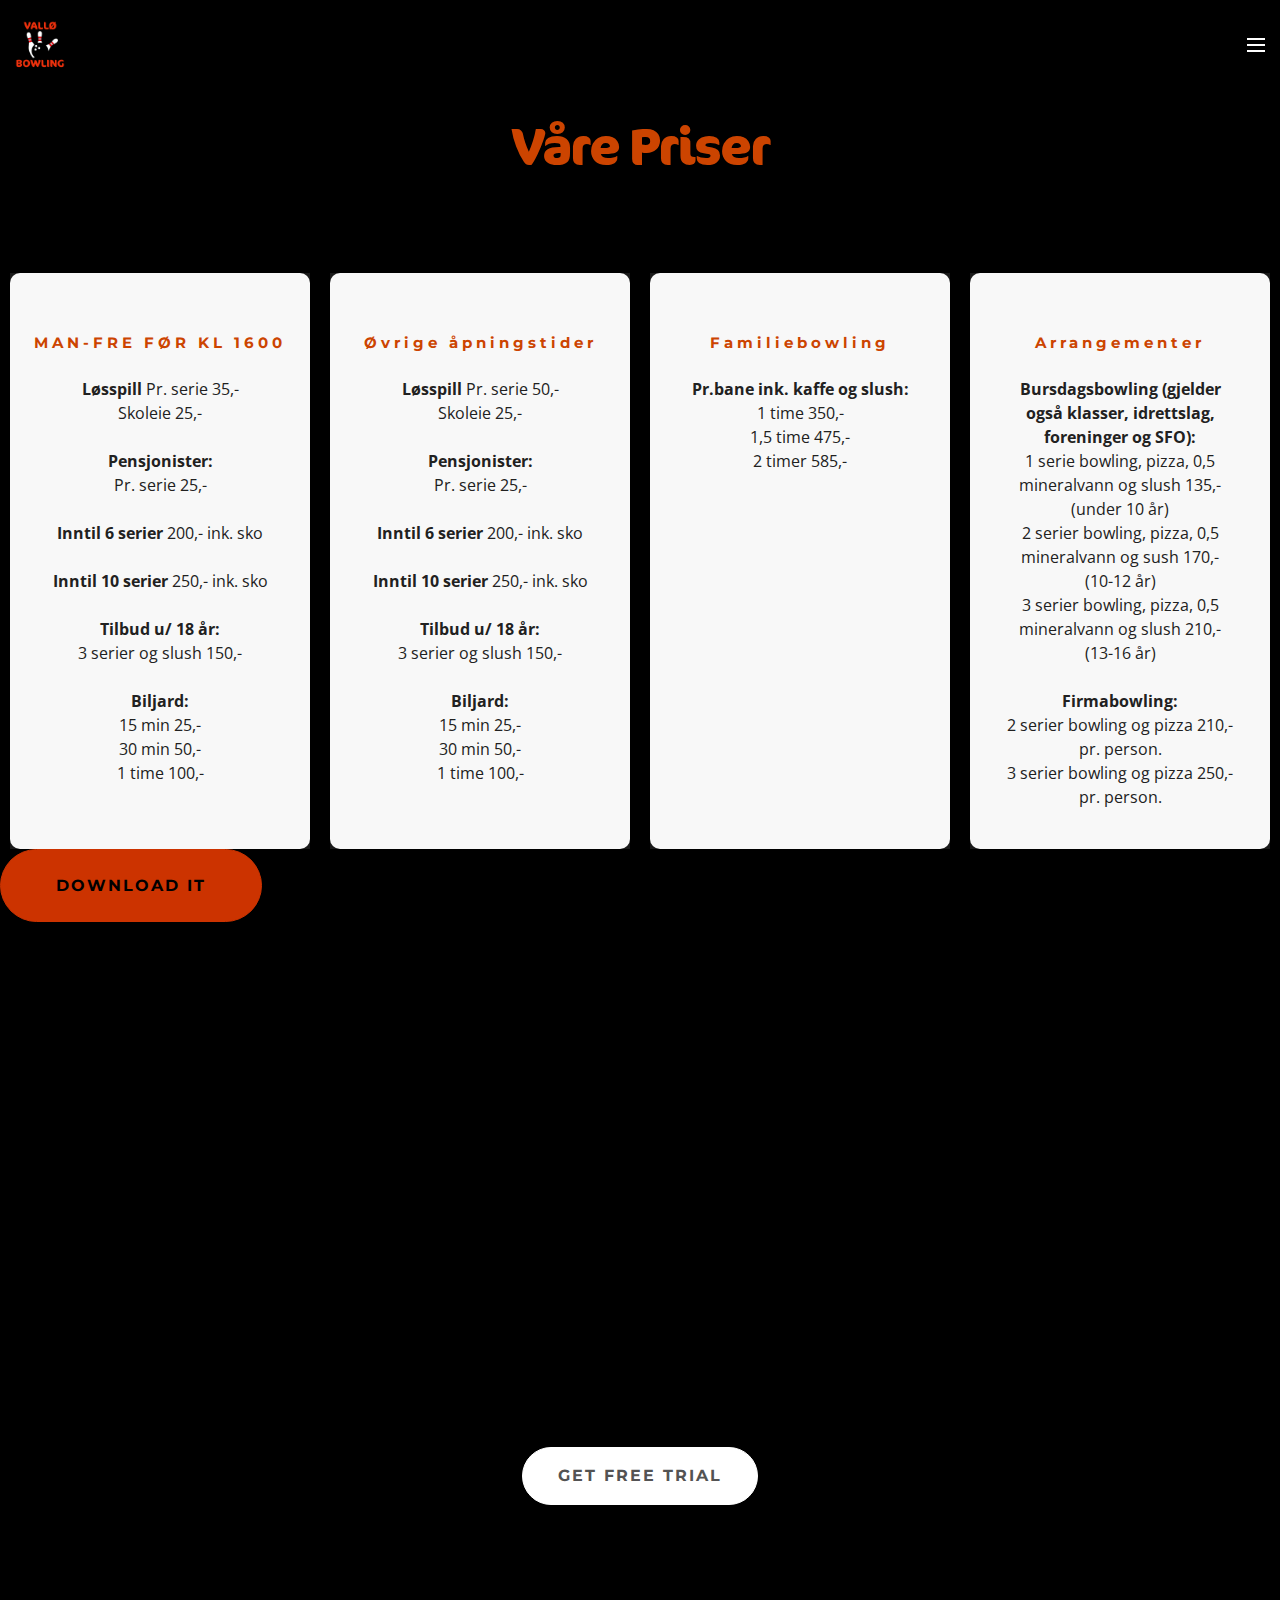
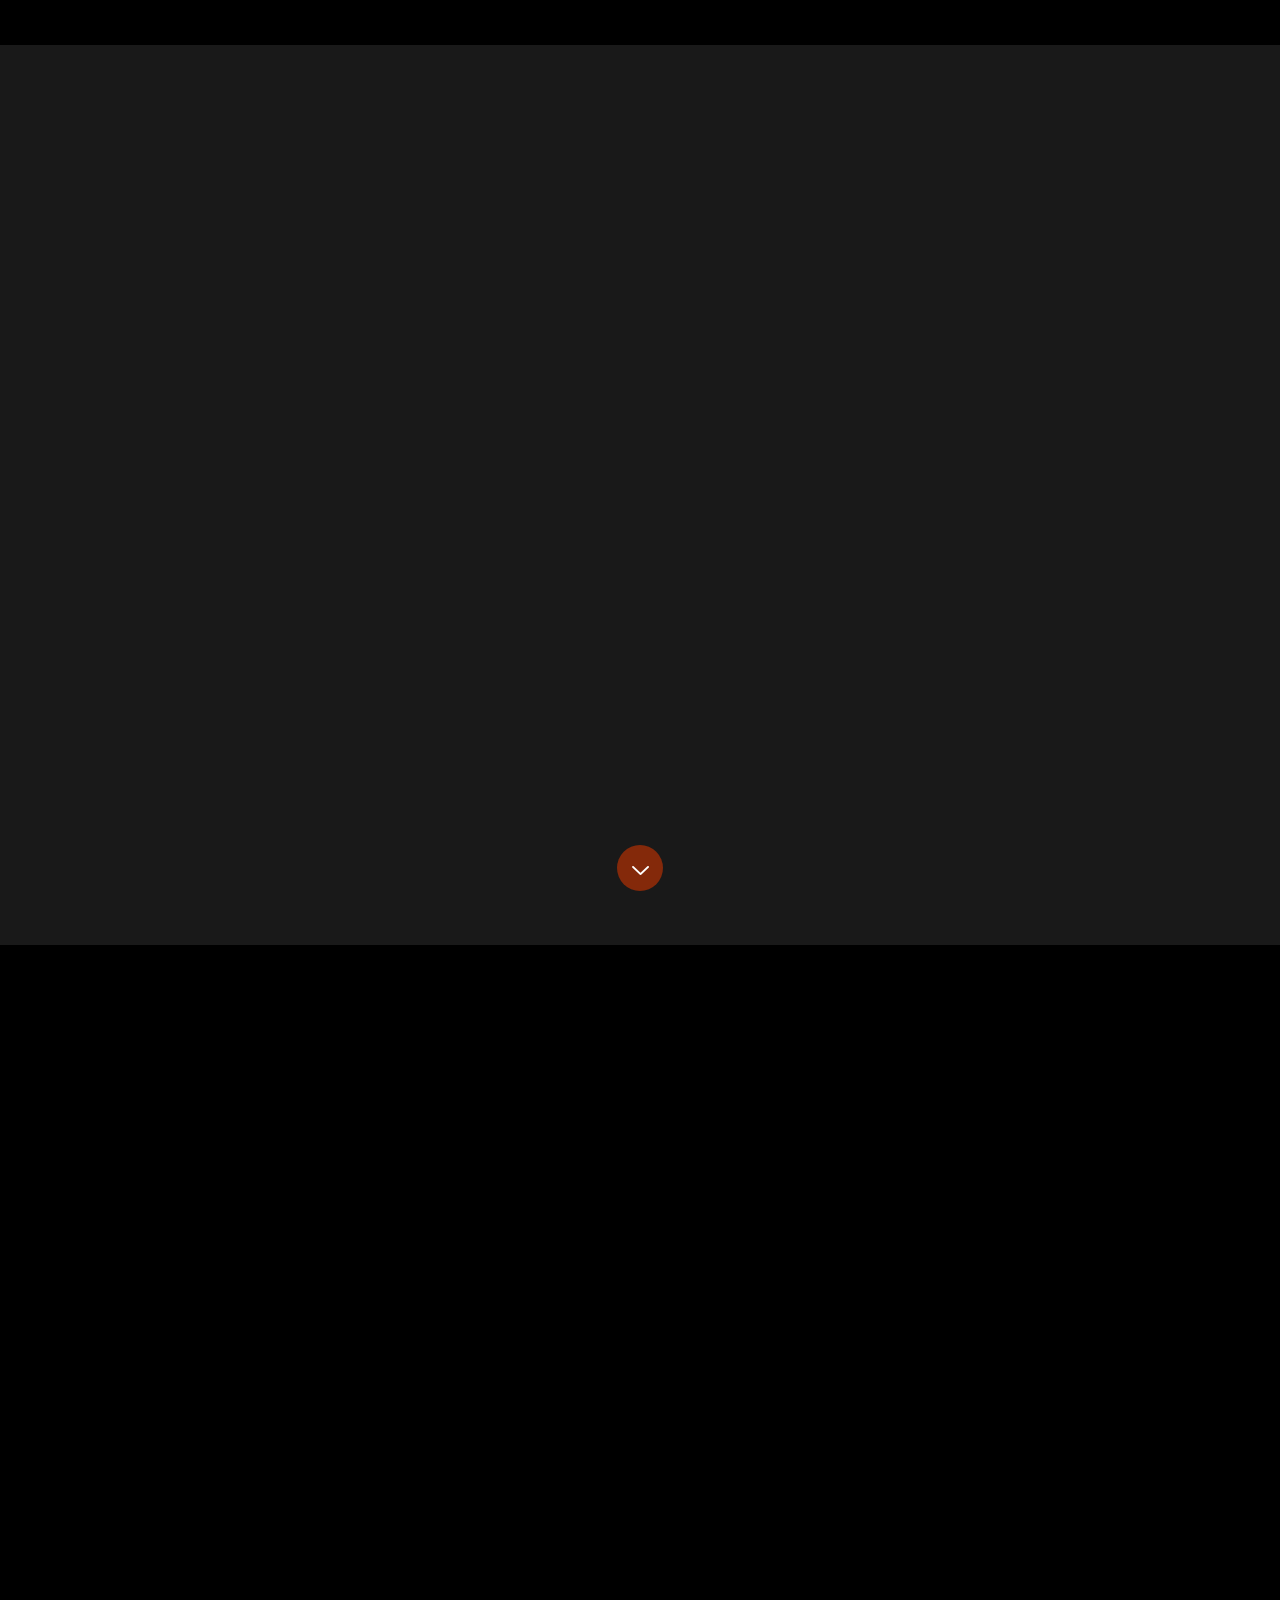
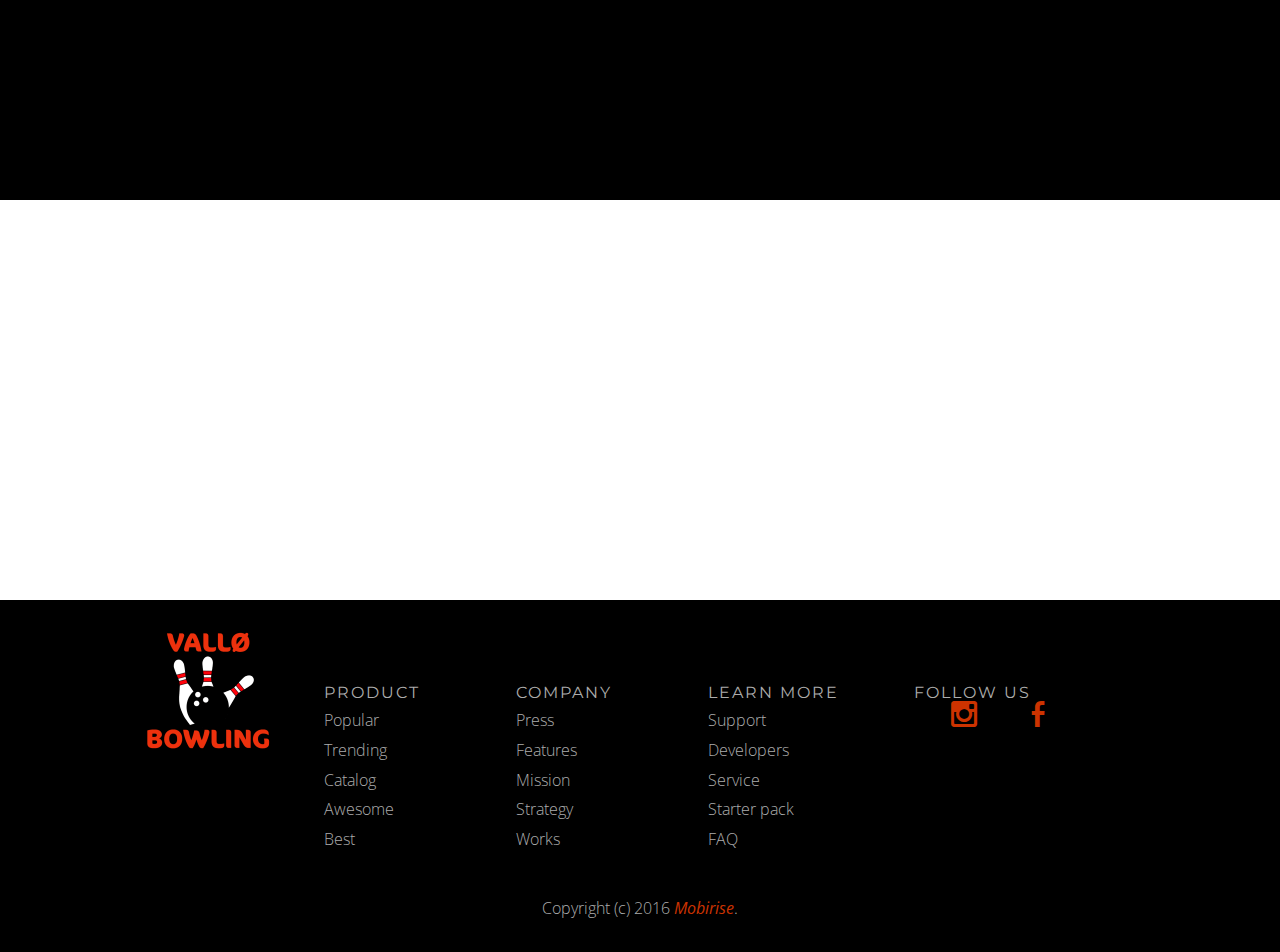
==== commit dff37368: "create github pages" ====
--- a/page1.html
+++ b/page1.html
@@ -30,7 +30,7 @@
   
 </head>
 <body>
-  <section class="menu1" id="menu-0" data-rv-view="24">
+  <section class="menu1" id="menu-0" data-rv-view="52">
 
     <nav class="navbar navbar-dropdown transparent navbar-fixed-top bg-color">
         <div class="container-fluid">
@@ -50,7 +50,7 @@
                         <span class="hamburger-icon"></span>
                     </button>
 
-                    <ul class="nav-dropdown collapse pull-xs-right nav navbar-nav navbar-toggleable-xl" id="exCollapsingNavbar"><li class="nav-item"><a class="nav-link link" href="index.html">FORSIDE</a></li><li class="nav-item"><a class="nav-link link" href="https://mobirise.com/">OM OSS</a></li><li class="nav-item dropdown open"><a class="nav-link link dropdown-toggle" data-toggle="dropdown-submenu" href="https://mobirise.com/" aria-expanded="true">PRISER/TILBUD</a><div class="dropdown-menu"><a class="dropdown-item" href="page1.html">Alle Priser</a><a class="dropdown-item" href="https://mobirise.com/">Burdagsbowling</a><a class="dropdown-item" href="https://mobirise.com/">Familieboling</a><a class="dropdown-item" href="https://mobirise.com/">Firmabowling</a><a class="dropdown-item" href="https://mobirise.com/">Pensjonistbowling</a><a class="dropdown-item" href="https://mobirise.com/">Biljard</a></div></li><li class="nav-item"><a class="nav-link link" href="https://mobirise.com/">JARLSBERG BOWLINGKLUBB</a></li><li class="nav-item"><a class="nav-link link" href="https://mobirise.com/"><span class="socicon socicon-instagram mbr-iconfont mbr-iconfont-btn"></span>INSTAGRAM</a></li><li class="nav-item"><a class="nav-link link" href="https://mobirise.com/"><span class="socicon socicon-facebook mbr-iconfont mbr-iconfont-btn"></span>FACEBOOK</a></li><li class="nav-item nav-btn"><a class="nav-link btn btn-white btn-white-outline" href="tel:91346911"><span class="mbri-mobile mbr-iconfont mbr-iconfont-btn"></span>913 46 911</a></li></ul>
+                    <ul class="nav-dropdown collapse pull-xs-right nav navbar-nav navbar-toggleable-xl" id="exCollapsingNavbar"><li class="nav-item"><a class="nav-link link" href="index.html">FORSIDE</a></li><li class="nav-item"><a class="nav-link link" href="https://mobirise.com/">OM OSS</a></li><li class="nav-item dropdown open"><a class="nav-link link dropdown-toggle" data-toggle="dropdown-submenu" href="https://mobirise.com/" aria-expanded="true">PRISER/TILBUD</a><div class="dropdown-menu"><a class="dropdown-item" href="page1.html">Alle Priser</a><a class="dropdown-item" href="page7.html">Burdagsbowling</a><a class="dropdown-item" href="https://mobirise.com/">Familieboling</a><a class="dropdown-item" href="https://mobirise.com/">Firmabowling</a><a class="dropdown-item" href="https://mobirise.com/">Pensjonistbowling</a><a class="dropdown-item" href="https://mobirise.com/">Biljard</a></div></li><li class="nav-item"><a class="nav-link link" href="https://mobirise.com/">JARLSBERG BOWLINGKLUBB</a></li><li class="nav-item"><a class="nav-link link" href="https://mobirise.com/"><span class="socicon socicon-instagram mbr-iconfont mbr-iconfont-btn"></span>INSTAGRAM</a></li><li class="nav-item"><a class="nav-link link" href="https://mobirise.com/"><span class="socicon socicon-facebook mbr-iconfont mbr-iconfont-btn"></span>FACEBOOK</a></li><li class="nav-item nav-btn"><a class="nav-link btn btn-white btn-white-outline" href="tel:91346911"><span class="mbri-mobile mbr-iconfont mbr-iconfont-btn"></span>913 46 911</a></li></ul>
                     <button hidden="" class="navbar-toggler navbar-close" type="button" data-toggle="collapse" data-target="#exCollapsingNavbar">
                         <span class="close-icon"></span>
                     </button>
@@ -63,7 +63,7 @@
 
 </section>
 
-<div id="pricing-table1-b" custom-code="true" data-rv-view="26" class="mbr-after-navbar"><section class="mbr-section mbr-price-table" data-rv-view="56" style="background-color: rgb(0, 0, 0); padding-top: 120px; padding-bottom: 120px;">
+<div id="pricing-table1-b" custom-code="true" data-rv-view="54" class="mbr-after-navbar"><section class="mbr-section mbr-price-table" data-rv-view="56" style="background-color: rgb(0, 0, 0); padding-top: 120px; padding-bottom: 120px;">
 
     
 
@@ -197,7 +197,7 @@
 
 </section></div>
 
-<section class="mbr-section mbr-section-hero features4" id="features4-f" data-rv-view="27" style="background-color: rgb(0, 0, 0); padding-top: 0px; padding-bottom: 0px;">
+<section class="mbr-section mbr-section-hero features4" id="features4-f" data-rv-view="55" style="background-color: rgb(0, 0, 0); padding-top: 0px; padding-bottom: 0px;">
 
     
 
@@ -261,7 +261,7 @@
 
 </section>
 
-<section class="mbr-section animated-bg1 tab-content" id="animated-bg1-g" data-rv-view="30" style="background-color: rgb(0, 0, 0); padding-top: 150px; padding-bottom: 100px;">
+<section class="mbr-section animated-bg1 tab-content" id="animated-bg1-g" data-rv-view="58" style="background-color: rgb(0, 0, 0); padding-top: 150px; padding-bottom: 100px;">
 
     
     <div class="bgText">
@@ -287,7 +287,7 @@
             </div> 
 </section>
 
-<div id="header3-e" custom-code="true" data-rv-view="33"><section class="mbr-section mbr-section-hero mbr-section-full header3 mbr-section-with-arrow" data-bg-video="https://www.youtube.com/watch?v=HnPYeBJ9JCc" data-rv-view="91">
+<div id="header3-e" custom-code="true" data-rv-view="61"><section class="mbr-section mbr-section-hero mbr-section-full header3 mbr-section-with-arrow" data-bg-video="https://www.youtube.com/watch?v=HnPYeBJ9JCc" data-rv-view="91">
 
     <div class="mbr-overlay" style="opacity: 0.9; background-color: rgb(0, 0, 0);"></div>
 
@@ -316,7 +316,7 @@
 
 </section></div>
 
-<div id="form1-c" custom-code="true" data-rv-view="34"><section class="mbr-section form1" data-rv-view="79" style="background-color: rgb(0, 0, 0); padding-top: 120px; padding-bottom: 120px;">
+<div id="form1-c" custom-code="true" data-rv-view="62"><section class="mbr-section form1" data-rv-view="79" style="background-color: rgb(0, 0, 0); padding-top: 120px; padding-bottom: 120px;">
     
 
     <div class="container-fluid">
@@ -384,11 +384,11 @@
 
 </section></div>
 
-<section class="mbr-section mbr-section-nopadding" id="map1-d" data-rv-view="35">
+<section class="mbr-section mbr-section-nopadding" id="map1-d" data-rv-view="63">
     <div class="mbr-map"><iframe frameborder="0" style="border:0" src="https://www.google.com/maps/embed/v1/place?key=AIzaSyA0Dx_boXQiwvdz8sJHoYeZNVTdoWONYkU&amp;q=place_id:ChIJyQbCKhS0RkYR_mjMyUk2--4" allowfullscreen=""></iframe></div>
 </section>
 
-<footer class="mbr-small-footer mbr-section mbr-section-nopadding footer1" id="footer1-a" data-rv-view="37" style="background-color: rgb(0, 0, 0); padding-top: 1.75rem; padding-bottom: 1.75rem;">
+<footer class="mbr-small-footer mbr-section mbr-section-nopadding footer1" id="footer1-a" data-rv-view="65" style="background-color: rgb(0, 0, 0); padding-top: 1.75rem; padding-bottom: 1.75rem;">
     
     <div class="container-fluid">
     	<div class="row">
--- a/assets/mobirise/css/mbr-additional.css
+++ b/assets/mobirise/css/mbr-additional.css
@@ -1,9 +1,13 @@
 @import url(https://fonts.googleapis.com/css?family=PT+Sans:400,700);
+@import url(https://fonts.googleapis.com/css?family=Oswald:400,300,700);
 @import url(https://fonts.googleapis.com/css?family=Montserrat:400,700);
 @import url(https://fonts.googleapis.com/css?family=Open+Sans:400,300,700);
 @import url(../../../null);
 @import url(../../../undefined);
 @import url(https://fonts.googleapis.com/css?family=Ubuntu:400,300,700);
+@import url(https://fonts.googleapis.com/css?family=Roboto+Condensed:400,300,700);
+@import url(https://fonts.googleapis.com/css?family=Slabo+27px);
+
 
 
 
@@ -72,7 +76,7 @@
   font-style: normal;
 }
 .bg-primary {
-  background-color: #f39c12 !important;
+  background-color: #cc3300 !important;
 }
 .bg-success {
   background-color: #2ecc71 !important;
@@ -87,8 +91,8 @@
   background-color: #e74c3c !important;
 }
 .btn-primary {
-  background-color: #f39c12;
-  border-color: #f39c12;
+  background-color: #cc3300;
+  border-color: #cc3300;
   color: #000000;
 }
 .btn-primary:hover,
@@ -97,14 +101,14 @@
 .btn-primary:active,
 .btn-primary.active {
   color: #ffffff;
-  background-color: #f5b043;
-  border-color: #f5b043;
+  background-color: #ff4000;
+  border-color: #ff4000;
 }
 .btn-primary.disabled,
 .btn-primary:disabled {
   color: #ffffff !important;
-  background-color: #f5b043 !important;
-  border-color: #f5b043 !important;
+  background-color: #ff4000 !important;
+  border-color: #ff4000 !important;
 }
 .btn-secondary {
   background-color: #9b59b6;
@@ -208,8 +212,8 @@
 }
 .btn-primary-outline {
   background: none;
-  border-color: #ef970c;
-  color: #ef970c;
+  border-color: #c23000;
+  color: #c23000;
 }
 .btn-primary-outline:hover,
 .btn-primary-outline:focus,
@@ -217,14 +221,14 @@
 .btn-primary-outline:active,
 .btn-primary-outline.active {
   color: #fff;
-  background-color: #f39c12;
-  border-color: #f39c12;
+  background-color: #cc3300;
+  border-color: #cc3300;
 }
 .btn-primary-outline.disabled,
 .btn-primary-outline:disabled {
   color: #000000 !important;
-  background-color: #f39c12 !important;
-  border-color: #f39c12 !important;
+  background-color: #cc3300 !important;
+  border-color: #cc3300 !important;
 }
 .btn-secondary-outline {
   background: none;
@@ -327,7 +331,7 @@
   border-color: #e74c3c !important;
 }
 .btn-primary.btn-text {
-  color: #f39c12;
+  color: #cc3300;
   background: none;
   border: none;
 }
@@ -336,7 +340,7 @@
 .btn-primary.btn-text.focus,
 .btn-primary.btn-text:active,
 .btn-primary.btn-text.active {
-  color: #f5b043;
+  color: #ff4000;
   background: none !important;
   border: none !important;
 }
@@ -439,7 +443,7 @@
   border: none !important;
 }
 .text-primary {
-  color: #f39c12 !important;
+  color: #cc3300 !important;
 }
 .text-success {
   color: #2ecc71 !important;
@@ -466,35 +470,35 @@
   background-color: #e74c3c;
 }
 .btn-social {
-  border-color: #f39c12;
+  border-color: #cc3300;
 }
 .btn-social:hover {
-  background: #f39c12;
+  background: #cc3300;
 }
 .mbr-company .list-group-item.active .list-group-text {
-  color: #f39c12;
+  color: #cc3300;
 }
 .mbr-footer p a,
 .mbr-footer ul a {
-  color: #f39c12;
+  color: #cc3300;
 }
 .mbr-footer-content li::before,
 .mbr-footer .mbr-contacts li::before {
-  background: #f39c12;
+  background: #cc3300;
 }
 .mbr-footer-content li a:hover,
 .mbr-footer .mbr-contacts li a:hover {
-  color: #f39c12;
+  color: #cc3300;
 }
 .lead a {
-  color: #f39c12;
+  color: #cc3300;
 }
 .lead a:hover {
-  color: #f5b043;
+  color: #ff4000;
 }
 .mbr-plan-header.bg-primary .mbr-plan-subtitle,
 .mbr-plan-header.bg-primary .mbr-plan-price-desc {
-  color: #fdedd4;
+  color: #ffb399;
 }
 .mbr-plan-header.bg-success .mbr-plan-subtitle,
 .mbr-plan-header.bg-success .mbr-plan-price-desc {
@@ -514,7 +518,7 @@
 }
 .mbr-small-footer a,
 .mbr-gallery-filter li:hover {
-  color: #f39c12;
+  color: #cc3300;
 }
 .scrollToTop_wraper {
   display: none;
@@ -522,10 +526,10 @@
 /*colorM*/
 /*nav-tabs*/
 .header5 .nav-tabs .nav-link:after {
-  background: #f39c12;
+  background: #cc3300;
 }
 .header9 .nav-tabs .nav-link.active:after {
-  background: #f39c12;
+  background: #cc3300;
   color: #222;
 }
 /*end-nav-tabs*/
@@ -538,17 +542,17 @@
 }
 .mbr-arrow a,
 .mbr-arrow-up a {
-  background: rgba(243, 156, 18, 0.6);
+  background: rgba(204, 51, 0, 0.6);
   color: #000;
 }
 .mbr-arrow a:hover,
 .mbr-arrow-up a:hover {
-  background: #f4a62a;
+  background: #e63900;
 }
 /*end mbr-arrow next and toTop*/
 /*features8*/
 .card .card-number {
-  background: #f39c12;
+  background: #cc3300;
 }
 /*features14*/
 .features13 .card .card-number,
@@ -557,74 +561,74 @@
 }
 /*features15*/
 .features15 .card-block:before {
-  border-color: rgba(243, 156, 18, 0.5);
+  border-color: rgba(204, 51, 0, 0.5);
 }
 /*features16*/
 .features16 .mbr-section-subtitle:before {
-  background: #f39c12;
+  background: #cc3300;
 }
 /*slider elements*/
 .mbr-slider .carousel-control:hover {
-  background: #f39c12;
+  background: #cc3300;
 }
 .mbr-slider .carousel-indicators .active {
-  background: #f39c12;
+  background: #cc3300;
 }
 /*gallery*/
 .mbr-gallery .modal .close {
-  border-color: #f39c12;
+  border-color: #cc3300;
 }
 .mbr-gallery .modal .close:hover {
-  background: #f39c12;
+  background: #cc3300;
 }
 .mbr-gallery-filter li.active {
-  border-color: #f39c12;
+  border-color: #cc3300;
   color: #000;
 }
 .mbr-gallery-filter li:hover {
-  background: #f5b043;
+  background: #ff4000;
   color: #000;
 }
 .mbr-gallery .mbr-gallery-item:hover > div::before {
-  background: rgba(243, 156, 18, 0.5);
+  background: rgba(204, 51, 0, 0.5);
 }
 .mbr-gallery .mbr-gallery-item:hover {
-  background: #f39c12;
+  background: #cc3300;
 }
 /*end gallery*/
 /*blockquote*/
 blockquote {
-  border-left: 3px solid #f39c12;
+  border-left: 3px solid #cc3300;
 }
 /*content4*/
 .content4 p {
-  border-top-color: #f39c12;
-  border-bottom-color: #f39c12;
+  border-top-color: #cc3300;
+  border-bottom-color: #cc3300;
 }
 /*image2, video2*/
 .image1 .mbr-figure-caption,
 .video1 .mbr-figure-caption,
 .image2 .mbr-figure-caption,
 .video2 .mbr-figure-caption {
-  background-color: #f39c12;
+  background-color: #cc3300;
 }
 /* progress bar */
 .progressbar .progress-primary[value]::-webkit-progress-value {
-  background-color: #f39c12;
+  background-color: #cc3300;
 }
 .progressbar .progress-primary[value]::-moz-progress-bar {
-  background-color: #f39c12;
+  background-color: #cc3300;
 }
 .progressbar .progress-primary[value]::-ms-fill {
-  background-color: #f39c12;
+  background-color: #cc3300;
 }
 @media screen and (min-width: 0\0) {
   .progressbar .progress-primary .progress-bar {
-    background-color: #f39c12;
+    background-color: #cc3300;
   }
 }
 .progressbar .progressbar-number {
-  background: #f5b043;
+  background: #ff4000;
 }
 /*countdown*/
 .countdown .period {
@@ -635,38 +639,38 @@
   font-family: 'cocon-bold-webfont';
 }
 .countdown1 .number-wrap {
-  border-color: #f39c12;
+  border-color: #cc3300;
 }
 .countdown2 .bottom1 {
-  background: #f5b043;
+  background: #ff4000;
 }
 .countdown2 .bottom2 {
-  background: #c87f0a;
+  background: #992600;
 }
 /*accordion*/
 .accordion .panel-heading {
-  background: #f5b043;
-  border-bottom: 1px solid #c87f0a;
+  background: #ff4000;
+  border-bottom: 1px solid #992600;
 }
 .accordion .panel-heading:hover {
-  background: #c87f0a;
+  background: #992600;
 }
 .accordion .accordion-group .panel:last-child:after {
-  background: #c87f0a;
+  background: #992600;
 }
 /* news */
 .news__card:hover {
-  background: #f39c12;
+  background: #cc3300;
 }
 /*footer*/
 .footer1 .footer-list a:hover {
-  color: #f39c12;
+  color: #cc3300;
 }
 .shop1 .shop-item-price {
   font-family: 'Montserrat', sans-serif;
 }
 .shop1 .mbr-gallery-item:hover .item_overlay {
-  background: #f39c12;
+  background: #cc3300;
   opacity: 0.2;
 }
 .team1 .title1,
@@ -703,7 +707,7 @@
 .person-info .subtitle2,
 .person-info .subtitle3,
 .person-info .subtitle4 {
-  color: #f39c12;
+  color: #cc3300;
 }
 .animated-bg1 .text {
   font-family: 'Open Sans', sans-serif;
@@ -748,11 +752,11 @@
 }
 #menu-0 .link:hover,
 #menu-0 .link:focus {
-  color: #f39c12;
+  color: #cc3300;
 }
 #menu-0 .dropdown-item:hover::before,
 #menu-0 .dropdown-item:focus::before {
-  background: #f39c12;
+  background: #cc3300;
 }
 #menu-0 .dropdown-item:hover,
 #menu-0 .dropdown-item:focus {
@@ -783,11 +787,11 @@
 }
 #menu-0 .bg-color.transparent.opened .link:hover,
 #menu-0 .bg-color.transparent.opened .link:focus {
-  color: #f39c12;
+  color: #cc3300;
 }
 #menu-0 .link[aria-expanded="true"],
 #menu-0 .dropdown-item[aria-expanded="true"] {
-  color: #f39c12!important;
+  color: #cc3300!important;
 }
 #header1-1 .lead {
   color: #93a3a7;
@@ -795,11 +799,14 @@
 }
 #header1-1 .mbr-section-title {
   text-align: left;
-  font-size: 72px;
+  font-size: 48px;
+  color: #cc3300;
 }
 #header1-1 .mbr-section-text {
   text-align: left;
   color: #dddddd;
+  font-family: 'Oswald', sans-serif;
+  font-size: 18px;
 }
 #features2-2 .mbr-section-title {
   font-weight: 700;
@@ -839,7 +846,7 @@
   margin-top: 0;
 }
 
-@primaryColor: #f39c12;
+@primaryColor: #cc3300;
 @buttonsColor: #000000;
 @secondaryColor: #9b59b6;
 @successColor: #2ecc71;
@@ -906,7 +913,7 @@
   color: @primaryColor;
 }
 .link[aria-expanded="true"], .dropdown-item[aria-expanded="true"] {
-  color: #f39c12!important;
+  color: #cc3300!important;
 }
 }
 
@@ -959,6 +966,8 @@
 }
 
 #form1-c {
+.form-control-label {
+}
 .mbr-section-subtitle {
   text-transform: uppercase;
 }
@@ -1008,11 +1017,11 @@
 }
 #menu-h .link:hover,
 #menu-h .link:focus {
-  color: #f39c12;
+  color: #cc3300;
 }
 #menu-h .dropdown-item:hover::before,
 #menu-h .dropdown-item:focus::before {
-  background: #f39c12;
+  background: #cc3300;
 }
 #menu-h .dropdown-item:hover,
 #menu-h .dropdown-item:focus {
@@ -1043,7 +1052,7 @@
 }
 #menu-h .bg-color.transparent.opened .link:hover,
 #menu-h .bg-color.transparent.opened .link:focus {
-  color: #f39c12;
+  color: #cc3300;
 }
 #menu-h .link[aria-expanded="true"],
 #menu-h .dropdown-item[aria-expanded="true"] {
@@ -1095,9 +1104,6 @@
   text-transform: uppercase;
   color: #bbbbbb;
 }
-#form1-p .form-control-label {
-  color: undefined;
-}
 #form1-p .mbr-section-title {
   color: #ffffff;
 }
@@ -1112,3 +1118,621 @@
   margin-bottom: 20px;
   margin-top: 0;
 }
+
+#menu-q .hide-buttons .nav-btn {
+  display: none !important;
+}
+#menu-q .navbar-caption {
+  color: #ffffff;
+}
+#menu-q .navbar-toggler {
+  color: #ffffff;
+}
+#menu-q .close-icon::before,
+#menu-q .close-icon::after {
+  background-color: #ffffff;
+}
+#menu-q .link,
+#menu-q .dropdown-item {
+  color: #ffffff;
+  font-family: 'PT Sans', sans-serif;
+}
+#menu-q .link {
+  font-size: 0.875rem;
+}
+#menu-q .dropdown-item,
+#menu-q .nav-dropdown-sm .link {
+  font-size: 0.948rem;
+}
+#menu-q .link:hover,
+#menu-q .link:focus {
+  color: #cc3300;
+}
+#menu-q .dropdown-item:hover::before,
+#menu-q .dropdown-item:focus::before {
+  background: #cc3300;
+}
+#menu-q .dropdown-item:hover,
+#menu-q .dropdown-item:focus {
+  color: #ffffff;
+}
+#menu-q .link[aria-expanded="true"],
+#menu-q .dropdown-menu {
+  background: #000000;
+}
+#menu-q .nav-dropdown-sm .link:focus,
+#menu-q .nav-dropdown-sm .link:hover,
+#menu-q .nav-dropdown-sm .dropdown-item:focus,
+#menu-q .nav-dropdown-sm .dropdown-item:hover {
+  background: #000000!important;
+}
+#menu-q .navbar,
+#menu-q .nav-dropdown-sm,
+#menu-q .nav-dropdown-sm .link[aria-expanded="true"],
+#menu-q .nav-dropdown-sm .dropdown-menu {
+  background: #000000;
+}
+#menu-q .bg-color.transparent .link {
+  color: #ffffff;
+  transition: none;
+}
+#menu-q .bg-color.transparent.opened .link {
+  transition: color 0.2s ease-in-out;
+}
+#menu-q .bg-color.transparent.opened .link:hover,
+#menu-q .bg-color.transparent.opened .link:focus {
+  color: #cc3300;
+}
+#menu-q .link[aria-expanded="true"],
+#menu-q .dropdown-item[aria-expanded="true"] {
+  color: #cc3300!important;
+}
+#header1-16 {
+  
+}
+#header1-16 .lead {
+  color: #93a3a7;
+  font-style: italic;
+}
+#header1-16 .lead {
+  color: #93a3a7;
+  font-style: italic;
+}
+#header1-16 .mbr-section-title {
+  text-align: left;
+  font-size: 48px;
+}
+#header1-16 .mbr-section-text {
+  text-align: left;
+  color: #dddddd;
+  font-family: 'Oswald', sans-serif;
+  font-size: 18px;
+}
+#footer1-r .mbr-section-subtitle,
+#footer1-r .mbr-section-text {
+  color: #fff;
+}
+#footer1-r .mbr-section-subtitle {
+  margin-bottom: 20px;
+  margin-top: 0;
+}
+
+#menu-s .hide-buttons .nav-btn {
+  display: none !important;
+}
+#menu-s .navbar-caption {
+  color: #ffffff;
+}
+#menu-s .navbar-toggler {
+  color: #ffffff;
+}
+#menu-s .close-icon::before,
+#menu-s .close-icon::after {
+  background-color: #ffffff;
+}
+#menu-s .link,
+#menu-s .dropdown-item {
+  color: #ffffff;
+  font-family: 'PT Sans', sans-serif;
+}
+#menu-s .link {
+  font-size: 0.875rem;
+}
+#menu-s .dropdown-item,
+#menu-s .nav-dropdown-sm .link {
+  font-size: 0.948rem;
+}
+#menu-s .link:hover,
+#menu-s .link:focus {
+  color: #cc3300;
+}
+#menu-s .dropdown-item:hover::before,
+#menu-s .dropdown-item:focus::before {
+  background: #cc3300;
+}
+#menu-s .dropdown-item:hover,
+#menu-s .dropdown-item:focus {
+  color: #ffffff;
+}
+#menu-s .link[aria-expanded="true"],
+#menu-s .dropdown-menu {
+  background: #000000;
+}
+#menu-s .nav-dropdown-sm .link:focus,
+#menu-s .nav-dropdown-sm .link:hover,
+#menu-s .nav-dropdown-sm .dropdown-item:focus,
+#menu-s .nav-dropdown-sm .dropdown-item:hover {
+  background: #000000!important;
+}
+#menu-s .navbar,
+#menu-s .nav-dropdown-sm,
+#menu-s .nav-dropdown-sm .link[aria-expanded="true"],
+#menu-s .nav-dropdown-sm .dropdown-menu {
+  background: #000000;
+}
+#menu-s .bg-color.transparent .link {
+  color: #ffffff;
+  transition: none;
+}
+#menu-s .bg-color.transparent.opened .link {
+  transition: color 0.2s ease-in-out;
+}
+#menu-s .bg-color.transparent.opened .link:hover,
+#menu-s .bg-color.transparent.opened .link:focus {
+  color: #cc3300;
+}
+#menu-s .link[aria-expanded="true"],
+#menu-s .dropdown-item[aria-expanded="true"] {
+  color: #cc3300!important;
+}
+#header1-t {
+  
+}
+#header1-t .lead {
+  color: #93a3a7;
+  font-style: italic;
+}
+#header1-t .mbr-section-title {
+  text-align: left;
+  font-size: 48px;
+}
+#header1-t .mbr-section-text {
+  text-align: left;
+  color: #dddddd;
+  font-family: 'Oswald', sans-serif;
+  font-size: 18px;
+}
+#features2-u .mbr-section-title {
+  font-weight: 700;
+}
+#features2-u .mbr-section-subtitle {
+  text-transform: uppercase;
+  letter-spacing: 2px;
+  color: #fff;
+}
+#features1-v .mbr-section-title {
+  font-weight: 700;
+}
+#features1-v .mbr-section-subtitle {
+  text-transform: uppercase;
+  letter-spacing: 2px;
+  color: #fff;
+}
+#form1-w .mbr-section-subtitle {
+  text-transform: uppercase;
+  color: #bbbbbb;
+}
+#form1-w .mbr-section-title {
+  color: #ffffff;
+}
+#form1-w .mbr-section-text {
+  color: #7f8c8d;
+}
+#footer1-y .mbr-section-subtitle,
+#footer1-y .mbr-section-text {
+  color: #fff;
+}
+#footer1-y .mbr-section-subtitle {
+  margin-bottom: 20px;
+  margin-top: 0;
+}
+
+#menu-z .hide-buttons .nav-btn {
+  display: none !important;
+}
+#menu-z .navbar-caption {
+  color: #ffffff;
+}
+#menu-z .navbar-toggler {
+  color: #ffffff;
+}
+#menu-z .close-icon::before,
+#menu-z .close-icon::after {
+  background-color: #ffffff;
+}
+#menu-z .link,
+#menu-z .dropdown-item {
+  color: #ffffff;
+  font-family: 'PT Sans', sans-serif;
+}
+#menu-z .link {
+  font-size: 0.875rem;
+}
+#menu-z .dropdown-item,
+#menu-z .nav-dropdown-sm .link {
+  font-size: 0.948rem;
+}
+#menu-z .link:hover,
+#menu-z .link:focus {
+  color: #cc3300;
+}
+#menu-z .dropdown-item:hover::before,
+#menu-z .dropdown-item:focus::before {
+  background: #cc3300;
+}
+#menu-z .dropdown-item:hover,
+#menu-z .dropdown-item:focus {
+  color: #ffffff;
+}
+#menu-z .link[aria-expanded="true"],
+#menu-z .dropdown-menu {
+  background: #000000;
+}
+#menu-z .nav-dropdown-sm .link:focus,
+#menu-z .nav-dropdown-sm .link:hover,
+#menu-z .nav-dropdown-sm .dropdown-item:focus,
+#menu-z .nav-dropdown-sm .dropdown-item:hover {
+  background: #000000!important;
+}
+#menu-z .navbar,
+#menu-z .nav-dropdown-sm,
+#menu-z .nav-dropdown-sm .link[aria-expanded="true"],
+#menu-z .nav-dropdown-sm .dropdown-menu {
+  background: #000000;
+}
+#menu-z .bg-color.transparent .link {
+  color: #ffffff;
+  transition: none;
+}
+#menu-z .bg-color.transparent.opened .link {
+  transition: color 0.2s ease-in-out;
+}
+#menu-z .bg-color.transparent.opened .link:hover,
+#menu-z .bg-color.transparent.opened .link:focus {
+  color: #cc3300;
+}
+#menu-z .link[aria-expanded="true"],
+#menu-z .dropdown-item[aria-expanded="true"] {
+  color: #cc3300!important;
+}
+#header1-10 {
+  
+}
+#header1-10 .lead {
+  color: #93a3a7;
+  font-style: italic;
+}
+#header1-10 .mbr-section-title {
+  text-align: left;
+  font-size: 48px;
+}
+#header1-10 .mbr-section-text {
+  text-align: left;
+  color: #dddddd;
+  font-family: 'Oswald', sans-serif;
+  font-size: 18px;
+}
+#features2-11 .mbr-section-title {
+  font-weight: 700;
+}
+#features2-11 .mbr-section-subtitle {
+  text-transform: uppercase;
+  letter-spacing: 2px;
+  color: #fff;
+}
+#features1-12 .mbr-section-title {
+  font-weight: 700;
+}
+#features1-12 .mbr-section-subtitle {
+  text-transform: uppercase;
+  letter-spacing: 2px;
+  color: #fff;
+}
+#form1-13 .mbr-section-subtitle {
+  text-transform: uppercase;
+  color: #bbbbbb;
+}
+#form1-13 .mbr-section-title {
+  color: #ffffff;
+}
+#form1-13 .mbr-section-text {
+  color: #7f8c8d;
+}
+#footer1-15 .mbr-section-subtitle,
+#footer1-15 .mbr-section-text {
+  color: #fff;
+}
+#footer1-15 .mbr-section-subtitle {
+  margin-bottom: 20px;
+  margin-top: 0;
+}
+
+
+#menu-17 .hide-buttons .nav-btn {
+  display: none !important;
+}
+#menu-17 .navbar-caption {
+  color: #ffffff;
+}
+#menu-17 .navbar-toggler {
+  color: #ffffff;
+}
+#menu-17 .close-icon::before,
+#menu-17 .close-icon::after {
+  background-color: #ffffff;
+}
+#menu-17 .link,
+#menu-17 .dropdown-item {
+  color: #ffffff;
+  font-family: 'PT Sans', sans-serif;
+}
+#menu-17 .link {
+  font-size: 0.875rem;
+}
+#menu-17 .dropdown-item,
+#menu-17 .nav-dropdown-sm .link {
+  font-size: 0.948rem;
+}
+#menu-17 .link:hover,
+#menu-17 .link:focus {
+  color: #cc3300;
+}
+#menu-17 .dropdown-item:hover::before,
+#menu-17 .dropdown-item:focus::before {
+  background: #cc3300;
+}
+#menu-17 .dropdown-item:hover,
+#menu-17 .dropdown-item:focus {
+  color: #ffffff;
+}
+#menu-17 .link[aria-expanded="true"],
+#menu-17 .dropdown-menu {
+  background: #000000;
+}
+#menu-17 .nav-dropdown-sm .link:focus,
+#menu-17 .nav-dropdown-sm .link:hover,
+#menu-17 .nav-dropdown-sm .dropdown-item:focus,
+#menu-17 .nav-dropdown-sm .dropdown-item:hover {
+  background: #000000!important;
+}
+#menu-17 .navbar,
+#menu-17 .nav-dropdown-sm,
+#menu-17 .nav-dropdown-sm .link[aria-expanded="true"],
+#menu-17 .nav-dropdown-sm .dropdown-menu {
+  background: #000000;
+}
+#menu-17 .bg-color.transparent .link {
+  color: #ffffff;
+  transition: none;
+}
+#menu-17 .bg-color.transparent.opened .link {
+  transition: color 0.2s ease-in-out;
+}
+#menu-17 .bg-color.transparent.opened .link:hover,
+#menu-17 .bg-color.transparent.opened .link:focus {
+  color: #cc3300;
+}
+#menu-17 .link[aria-expanded="true"],
+#menu-17 .dropdown-item[aria-expanded="true"] {
+  color: #cc3300!important;
+}
+#header1-18 .lead {
+  color: #93a3a7;
+  font-style: italic;
+}
+#header1-18 .mbr-section-title {
+  text-align: left;
+  font-size: 36px;
+}
+#header1-18 .mbr-section-text {
+  text-align: left;
+  color: #dddddd;
+  font-family: 'Oswald', sans-serif;
+  font-size: 18px;
+}
+#features2-19 .mbr-section-title {
+  font-weight: 700;
+}
+#features2-19 .mbr-section-subtitle {
+  text-transform: uppercase;
+  letter-spacing: 2px;
+  color: #fff;
+}
+#features1-1a .mbr-section-title {
+  font-weight: 700;
+}
+#features1-1a .mbr-section-subtitle {
+  text-transform: uppercase;
+  letter-spacing: 2px;
+  color: #fff;
+}
+#form1-1b .mbr-section-subtitle {
+  text-transform: uppercase;
+  color: #bbbbbb;
+}
+#form1-1b .mbr-section-title {
+  color: #ffffff;
+}
+#form1-1b .mbr-section-text {
+  color: #7f8c8d;
+}
+#footer1-1d .mbr-section-subtitle,
+#footer1-1d .mbr-section-text {
+  color: #fff;
+}
+#footer1-1d .mbr-section-subtitle {
+  margin-bottom: 20px;
+  margin-top: 0;
+}
+
+
+
+
+#menu-1e .hide-buttons .nav-btn {
+  display: none !important;
+}
+#menu-1e .navbar-caption {
+  color: #ffffff;
+}
+#menu-1e .navbar-toggler {
+  color: #ffffff;
+}
+#menu-1e .close-icon::before,
+#menu-1e .close-icon::after {
+  background-color: #ffffff;
+}
+#menu-1e .link,
+#menu-1e .dropdown-item {
+  color: #ffffff;
+  font-family: 'PT Sans', sans-serif;
+}
+#menu-1e .link {
+  font-size: 0.875rem;
+}
+#menu-1e .dropdown-item,
+#menu-1e .nav-dropdown-sm .link {
+  font-size: 0.948rem;
+}
+#menu-1e .link:hover,
+#menu-1e .link:focus {
+  color: #cc3300;
+}
+#menu-1e .dropdown-item:hover::before,
+#menu-1e .dropdown-item:focus::before {
+  background: #cc3300;
+}
+#menu-1e .dropdown-item:hover,
+#menu-1e .dropdown-item:focus {
+  color: #ffffff;
+}
+#menu-1e .link[aria-expanded="true"],
+#menu-1e .dropdown-menu {
+  background: #000000;
+}
+#menu-1e .nav-dropdown-sm .link:focus,
+#menu-1e .nav-dropdown-sm .link:hover,
+#menu-1e .nav-dropdown-sm .dropdown-item:focus,
+#menu-1e .nav-dropdown-sm .dropdown-item:hover {
+  background: #000000!important;
+}
+#menu-1e .navbar,
+#menu-1e .nav-dropdown-sm,
+#menu-1e .nav-dropdown-sm .link[aria-expanded="true"],
+#menu-1e .nav-dropdown-sm .dropdown-menu {
+  background: #000000;
+}
+#menu-1e .bg-color.transparent .link {
+  color: #ffffff;
+  transition: none;
+}
+#menu-1e .bg-color.transparent.opened .link {
+  transition: color 0.2s ease-in-out;
+}
+#menu-1e .bg-color.transparent.opened .link:hover,
+#menu-1e .bg-color.transparent.opened .link:focus {
+  color: #cc3300;
+}
+#menu-1e .link[aria-expanded="true"],
+#menu-1e .dropdown-item[aria-expanded="true"] {
+  color: #cc3300!important;
+}
+#header1-1f {
+  
+}
+#header1-1f .lead {
+  color: #93a3a7;
+  font-style: italic;
+}
+#header1-1f .mbr-section-title {
+  padding-top: 80px;
+  padding-bottom: 0px;
+  text-align: left;
+  font-size: 48px;
+  color: #cc3300;
+}
+#header1-1f .mbr-section-text {
+  text-align: left;
+  color: #dddddd;
+  font-family: 'Oswald', sans-serif;
+  font-size: 18px;
+}
+#header1-1f .mbr-section-btn {
+  padding-top: -10px;
+}
+#header7-1l .mbr-section-subtitle {
+  text-transform: uppercase;
+  color: #9fa3a7;
+}
+#header7-1l .mbr-section-text {
+  color: #9fa3a7;
+}
+#header7-1l .mbr-section-title {
+  color: #242424;
+  font-weight: bold;
+}
+#header3-1m .display-1 {
+  font-weight: 700;
+}
+#header3-1m .lead {
+  color: #fff;
+  text-transform: uppercase;
+  margin-bottom: 0;
+}
+#header3-1m .mbr-section-subtitle {
+  font-family: 'cocon-bold-webfont';
+  font-size: 60px;
+}
+#header3-1m .mbr-section-title {
+  font-family: 'Roboto Condensed', sans-serif;
+  font-size: 18px;
+}
+#header3-1m .mbr-section-title DIV {
+  font-family: 'Slabo 27px', serif;
+}
+#features2-1g .mbr-section-title {
+  font-weight: 700;
+}
+#features2-1g .mbr-section-subtitle {
+  text-transform: uppercase;
+  letter-spacing: 2px;
+  color: #fff;
+}
+#features1-1h .mbr-section-title {
+  font-weight: 700;
+}
+#features1-1h .mbr-section-subtitle {
+  text-transform: uppercase;
+  letter-spacing: 2px;
+  color: #fff;
+}
+#form1-1i .mbr-section-subtitle {
+  text-transform: uppercase;
+  color: #bbbbbb;
+}
+#form1-1i .form-control-label {
+  color: undefined;
+}
+#form1-1i .mbr-section-title {
+  color: #ffffff;
+}
+#form1-1i .mbr-section-text {
+  color: #7f8c8d;
+}
+#footer1-1k .mbr-section-subtitle,
+#footer1-1k .mbr-section-text {
+  color: #fff;
+}
+#footer1-1k .mbr-section-subtitle {
+  margin-bottom: 20px;
+  margin-top: 0;
+}
